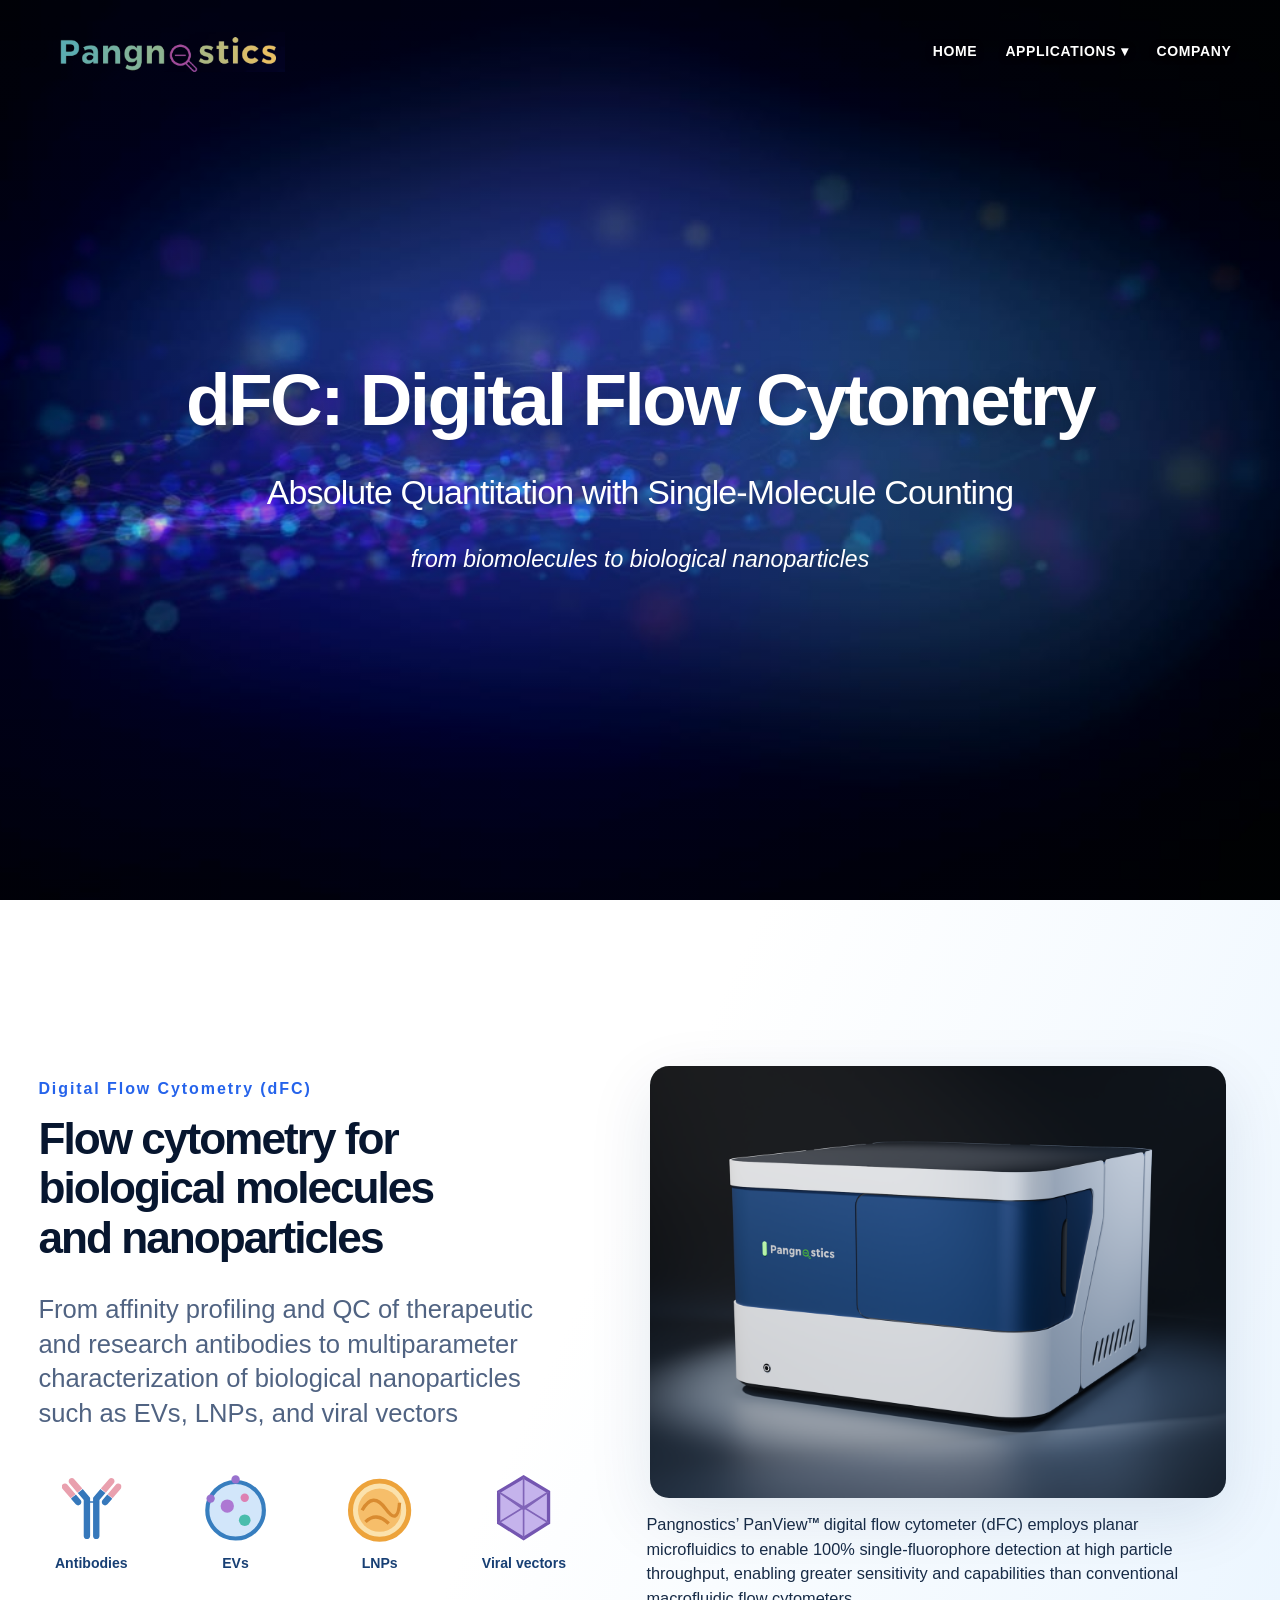
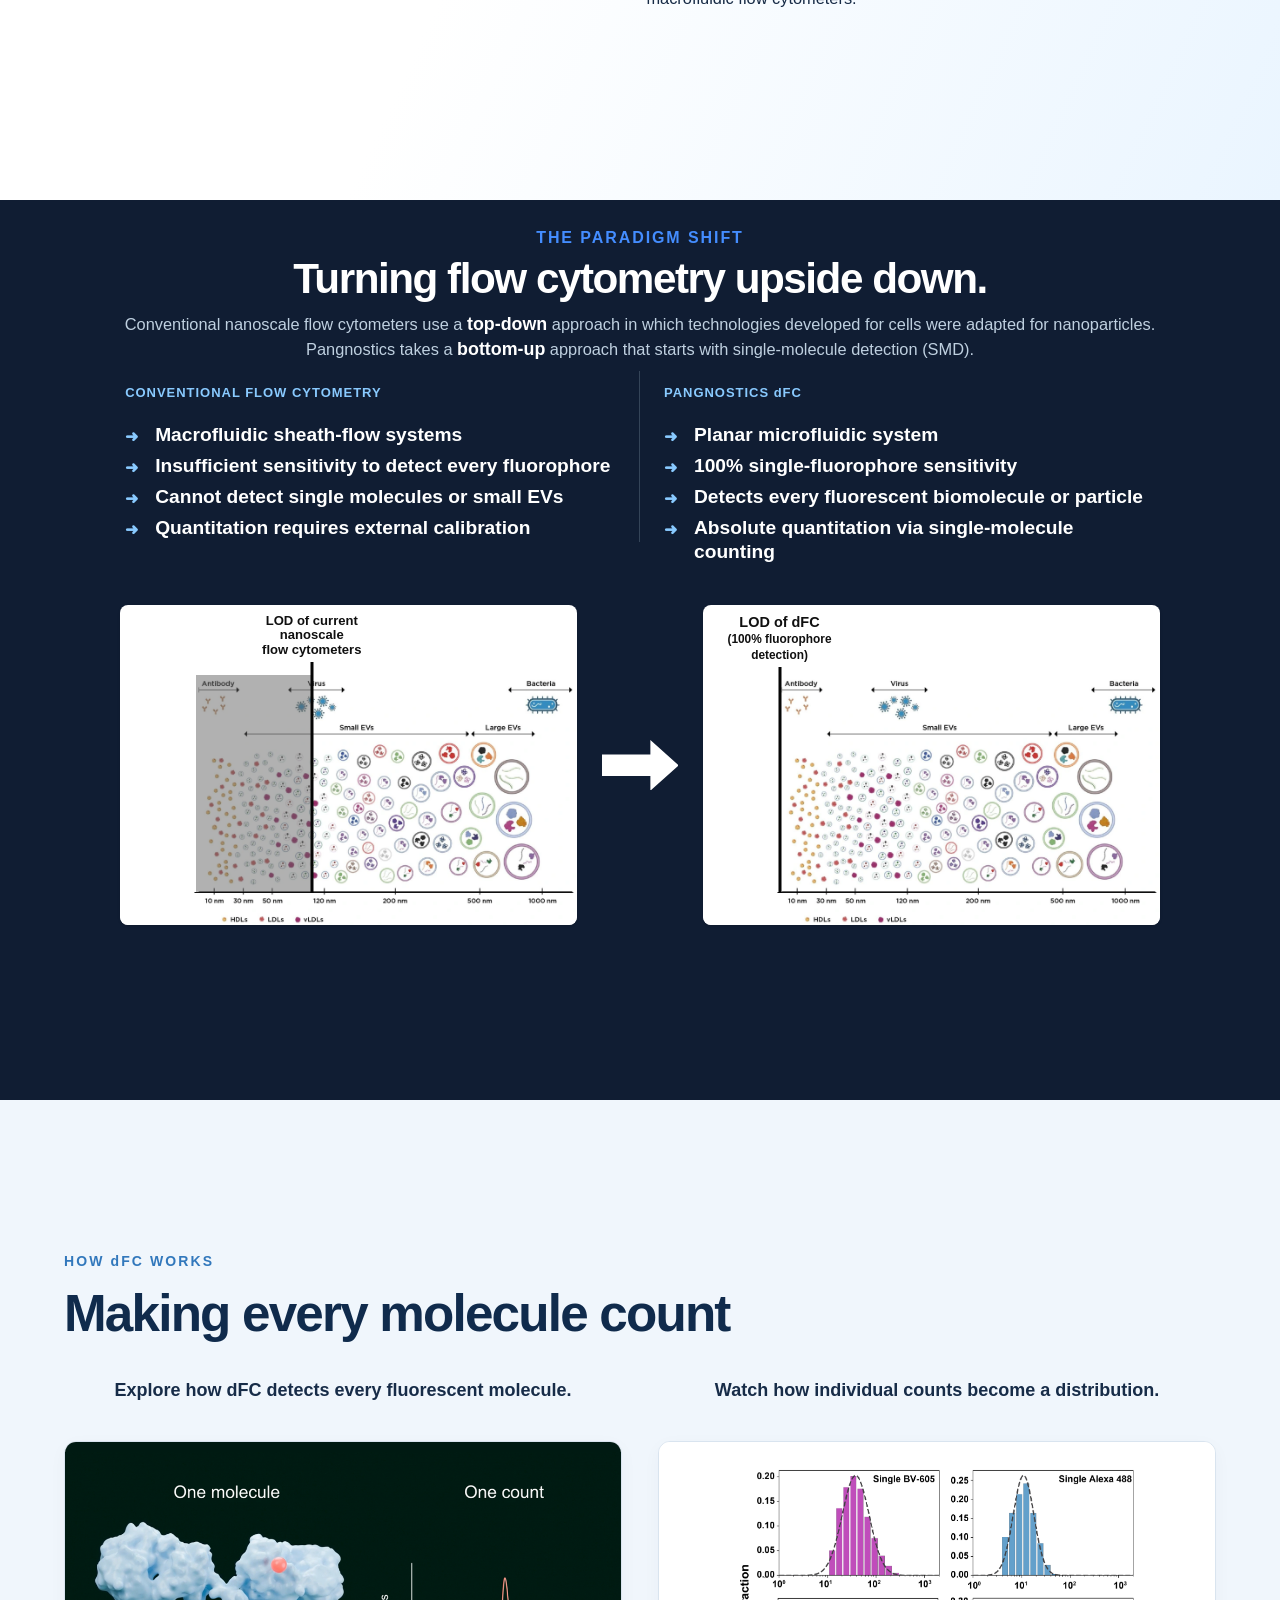
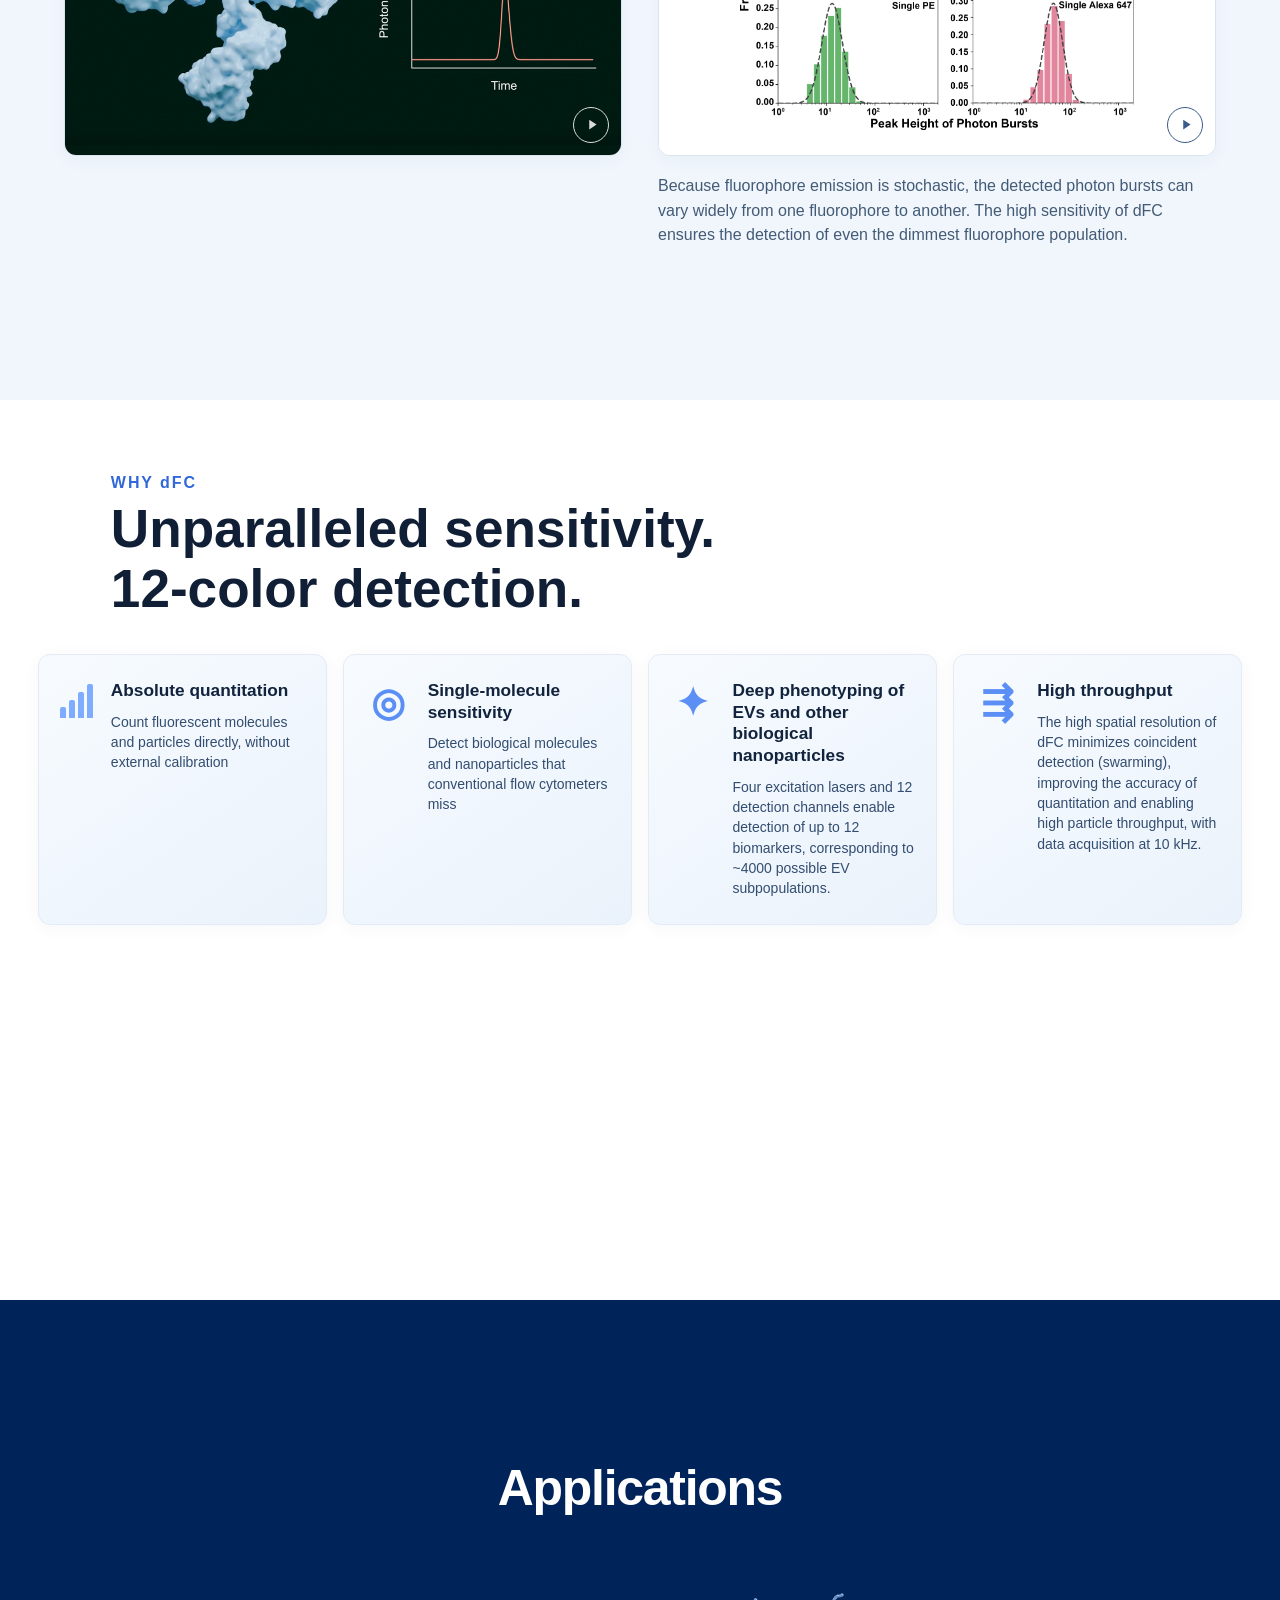
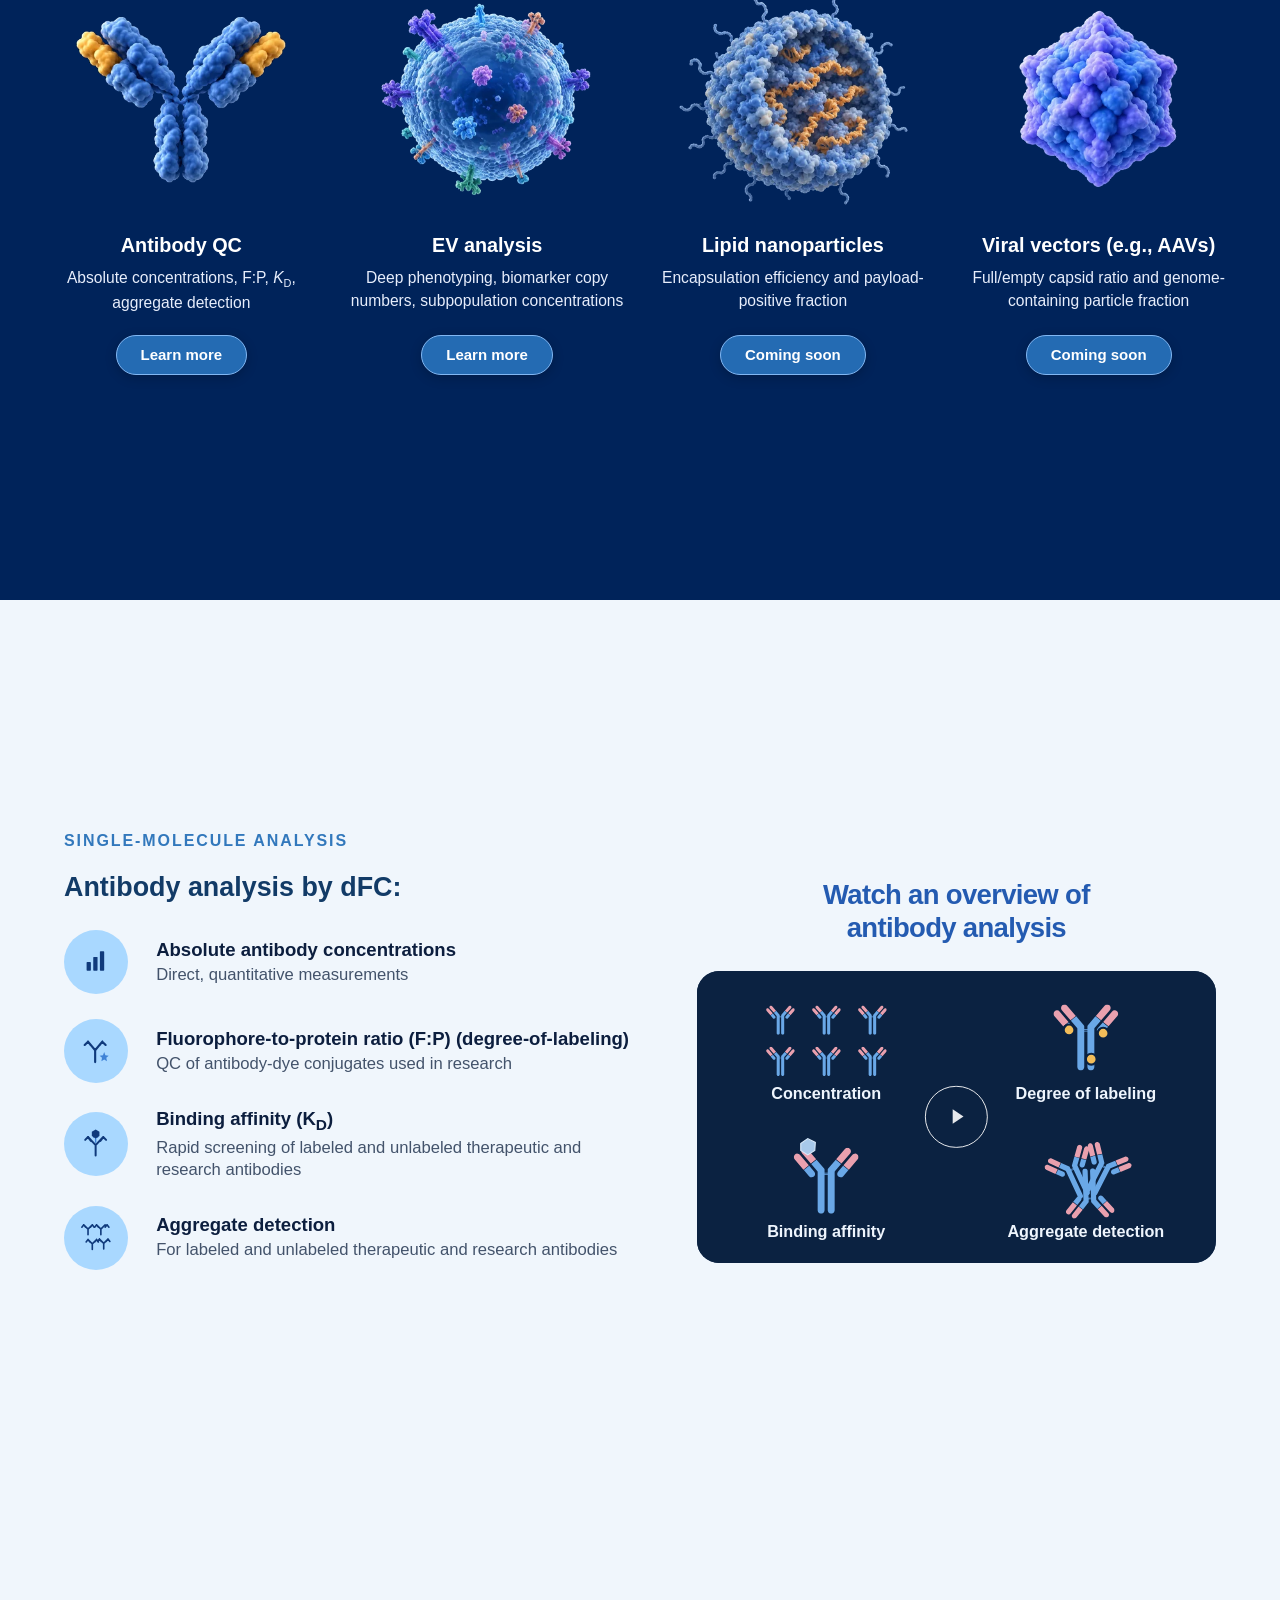
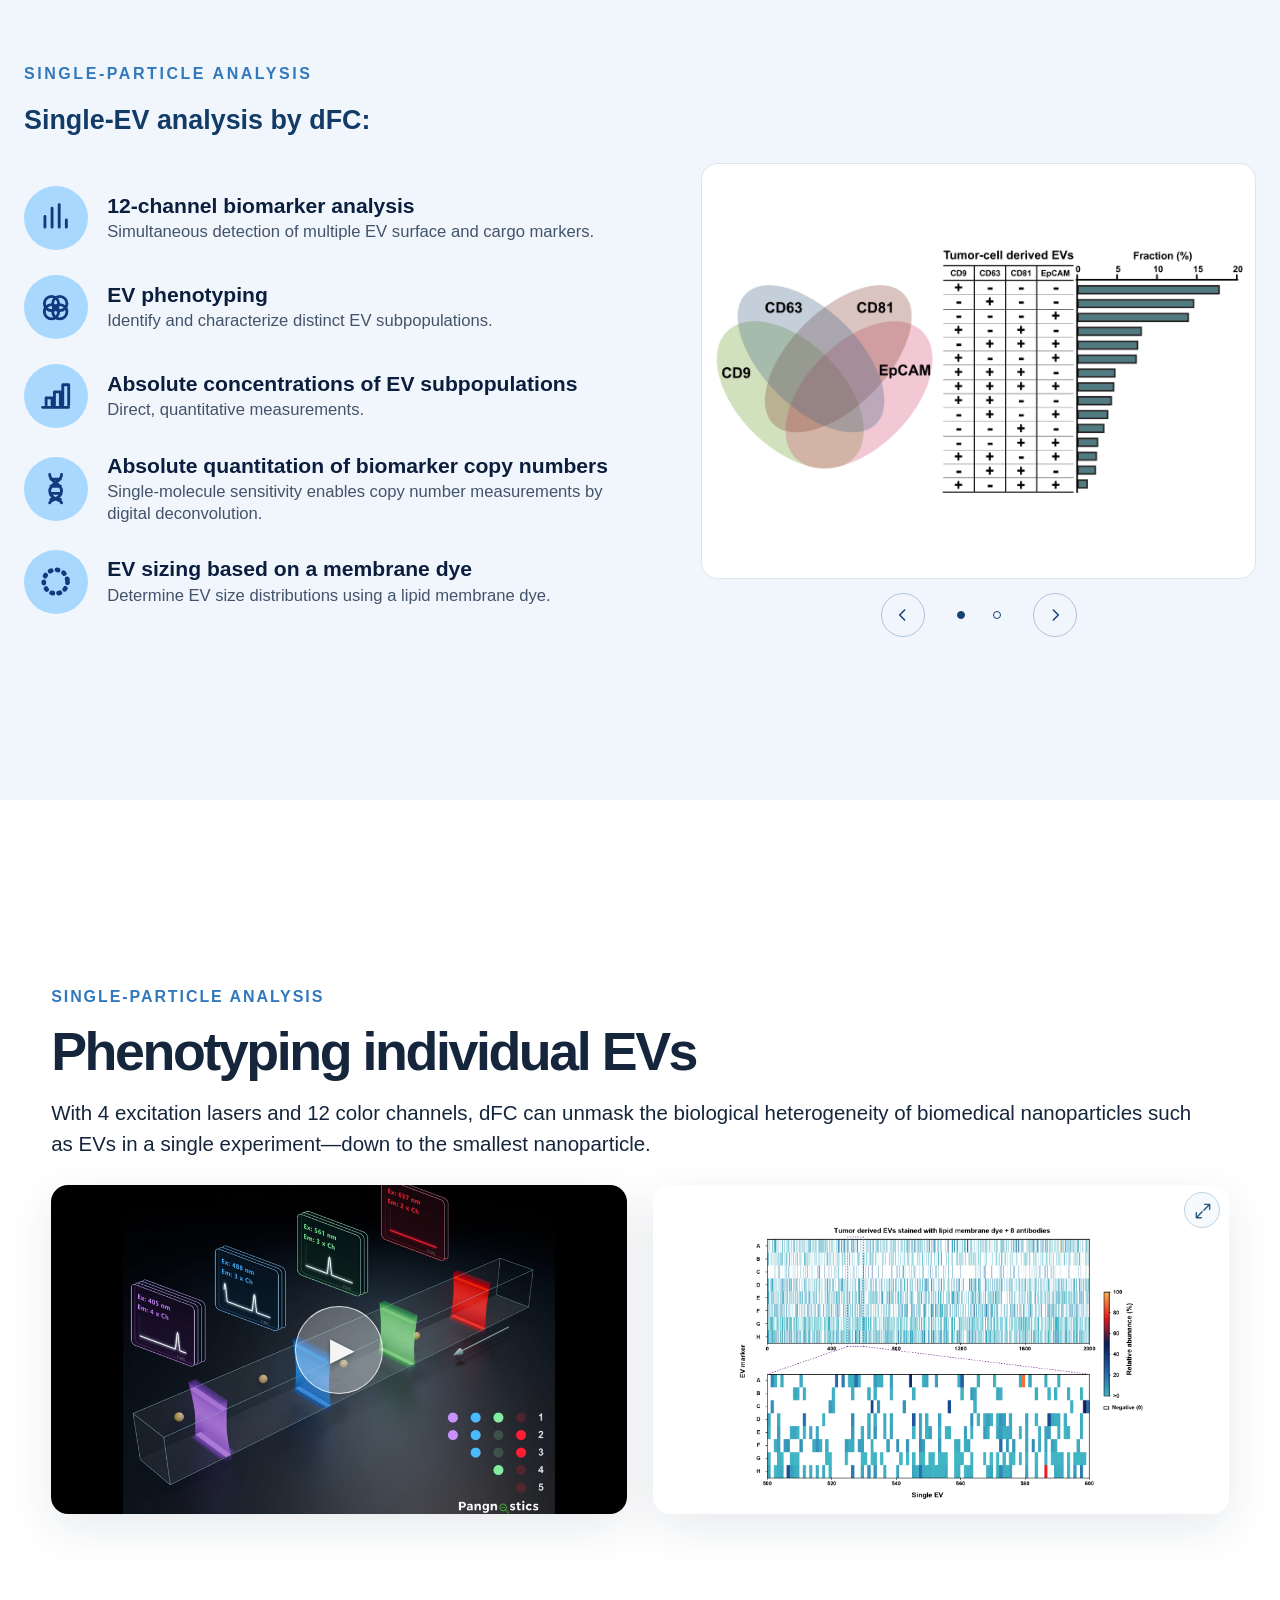
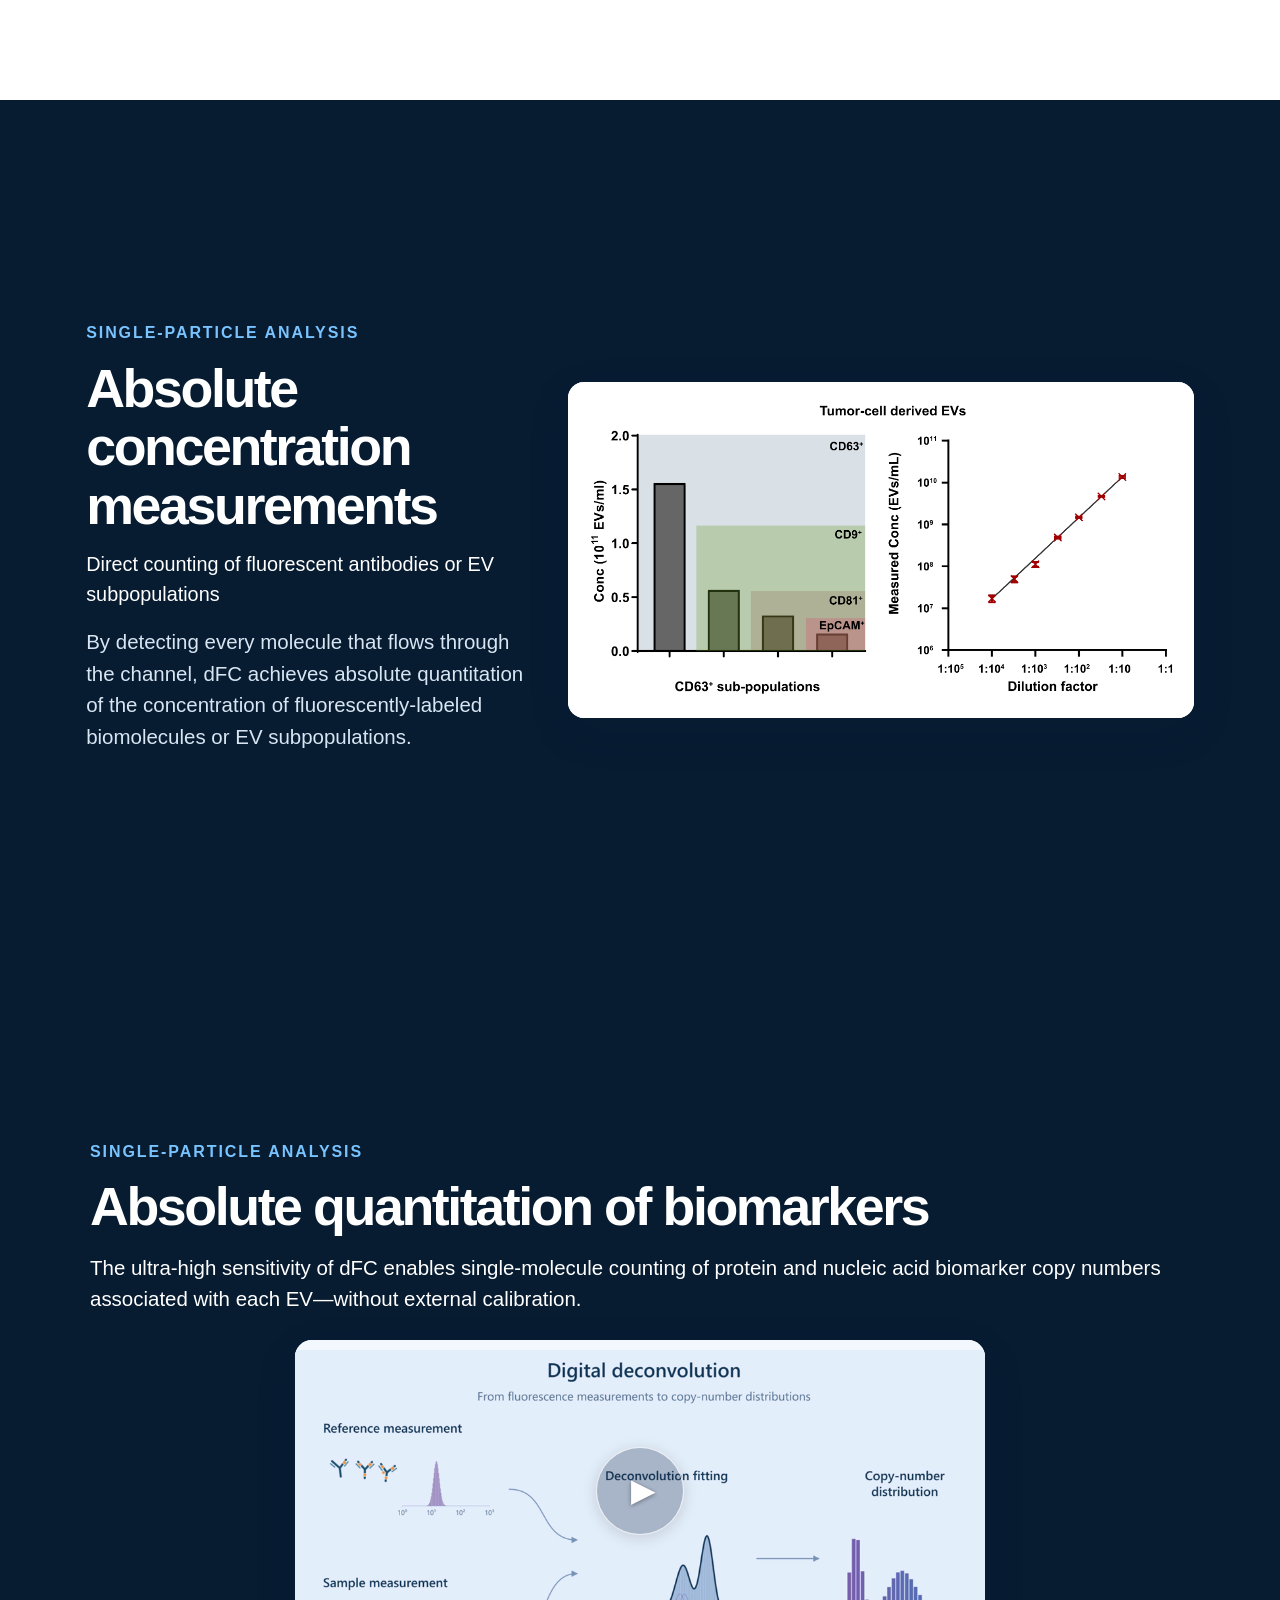
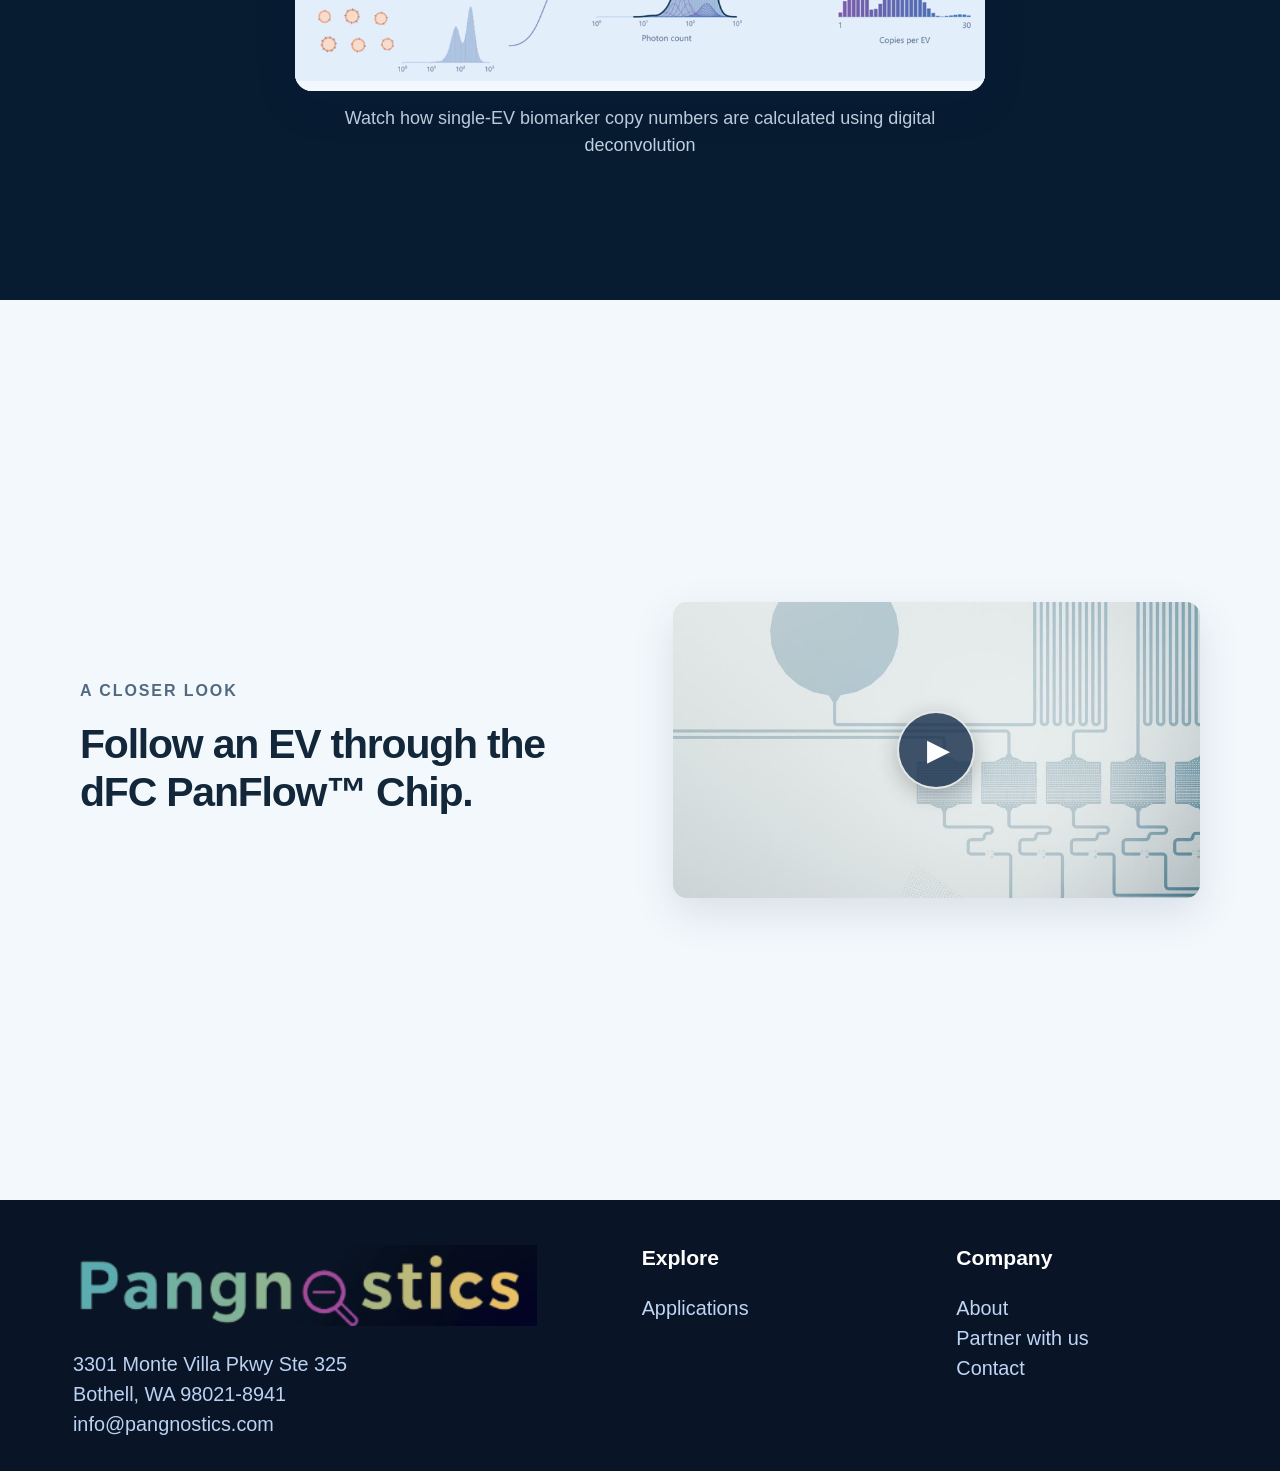
==== index.html @ 98f46ed5 "Initial Pangnostics website" ====
<!doctype html>
<html lang="en">
<head>
<meta charset="utf-8">
<meta name="viewport" content="width=device-width,initial-scale=1">
<title>Pangnostics | Digital Flow Cytometry</title>
<meta content="Pangnostics digital flow cytometry combines single-molecule fluorescence sensitivity with multiparameter analysis and quantitative characterization of extracellular vesicles." name="description"/>
<link rel="stylesheet" href="assets/css/site.css">
<link rel="stylesheet" href="assets/css/package.css">
<link rel="stylesheet" href="assets/css/home-hero.css">
<link rel="stylesheet" href="assets/css/how-dfc.css">
<link rel="stylesheet" href="assets/css/refinements.css">
<link rel="stylesheet" href="assets/css/applications.css">
<link rel="stylesheet" href="assets/css/antibody-preview.css">
<link rel="stylesheet" href="assets/css/ev-gallery.css">
<script src="assets/js/navigation.js" defer></script>
<script src="assets/js/page.js" defer></script>
<script src="assets/js/home-hero.js" defer></script>
<script src="assets/js/videos.js" defer></script>
<script src="assets/js/video-player.js" defer></script>
<script src="assets/js/ev-gallery-images.js" defer></script>
<script src="assets/js/ev-gallery.js" defer></script>
<link rel="stylesheet" href="assets/css/ev-heatmap.css">
<script src="assets/js/ev-heatmap.js" defer></script>
<link rel="stylesheet" href="assets/css/concentration-figure.css">
<link rel="stylesheet" href="assets/css/closer-look.css">
<link rel="stylesheet" href="assets/css/ev-page-consistency.css">
<link rel="stylesheet" href="assets/css/review-fixes.css">
<script src="assets/js/analytics-config.js" defer></script>
<script src="assets/js/analytics.js" defer></script>
</head>
<body data-page-file="index.html">
<a class="skip-link" href="#main-content">Skip to content</a>
<header class="top"><div class="wrap nav"><a aria-label="Pangnostics home" class="brand" aria-current="page" href="index.html"><img alt="Pangnostics" class="brand-logo" src="assets/images/pangnostics-625a7a8a.png"/></a><button aria-label="Toggle navigation" class="menu" id="menu">☰</button><nav class="navlinks" id="navlinks"><a aria-current="page" href="index.html">Home</a><div class="drop"><button class="dropbtn">Applications ▾</button><div class="dropdown"><a href="ev-analysis.html">EV Analysis</a><a href="antibody-analysis.html">Antibody Analysis</a></div></div><a href="company.html">Company</a></nav></div></header>
<main id="main-content" tabindex="-1">
<section class="page active" id="home"><section class="hero home-hero" aria-labelledby="home-hero-title">
  <img class="home-hero-poster" src="assets/images/hero-particles-poster.jpg" alt="" aria-hidden="true" fetchpriority="high">
  <video class="home-hero-video" muted loop playsinline preload="none" poster="assets/images/hero-particles-poster.jpg" data-src="assets/videos/hero-particles.mp4" aria-hidden="true" tabindex="-1" disablepictureinpicture></video>
  <div class="home-hero-shade" aria-hidden="true"></div>
  <div class="home-hero-copy">
    <h1 id="home-hero-title">dFC: Digital Flow Cytometry</h1>
    <p class="home-hero-subtitle">Absolute Quantitation with Single-Molecule Counting</p>
    <p class="home-hero-tagline">from biomolecules to biological nanoparticles</p>
  </div>
</section><section aria-labelledby="dfc-intro-title" class="dfc-intro-section">
<div class="dfc-intro-layout">
<div class="dfc-intro-copy">
<p class="dfc-intro-kicker">Digital Flow Cytometry (dFC)</p>
<h2 id="dfc-intro-title"><span>Flow cytometry for</span><span>biological molecules</span><span>and nanoparticles</span></h2>
<p class="dfc-intro-subtitle">From affinity profiling and QC of therapeutic and research antibodies to multiparameter characterization of biological nanoparticles such as EVs, LNPs, and viral vectors</p><div class="dfc-applications"><div class="dfc-application"><svg viewBox="0 0 100 115" aria-hidden="true"><image href="assets/images/antibody-icon.svg" x="14" y="26" width="72" height="74"/></svg><span>Antibodies</span></div><div class="dfc-application"><svg viewBox="0 0 100 115" aria-hidden="true"><circle cx="50" cy="65" r="34" fill="#d2e6fa" stroke="#377ebf" stroke-width="5"/><circle cx="40" cy="60" r="8" fill="#ad78d3"/><circle cx="61" cy="77" r="7" fill="#49bdac"/><circle cx="61" cy="50" r="5" fill="#dd81b3"/><circle cx="50" cy="28" r="5" fill="#9971ce"/><circle cx="20" cy="51" r="5" fill="#9971ce"/></svg><span>EVs</span></div><div class="dfc-application"><svg viewBox="0 0 100 115" aria-hidden="true"><circle cx="50" cy="65" r="35" fill="#fbe2ad" stroke="#eda33b" stroke-width="6"/><circle cx="50" cy="65" r="26" fill="#f6be6a"/><path d="M29 65q13-23 28-2t17-7M33 79q13-13 28 2" fill="none" stroke="#d98b30" stroke-width="4"/></svg><span>LNPs</span></div><div class="dfc-application"><svg viewBox="0 0 100 115" aria-hidden="true"><path d="M50 25 80 43 80 80 50 99 20 80 20 43Z" fill="#c5b3ec" stroke="#7456b1" stroke-width="4"/><path d="M50 25V99M20 43 80 80M80 43 20 80M20 43 50 64 80 43" fill="none" stroke="#8064b8" stroke-width="2"/></svg><span>Viral vectors</span></div></div>
</div>
<div class="dfc-intro-art"><img alt="Pangnostics PanView digital flow cytometer, shown in a front three-quarter studio rendering." src="assets/images/panview-brighter-render.webp" width="1600" height="1200"/><p class="dfc-intro-description dfc-intro-description-below">Pangnostics’ PanView<sup class="trademark-small">TM</sup> digital flow cytometer (dFC) employs planar microfluidics to enable 100% single-fluorophore detection at high particle throughput, enabling greater sensitivity and capabilities than conventional macrofluidic flow cytometers.</p></div>
</div>
</section><section aria-labelledby="paradigm-heading" class="paradigm-section paradigm-lod-section">
<div class="paradigm-inner">
<p class="paradigm-eyebrow">THE PARADIGM SHIFT</p>
<h2 id="paradigm-heading">Turning flow cytometry upside down.</h2>
<p class="paradigm-lead"><span class="paradigm-sentence">Conventional nanoscale flow cytometers use a <strong class="paradigm-keyterm">top-down</strong> approach in which technologies developed for cells were adapted for nanoparticles.</span><span class="paradigm-sentence">Pangnostics takes a <strong class="paradigm-keyterm">bottom-up</strong> approach that starts with single-molecule detection (SMD).</span></p>
<div class="paradigm-comparison paradigm-comparison-v38">
<div class="paradigm-column">
<p class="paradigm-label">CONVENTIONAL FLOW CYTOMETRY</p>
<ul class="paradigm-feature-list">
<li>Macrofluidic sheath-flow systems</li>
<li>Insufficient sensitivity to detect every fluorophore</li>
<li>Cannot detect single molecules or small EVs</li>
<li>Quantitation requires external calibration</li>
</ul>
</div>
<div class="paradigm-column">
<p class="paradigm-label">PANGNOSTICS dFC</p>
<ul class="paradigm-feature-list">
<li>Planar microfluidic system</li>
<li>100% single-fluorophore sensitivity</li>
<li>Detects every fluorescent biomolecule or particle</li>
<li>Absolute quantitation via single-molecule counting</li>
</ul>
</div>
</div>
<div class="pang-static-lod-comparison" aria-label="Comparison of conventional nanoscale flow cytometry and Pangnostics dFC detection limits"><div class="pang-static-lod-card pang-static-lod-before"><img src="assets/images/scientific-size-spectrum-showing-lod-of-current-nanoscale-flow-cytomet-99c4c288.webp" alt="Scientific size spectrum showing LOD of current nanoscale flow cytometers"><div class="pang-static-lod-mask" aria-hidden="true"></div><div class="pang-static-lod-line" aria-hidden="true"></div><div class="pang-static-lod-label">LOD of current nanoscale<br>flow cytometers</div></div><div class="pang-static-lod-arrow" aria-hidden="true"><svg viewBox="0 0 100 66" xmlns="http://www.w3.org/2000/svg"><path fill="currentColor" d="M0 19 H63 V0 L100 33 L63 66 V47 H0 Z"/></svg></div><div class="pang-static-lod-card pang-static-lod-after"><img src="assets/images/scientific-size-spectrum-showing-lod-of-current-nanoscale-flow-cytomet-99c4c288.webp" alt="Scientific size spectrum showing LOD of dFC (100% fluorophore detection)"><div class="pang-static-lod-mask" aria-hidden="true"></div><div class="pang-static-lod-line" aria-hidden="true"></div><div class="pang-static-lod-label">LOD of dFC<br><span>(100% fluorophore detection)</span></div></div></div>
</div>
</section><section id="how-dfc-works" class="how-dfc-section" aria-labelledby="molecule-title">
  <div class="how-inner">
    <header class="how-header">
      <p class="how-kicker">HOW dFC WORKS</p>
      <h2 id="molecule-title">Making every molecule count</h2>
    </header>
    <div class="how-grid">
      <article class="how-card">
        <h3>Explore how dFC detects every fluorescent molecule.</h3>
        <button class="how-preview" type="button" data-video="dfc-overview" aria-label="Play video: dFC overview">
          <span class="how-poster"><img src="assets/images/one-molecule-one-count-fluorescently-labeled-antibody-and-single-photo-c0a65d8a.png" alt="One molecule, one count: fluorescently labeled antibody and single photon burst" width="1050" height="552" loading="lazy"></span>
          <span class="how-play-symbol" aria-hidden="true"><svg viewBox="0 0 16 16"><path d="M4 2 13 8 4 14Z"/></svg></span>
        </button>
      </article>
      <article class="how-card">
        <h3>Watch how individual counts become a distribution.</h3>
        <button class="how-preview" type="button" data-video="single-molecule-distribution" aria-label="Play video: Single-molecule photon-burst distribution">
          <span class="how-poster"><img src="assets/images/single-dye-photon-burst-distributions.png" alt="Photon-burst distributions for BV-605, Alexa 488, PE and Alexa 647" width="2502" height="1649" loading="lazy"></span>
          <span class="how-play-symbol" aria-hidden="true"><svg viewBox="0 0 16 16"><path d="M4 2 13 8 4 14Z"/></svg></span>
        </button>
        <p class="how-explanation">Because fluorophore emission is stochastic, the detected photon bursts can vary widely from one fluorophore to another. The high sensitivity of dFC ensures the detection of even the dimmest fluorophore population.</p>
      </article>
    </div>
  </div>
</section>
<section aria-labelledby="why-dfc-title" class="why-dfc-section">
<div class="why-dfc-inner">
<p class="why-dfc-eyebrow">WHY dFC</p>
<h2 id="why-dfc-title">Unparalleled sensitivity.<br>12-color detection.</h2>
<div class="why-dfc-cards">
<article class="why-dfc-card"><span aria-hidden="true" class="why-dfc-symbol why-dfc-bars"><i></i><i></i><i></i><i></i></span><div><h3>Absolute quantitation</h3><p>Count fluorescent molecules and particles directly, without external calibration</p></div></article>
<article class="why-dfc-card"><span aria-hidden="true" class="why-dfc-symbol">◎</span><div><h3>Single-molecule sensitivity</h3><p>Detect biological molecules and nanoparticles that conventional flow cytometers miss</p></div></article>
<article class="why-dfc-card"><span aria-hidden="true" class="why-dfc-symbol">✦</span><div><h3>Deep phenotyping of EVs and other biological nanoparticles</h3><p>Four excitation lasers and 12 detection channels enable detection of up to 12 biomarkers, corresponding to ~4000 possible EV subpopulations.</p></div></article>
<article class="why-dfc-card"><span aria-hidden="true" class="why-dfc-symbol">⇶</span><div><h3>High throughput</h3><p>The high spatial resolution of dFC minimizes coincident detection (swarming), improving the accuracy of quantitation and enabling high particle throughput, with data acquisition at 10 kHz.</p></div></article>
</div>
</div>
</section>

<section class="pang-applications-showcase" aria-labelledby="pang-applications-title">
<div class="pang-applications-inner">

<h2 id="pang-applications-title">Applications</h2>
<div class="pang-applications-grid"><article class="pang-applications-card"><div class="pang-applications-image"><img src="assets/images/applications-v5-transparent/antibody-894.webp" srcset="assets/images/applications-v5-transparent/antibody-447.webp 447w, assets/images/applications-v5-transparent/antibody-894.webp 894w" sizes="(max-width: 520px) min(447px, calc(100vw - 48px)), (max-width: 900px) calc((100vw - 2 * clamp(24px, 3vw, 58px) - clamp(16px, 1.55vw, 28px)) / 2), calc((min(1680px, 100vw - 2 * clamp(24px, 3vw, 58px)) - 3 * clamp(16px, 1.55vw, 28px)) / 4)" width="894" height="754" loading="lazy" decoding="async" alt="Conceptual antibody illustration"></div><h3>Antibody QC</h3><p>Absolute concentrations, F:P, <i>K</i><sub>D</sub>, aggregate detection</p><a class="pang-applications-learn" href="antibody-analysis.html">Learn more</a></article><article class="pang-applications-card"><div class="pang-applications-image"><img src="assets/images/applications-v5-transparent/extracellular-vesicle-894.webp" srcset="assets/images/applications-v5-transparent/extracellular-vesicle-447.webp 447w, assets/images/applications-v5-transparent/extracellular-vesicle-894.webp 894w" sizes="(max-width: 520px) min(447px, calc(100vw - 48px)), (max-width: 900px) calc((100vw - 2 * clamp(24px, 3vw, 58px) - clamp(16px, 1.55vw, 28px)) / 2), calc((min(1680px, 100vw - 2 * clamp(24px, 3vw, 58px)) - 3 * clamp(16px, 1.55vw, 28px)) / 4)" width="894" height="754" loading="lazy" decoding="async" alt="Conceptual translucent extracellular vesicle illustration"></div><h3>EV analysis</h3><p>Deep phenotyping, biomarker copy numbers, subpopulation concentrations</p><a class="pang-applications-learn" href="ev-analysis.html">Learn more</a></article><article class="pang-applications-card"><div class="pang-applications-image"><img src="assets/images/applications-v5-transparent/lipid-nanoparticle-894.webp" srcset="assets/images/applications-v5-transparent/lipid-nanoparticle-447.webp 447w, assets/images/applications-v5-transparent/lipid-nanoparticle-894.webp 894w" sizes="(max-width: 520px) min(447px, calc(100vw - 48px)), (max-width: 900px) calc((100vw - 2 * clamp(24px, 3vw, 58px) - clamp(16px, 1.55vw, 28px)) / 2), calc((min(1680px, 100vw - 2 * clamp(24px, 3vw, 58px)) - 3 * clamp(16px, 1.55vw, 28px)) / 4)" width="894" height="754" loading="lazy" decoding="async" alt="Conceptual lipid nanoparticle cutaway illustration"></div><h3>Lipid nanoparticles</h3><p>Encapsulation efficiency and payload-positive fraction</p><span class="pang-applications-learn pang-applications-coming" aria-disabled="true">Coming soon</span></article><article class="pang-applications-card"><div class="pang-applications-image"><img src="assets/images/applications-v5-transparent/viral-vector-894.webp" srcset="assets/images/applications-v5-transparent/viral-vector-447.webp 447w, assets/images/applications-v5-transparent/viral-vector-894.webp 894w" sizes="(max-width: 520px) min(447px, calc(100vw - 48px)), (max-width: 900px) calc((100vw - 2 * clamp(24px, 3vw, 58px) - clamp(16px, 1.55vw, 28px)) / 2), calc((min(1680px, 100vw - 2 * clamp(24px, 3vw, 58px)) - 3 * clamp(16px, 1.55vw, 28px)) / 4)" width="894" height="754" loading="lazy" decoding="async" alt="Conceptual viral vector illustration"></div><h3>Viral vectors (e.g., AAVs)</h3><p>Full/empty capsid ratio and genome-containing particle fraction</p><span class="pang-applications-learn pang-applications-coming" aria-disabled="true">Coming soon</span></article></div>
</div>
</section>
<section class="antibody-qc-section" aria-labelledby="antibody-qc-heading"><div class="antibody-qc-inner"><p class="antibody-qc-kicker">SINGLE-MOLECULE ANALYSIS</p><div class="antibody-qc-grid"><div class="antibody-qc-list"><h2 id="antibody-qc-heading">Antibody analysis by dFC:</h2><div class="antibody-capabilities"><div class="antibody-capability"><div class="antibody-cap-icon" aria-hidden="true"><svg viewBox="0 0 70 70" fill="none" xmlns="http://www.w3.org/2000/svg"><rect x="16" y="36" width="9" height="18" rx="1.5" fill="currentColor"/><rect x="30" y="25" width="9" height="29" rx="1.5" fill="currentColor"/><rect x="44" y="13" width="9" height="41" rx="1.5" fill="currentColor"/></svg></div><div class="antibody-cap-text"><h3>Absolute antibody concentrations</h3><p>Direct, quantitative measurements</p></div></div>
<div class="antibody-capability"><div class="antibody-cap-icon" aria-hidden="true"><svg viewBox="0 0 70 70" fill="none" xmlns="http://www.w3.org/2000/svg"><path d="M34 57V32L19 14M34 32L49 14M19 14l-7 7m7-7 6 8m24-8 7 7m-7-7-6 8" stroke="currentColor" stroke-width="4.5" fill="none" stroke-linecap="round" stroke-linejoin="round"/><path d="m53 36 2.5 6.5 7 1-5 4.5 1.3 7-5.8-3.5-5.9 3.5 1.3-7-5-4.5 7-1z" fill="#3f82d6"/></svg></div><div class="antibody-cap-text"><h3>Fluorophore-to-protein ratio (F:P) (degree-of-labeling)</h3><p>QC of antibody-dye conjugates used in research</p></div></div>
<div class="antibody-capability"><div class="antibody-cap-icon" aria-hidden="true"><svg viewBox="0 0 70 70" fill="none" xmlns="http://www.w3.org/2000/svg"><path d="M35 58V36L19 19M35 36l16-17M19 19l-6 6m6-6 6 8m26-8 6 6m-6-6-6 8" stroke="currentColor" stroke-width="4.2" fill="none" stroke-linecap="round" stroke-linejoin="round"/><path d="M35 31V15m-5 5 5-5 5 5" stroke="#3f82d6" stroke-width="3" fill="none"/><path d="m35 3 8 5v9l-8 5-8-5V8z" fill="currentColor"/></svg></div><div class="antibody-cap-text"><h3>Binding affinity (K<sub>D</sub>)</h3><p>Rapid screening of labeled and unlabeled therapeutic and research antibodies</p></div></div>
<div class="antibody-capability"><div class="antibody-cap-icon" aria-hidden="true"><svg viewBox="0 0 70 70" fill="none" xmlns="http://www.w3.org/2000/svg"><g stroke="currentColor" stroke-width="3.4" stroke-linecap="round" stroke-linejoin="round" fill="none"><path d="M19 29V17L10 8M19 17l9-9M10 8l-4 5m4-5 4 5m14-5 4 5m-4-5-4 5"/><path d="M46 29V17L37 8M46 17l9-9M37 8l-4 5m4-5 4 5m18-5 4 5m-4-5-4 5"/><path d="M28 60V48L19 39M28 48l9-9M19 39l-4 5m4-5 4 5m14-5 4 5m-4-5-4 5"/><path d="M52 59V47l-9-9M52 47l9-9M43 38l-4 5m4-5 4 5m14-5 4 5m-4-5-4 5"/></g></svg></div><div class="antibody-cap-text"><h3>Aggregate detection</h3><p>For labeled and unlabeled therapeutic and research antibodies</p></div></div></div></div><div class="antibody-qc-media"><h2 class="ev-overview-video-heading">Watch an overview of<br>antibody analysis</h2><button class="antibody-video-poster antibody-preview" type="button" data-video="antibody-qc" aria-label="Play video: Antibody analysis overview"><img src="assets/images/antibody-capabilities-thumbnail.svg" alt="Four schematic antibody capabilities: concentration, degree of labeling, binding affinity and aggregate detection" width="960" height="540"><span class="antibody-center-play" aria-hidden="true"><svg viewBox="0 0 16 16"><path d="M4 2 13 8 4 14Z"/></svg></span></button></div></div></div></section>


  <section class="ev-overview-section antibody-video-overview" aria-label="dFC high-plex EV analysis overview">
    <div class="ev-overview-inner">
      <p class="ev-capability-kicker">SINGLE-PARTICLE ANALYSIS</p>
      <div class="ev-overview-layout">
        <div class="ev-overview-capabilities">
          <h3 class="ev-overview-capabilities-title">Single-EV analysis by dFC:</h3>
          <ul>
            <li><span class="ev-cap-icon" aria-hidden="true"><svg viewBox="0 0 28 28" fill="none" stroke="currentColor" stroke-width="2.4" stroke-linejoin="round" stroke-linecap="round"><path d="M5 22V13 M11 22V6 M17 22V3 M23 22V16" /></svg></span><span class="ev-cap-copy"><strong>12-channel biomarker analysis</strong><span>Simultaneous detection of multiple EV surface and cargo markers.</span></span></li>
            <li><span class="ev-cap-icon" aria-hidden="true"><svg viewBox="0 0 28 28" fill="none" stroke="currentColor" stroke-width="2.4" stroke-linejoin="round" stroke-linecap="round"><circle cx="10.5" cy="10.5" r="6"/><circle cx="17.5" cy="10.5" r="6"/><circle cx="10.5" cy="17.5" r="6"/><circle cx="17.5" cy="17.5" r="6"/></svg></span><span class="ev-cap-copy"><strong>EV phenotyping</strong><span>Identify and characterize distinct EV subpopulations.</span></span></li>
            <li><span class="ev-cap-icon" aria-hidden="true"><svg viewBox="0 0 28 28" fill="none" stroke="currentColor" stroke-width="2.4" stroke-linejoin="round" stroke-linecap="round"><path d="M3 23H25 M6 21V15H11V21 M13 21V10H18V21 M20 21V4H25V21"/></svg></span><span class="ev-cap-copy"><strong>Absolute concentrations of EV subpopulations</strong><span>Direct, quantitative measurements.</span></span></li>
            <li><span class="ev-cap-icon" aria-hidden="true"><svg viewBox="0 0 28 28" fill="none" stroke="currentColor" stroke-width="2.4" stroke-linejoin="round" stroke-linecap="round"><path d="M9 2C9 9 19 9 19 16S9 23 9 26 M19 2C19 9 9 9 9 16S19 23 19 26 M10 6H18 M10 12H18 M10 18H18 M10 23H18"/></svg></span><span class="ev-cap-copy"><strong>Absolute quantitation of biomarker copy numbers</strong><span>Single-molecule sensitivity enables copy number measurements by digital deconvolution.</span></span></li>
            <li><span class="ev-cap-icon" aria-hidden="true"><svg viewBox="0 0 28 28" fill="none" stroke="currentColor" stroke-width="2.4" stroke-linejoin="round" stroke-linecap="round"><circle cx="14" cy="14" r="10" stroke-dasharray="1 5" stroke-width="4" stroke-linecap="round"/></svg></span><span class="ev-cap-copy"><strong>EV sizing based on a membrane dye</strong><span>Determine EV size distributions using a lipid membrane dye.</span></span></li>
          </ul>
        </div>
              <div class="ev-overview-media">
  <!-- Manual two-image gallery; only raster exports are served. -->
  <div class="ev-gallery" data-ev-gallery role="region" aria-roledescription="carousel" aria-label="EV analysis images" hidden>
    <div class="ev-gallery-stage"></div>
    <div class="ev-gallery-controls" aria-label="Image controls">
      <button class="ev-gallery-arrow" type="button" data-ev-prev aria-label="Previous image"><svg viewBox="0 0 24 24" aria-hidden="true"><path d="m14 6-6 6 6 6"/></svg></button>
      <div class="ev-gallery-positions" aria-label="Choose image"></div>
      <button class="ev-gallery-arrow" type="button" data-ev-next aria-label="Next image"><svg viewBox="0 0 24 24" aria-hidden="true"><path d="m10 6 6 6-6 6"/></svg></button>
    </div>
    <p class="ev-gallery-status" aria-live="polite" aria-atomic="true"></p>
  </div>
</div>
</div>
</div>
</section>
<section aria-labelledby="ev-section-title" class="molecule-section ev-section">
<div class="molecule-content">
<p class="dfc-intro-kicker">SINGLE-PARTICLE ANALYSIS</p>
<h2 id="ev-section-title">Phenotyping individual EVs</h2>
<p class="molecule-explainer">With 4 excitation lasers and 12 color channels, dFC can unmask the biological heterogeneity of biomedical nanoparticles such as EVs in a single experiment—down to the smallest nanoparticle.</p>
<div class="molecule-visuals">
<figure class="molecule-video-figure"><div class="molecule-visual molecule-video" id="ev-video4-card">
<button aria-label="Play video: Multiparameter EV phenotyping" class="molecule-video-trigger" tabindex="-1" aria-disabled="true" type="button" data-video="ev-phenotyping">
<img alt="Four excitation lasers and multicolor fluorescence detection channels for individual EV analysis" src="assets/images/four-excitation-lasers-and-multicolor-fluorescence-detection-channels-6faaa29b.png"/>
<span aria-hidden="true" class="molecule-play-icon">▶</span><span class="molecule-center-label">EV phenotyping</span>
</button>
<img class="static-video-poster" src="assets/images/four-excitation-lasers-and-multicolor-fluorescence-detection-channels-6faaa29b.png" alt="Video preview"/>
</div></figure>
<figure class="molecule-visual ev-phenotype-figure ev-heatmap-figure">
  <img alt="Eight-marker single-EV heatmap with an expanded view of EVs 500–600" src="assets/images/8-marker-heatmap-2@4x.png" width="2378" height="1610" loading="lazy"/>
  <button class="ev-heatmap-enlarge" type="button" aria-label="Enlarge eight-marker EV heatmap" aria-haspopup="dialog" aria-controls="ev-heatmap-dialog" title="Enlarge heatmap">
    <svg viewBox="0 0 24 24" fill="none" stroke="currentColor" stroke-width="1.7" stroke-linecap="round" stroke-linejoin="round" aria-hidden="true"><path d="M14 4h6v6M20 4l-7 7M10 20H4v-6M4 20l7-7"/></svg>
  </button>
</figure>
</div>
</div>
</section>
<section aria-label="Absolute concentration" class="molecule-section ev-concentration-section">
<div class="molecule-content"><div class="concentration-copy">
<p class="dfc-intro-kicker">SINGLE-PARTICLE ANALYSIS</p>
<h2>Absolute concentration measurements</h2><p class="molecule-explainer concentration-subheading">Direct counting of fluorescent antibodies or EV subpopulations</p>
<p class="molecule-explainer">By detecting every molecule that flows through the channel, dFC achieves absolute quantitation of the concentration of fluorescently-labeled biomolecules or EV subpopulations.</p>
</div><figure class="ev-wide-figure concentration-png-figure"><picture><img alt="Tumor-cell-derived EV subpopulation concentrations and measured EV concentration across dilution factors" src="assets/images/ev-concentration.png" width="2400" height="1287" loading="lazy"/></picture></figure>
</div>
</section>
<section aria-labelledby="deconvolution-title" class="molecule-section ev-deconvolution-section">
<div class="molecule-content">
<p class="dfc-intro-kicker">SINGLE-PARTICLE ANALYSIS</p>
<h2 id="deconvolution-title">Absolute quantitation of biomarkers</h2>
<p class="molecule-explainer">The ultra-high sensitivity of dFC enables single-molecule counting of protein and nucleic acid biomarker copy numbers associated with each EV—without external calibration.</p>
<div class="biomarker-video-grid">

<figure class="biomarker-video-figure">
<div class="molecule-visual molecule-video biomarker-player" id="ev-video5-card">
<button aria-label="Play video 5: Digital deconvolution" class="molecule-video-trigger" tabindex="-1" aria-disabled="true" type="button" data-video="deconvolution">
<img alt="Digital deconvolution: fluorescence measurements, fitting, and biomarker copy-number distributions" src="assets/images/digital-deconvolution-fluorescence-measurements-fitting-and-biomarker-8fc20e93.png"/>
<span aria-hidden="true" class="molecule-play-icon">▶</span>

</button>
<img class="static-video-poster" src="assets/images/digital-deconvolution-fluorescence-measurements-fitting-and-biomarker-8fc20e93.png" alt="Video preview"/>
</div>
<figcaption>Watch how single-EV biomarker copy numbers are calculated using digital deconvolution</figcaption>
</figure>
</div>
</div>
</section>
<div class="section pale closer-look-section"><div class="wrap feature"><div class="feature-copy"><p class="kicker">A CLOSER LOOK</p><h2>Follow an EV through the dFC PanFlow™ Chip.</h2></div><div class="feature-media closer-look-video" id="closer-look-video"><img class="static-video-poster" src="assets/images/video-preview-a5684bd1.jpg" alt="Video preview"/><button type="button" class="closer-look-play" tabindex="-1" aria-disabled="true" aria-label="Play EV journey video" data-video="ev-journey"><span aria-hidden="true">▶</span></button></div></div></div></section>
</main>
<footer class="pang-footer"><div class="pang-footer-grid">
 <div class="pang-footer-identity"><a href="index.html" aria-label="Pangnostics home"><img class="pang-footer-logo" src="assets/images/pangnostics-625a7a8a.png" alt="Pangnostics logo"></a><div class="pang-footer-address"><div>3301 Monte Villa Pkwy Ste 325</div><div>Bothell, WA 98021-8941</div><a class="pang-footer-email" href="mailto:info@pangnostics.com">info@pangnostics.com</a></div></div>
 <div class="pang-footer-links"><h3>Explore</h3><div class="pang-footer-applications"><button type="button" class="pang-footer-app-trigger" aria-haspopup="true" aria-expanded="false">Applications</button><nav class="pang-footer-app-popup" aria-label="Footer applications"><a href="ev-analysis.html">EV Analysis</a><a href="antibody-analysis.html">Antibody Analysis</a></nav></div></div>
 <div class="pang-footer-links"><h3>Company</h3><a href="company.html">About</a><a href="mailto:info@pangnostics.com?subject=Partner%20with%20Pangnostics">Partner with us</a><a href="mailto:info@pangnostics.com">Contact</a></div>
 </div></footer>
<dialog id="ev-heatmap-dialog" class="heatmap-dialog" aria-labelledby="ev-heatmap-dialog-title">
  <div class="heatmap-dialog-bar">
    <p class="heatmap-dialog-title" id="ev-heatmap-dialog-title">Eight-marker EV heatmap</p>
    <div class="heatmap-dialog-tools">
      <button class="heatmap-dialog-zoom" type="button" aria-label="Zoom in on heatmap" title="Zoom in on heatmap" aria-pressed="false"><svg viewBox="0 0 24 24" fill="none" stroke="currentColor" stroke-width="1.7" stroke-linecap="round" aria-hidden="true"><circle cx="10" cy="10" r="6.5"/><path d="m15 15 6 6M7 10h6"/><path class="heatmap-zoom-plus" d="M10 7v6"/></svg></button>
      <button class="heatmap-dialog-close" type="button" aria-label="Close enlarged heatmap" title="Close" autofocus><svg viewBox="0 0 24 24" fill="none" stroke="currentColor" stroke-width="1.7" stroke-linecap="round" aria-hidden="true"><path d="m6 6 12 12M18 6 6 18"/></svg></button>
    </div>
  </div>
  <div class="heatmap-dialog-viewport" tabindex="0" aria-label="Enlarged heatmap; scroll to pan when zoomed">
    <img class="heatmap-dialog-image" src="assets/images/8-marker-heatmap-2@4x.png" alt="Eight-marker single-EV heatmap with an expanded view of EVs 500–600" width="2378" height="1610" loading="lazy"/>
  </div>
</dialog>
</body>
</html>
---- assets/css/site.css ----
/* Source style block 1; original cascade order. */
:root{--navy:#081e35;--navy2:#0e3357;--blue:#096bd8;--cyan:#3cc5eb;--ink:#13273b;--muted:#607386;--pale:#f3f8fc;--line:#dce8f1;--white:#fff}*{box-sizing:border-box}html{scroll-behavior:smooth}body{margin:0;font-family:Inter,Arial,Helvetica,sans-serif;color:var(--ink);line-height:1.55;background:white}button,a{font:inherit}a{text-decoration:none;color:inherit}button{cursor:pointer}.wrap{max-width:1180px;margin:0 auto;padding:0 30px}.top{position:sticky;top:0;z-index:100;background:#fffffff5;backdrop-filter:blur(15px);border-bottom:1px solid #e5edf4}.nav{height:78px;display:flex;align-items:center;justify-content:space-between;gap:20px}.brand{font-size:27px;letter-spacing:-1px;font-weight:850;color:var(--navy);white-space:nowrap}.brand span{color:var(--blue)}.navlinks{display:flex;gap:29px;align-items:center;font-size:14px;font-weight:700}.navlinks>a,.dropbtn{color:#28445d;background:none;border:0;padding:24px 0}.navlinks>a:hover,.dropbtn:hover,.navlinks .active{color:var(--blue)}.drop{position:relative}.dropdown{display:none;position:absolute;top:64px;left:-15px;background:white;min-width:210px;padding:10px;box-shadow:0 15px 40px #102b4930;border:1px solid var(--line);border-radius:10px}.drop:hover .dropdown,.drop:focus-within .dropdown{display:block}.dropdown a{display:block;padding:10px 12px;border-radius:6px}.dropdown a:hover{background:var(--pale);color:var(--blue)}.menu{display:none;background:transparent;border:0;font-size:25px}.page{display:none}.page.active{display:block}.hero{background:linear-gradient(112deg,#fff 0%,#f5faff 54%,#e8f5ff 100%);overflow:hidden}.hero-grid{min-height:650px;display:grid;grid-template-columns:1fr 1fr;gap:48px;align-items:center;padding-top:60px;padding-bottom:75px}.eyebrow{font-size:12px;font-weight:850;letter-spacing:2.3px;text-transform:uppercase;color:var(--blue);margin:0 0 17px}.hero h1{font-size:clamp(44px,5.4vw,70px);line-height:1.05;letter-spacing:-2.9px;margin:0 0 24px;font-weight:850}.hero h1 em{font-style:normal;color:var(--blue)}.lead{font-size:21px;line-height:1.55;color:#38526a;max-width:650px}.support{color:var(--muted);font-size:16px}.actions{display:flex;flex-wrap:wrap;gap:12px;margin-top:30px}.btn{display:inline-block;padding:13px 21px;border:1px solid var(--blue);color:var(--blue);border-radius:8px;font-weight:750;background:white}.btn.primary{background:var(--blue);color:white}.btn:hover{filter:brightness(.93)}.hero-media{position:relative}.hero-media video,.hero-media img{width:100%;display:block;border-radius:16px;box-shadow:0 25px 60px #193e622e;background:var(--navy)}.media-label{position:absolute;bottom:-17px;right:-12px;background:white;box-shadow:0 12px 30px #173a5b23;padding:15px 20px;border-radius:10px;font-weight:800;font-size:13px;color:var(--navy)}.section{padding:88px 0}.section.pale{background:var(--pale)}.section.dark{background:var(--navy);color:white}.center{text-align:center}.section-title{font-size:clamp(32px,3.8vw,48px);letter-spacing:-1.5px;line-height:1.16;margin:0 0 18px}.intro{font-size:18px;color:var(--muted);max-width:800px;margin:0 auto 35px}.dark .intro{color:#b8cbdc}.cards{display:grid;grid-template-columns:repeat(3,1fr);gap:22px;margin-top:36px}.card{background:white;border:1px solid var(--line);border-radius:13px;padding:29px;box-shadow:0 8px 30px #1b4d6e09}.card .num{color:var(--blue);font-size:12px;font-weight:850;letter-spacing:1.5px}.card h3{font-size:21px;line-height:1.3;margin:14px 0 10px}.card p{color:var(--muted);margin:0}.feature{display:grid;grid-template-columns:1fr 1fr;gap:65px;align-items:center;margin:68px 0}.feature.reverse .feature-copy{order:2}.feature.reverse .feature-media{order:1}.feature h2{font-size:clamp(29px,3.2vw,43px);line-height:1.18;letter-spacing:-1.2px;margin:0 0 20px}.feature p{color:#526a80;font-size:17px}.feature-media img,.feature-media video{display:block;width:100%;border-radius:14px;box-shadow:0 15px 42px #1c3b5a20;background:#fff}.feature-media .scientific{padding:18px;border:1px solid var(--line);background:#fff}.video-grid{display:grid;grid-template-columns:1fr 1fr;gap:14px}.video-grid video{width:100%;border-radius:10px;background:#071b31}.vid-caption{font-size:12px;color:var(--muted);margin:10px 0 0}.kicker{font-size:12px;letter-spacing:1.6px;font-weight:850;color:var(--blue);text-transform:uppercase}.subhero{background:linear-gradient(115deg,var(--navy),#164d7c);padding:85px 0;color:white}.subhero h1{font-size:clamp(38px,5vw,62px);line-height:1.1;letter-spacing:-2px;margin:10px 0 16px}.subhero p{max-width:820px;color:#d0e0ef;font-size:20px;margin:0}.statrow{display:grid;grid-template-columns:repeat(3,1fr);gap:20px;margin-top:35px}.stat{border-left:3px solid var(--cyan);padding:5px 0 5px 18px}.stat strong{display:block;font-size:24px}.stat span{font-size:13px;color:#b9d3e5}.application{display:grid;grid-template-columns:1fr 1fr;gap:24px}.appcard{padding:36px;border:1px solid var(--line);border-radius:15px;background:white}.appcard h3{font-size:26px;margin:8px 0 14px}.appcard p{color:var(--muted)}.bullets{padding-left:20px;color:#51687d}.bullets li{margin:9px 0}.banner{background:linear-gradient(110deg,#0d3760,#096bd8);color:white;padding:55px 0}.banner .wrap{display:flex;align-items:center;justify-content:space-between;gap:25px}.banner h2{margin:0;font-size:32px}.banner p{color:#cde3f9}.banner .btn{border-color:white;color:var(--blue)}footer{background:#06172a;color:#b4c8d9;padding:38px 0;font-size:13px}footer .wrap{display:flex;justify-content:space-between;align-items:center;gap:20px}footer a{color:white}.notice{background:#fff8e8;border-left:3px solid #e5ad32;padding:13px 17px;font-size:13px;color:#6a542c;margin-top:20px}.line{height:1px;background:var(--line);margin:55px 0}.small{font-size:13px;color:var(--muted)}@media(max-width:850px){.menu{display:block}.navlinks{display:none;position:absolute;top:77px;left:0;right:0;background:white;flex-direction:column;align-items:stretch;padding:15px 30px;gap:0;box-shadow:0 18px 35px #0002}.navlinks.open{display:flex}.navlinks>a,.dropbtn{padding:12px 0}.dropdown{display:block;position:static;box-shadow:none;border:0;padding:0 0 0 15px}.hero-grid,.feature,.application{grid-template-columns:1fr}.hero-grid{min-height:auto;padding-top:55px}.feature.reverse .feature-copy,.feature.reverse .feature-media{order:initial}.cards,.statrow{grid-template-columns:1fr}.section{padding:65px 0}.banner .wrap,footer .wrap{display:block}.hero h1{letter-spacing:-1.5px}}@media(max-width:480px){.wrap{padding:0 20px}.video-grid{grid-template-columns:1fr}.hero h1{font-size:43px}}

.video-prelude{display:grid;grid-template-columns:105px 1fr;gap:15px;align-items:center;margin:12px 0 12px;padding:13px;border:1px solid #dce8f1;background:#f3f8fc;border-radius:12px}
.video-prelude img{width:105px;aspect-ratio:16/9;object-fit:cover;border-radius:7px}
.video-prelude strong{display:block;color:#081e35;font-size:15px;line-height:1.3}
.video-prelude p{font-size:13px!important;line-height:1.4!important;margin:4px 0 0!important}
.video-index{font-size:10px;color:#096bd8;font-weight:850;letter-spacing:1.3px;display:block;margin-bottom:4px}
.source-fallback{border:1px solid #dce8f1;border-radius:12px;padding:24px;background:#f3f8fc;margin-top:14px}
.source-fallback p{font-size:13px;color:#607386}
@media(max-width:500px){.video-prelude{grid-template-columns:1fr}.video-prelude img{width:100%}}

/* Immersive homepage hero — recording itself includes the original centered headline. */
body:has(#home.active) .top{position:absolute;top:0;left:0;right:0;background:transparent;border:0;backdrop-filter:none;z-index:110}
body:has(#home.active) .top .nav{height:100px;max-width:none;padding:0 clamp(25px,4vw,65px)}
body:has(#home.active) .navlinks>a,body:has(#home.active) .dropbtn{color:white;text-transform:uppercase;letter-spacing:.045em;text-shadow:0 1px 6px #0008}
body:has(#home.active) .navlinks>a:hover,body:has(#home.active) .dropbtn:hover{color:#90dce9}
body:has(#home.active) .menu{color:white}
body:has(#home.active) .brand-logo{width:285px;max-width:35vw}
.immersive-hero{position:relative;background:#030713;width:100%;height:min(46.96vw,760px);min-height:0;overflow:hidden}
.hero-background-video{position:absolute;inset:0;width:100%;height:100%;object-fit:cover;display:block;border:0;border-radius:0;box-shadow:none;pointer-events:none}
/* The captured video includes the old navigation; mask it so the working navigation replaces it. */
.hero-nav-mask{position:absolute;top:0;left:0;right:0;height:103px;background:#01040b;pointer-events:none}
.home-intro-strip{background:#fff;padding:42px 0 47px;border-bottom:1px solid var(--line)}
.home-intro-inner{display:flex;align-items:center;justify-content:space-between;gap:35px}
.home-intro-inner h2{font-size:clamp(25px,3vw,38px);line-height:1.2;margin:0 0 8px;color:var(--navy)}
.home-intro-inner p:not(.eyebrow){margin:0;color:var(--muted);max-width:670px}
.home-intro-inner .actions{flex-shrink:0;margin:0}
@media(max-width:850px){body:has(#home.active) .navlinks{background:#06172a;top:85px}body:has(#home.active) .brand-logo{width:210px;max-width:65vw}.immersive-hero{height:55vw;min-height:0}.hero-nav-mask{height:88px}.home-intro-inner{display:block}.home-intro-inner .actions{margin-top:22px}}
@media(max-width:600px){.immersive-hero{height:65vw;min-height:0}.hero-background-video{object-fit:cover}.hero-nav-mask{height:80px}body:has(#home.active) .top .nav{height:80px}}

/* Revision 6: single immersive animated first screen with overlay navigation. */
body:has(#home.active) .top{position:absolute!important;inset:0 0 auto 0!important;height:104px;background:transparent!important;box-shadow:none!important;border:0!important;z-index:110}
body:has(#home.active) .top .nav{height:104px;max-width:none;padding-inline:clamp(24px,3.8vw,70px)}
body:has(#home.active) .navlinks{gap:clamp(16px,2.2vw,35px)}
body:has(#home.active) .navlinks>a,body:has(#home.active) .dropbtn{color:#fff;font-size:14px;font-weight:750;text-shadow:0 1px 7px #000b}
body:has(#home.active) .navlinks>a:hover,body:has(#home.active) .dropbtn:hover{color:#a6d8ed}
body:has(#home.active) .brand-logo{width:clamp(210px,18.5vw,300px);max-width:42vw}
.immersive-hero{height:100svh!important;min-height:580px!important;max-height:none!important;background:#010510!important;position:relative;isolation:isolate}
.hero-background-video{position:absolute;inset:0;width:100%;height:100%;object-fit:cover!important;object-position:center center;pointer-events:none}
/* Gradual darkening disguises navigation burned into the screen recording. */
.hero-nav-mask{position:absolute;inset:0 0 auto 0;height:190px!important;background:linear-gradient(to bottom,#01030a 0%,#01030a 34%,rgba(1,3,10,.97) 48%,rgba(1,3,10,.68) 72%,rgba(1,3,10,0) 100%);pointer-events:none}
@media(max-width:850px){body:has(#home.active) .top{height:86px}body:has(#home.active) .top .nav{height:86px}body:has(#home.active) .navlinks.open{top:85px;background:#06172a;z-index:150}body:has(#home.active) .brand-logo{width:210px;max-width:60vw}.immersive-hero{height:75svh!important;min-height:450px!important}.hero-nav-mask{height:150px!important}}
@media(max-width:600px){.immersive-hero{height:66svh!important;min-height:350px!important}.hero-nav-mask{height:130px!important}}

.dfc-intro-banner{width:100%;background:#f7fbff;overflow:hidden;line-height:0}
.dfc-intro-banner img{display:block;width:100%;height:auto;max-width:none;border:0;border-radius:0;box-shadow:none}

/* Editable, selectable copy for the homepage technology introduction. */
.dfc-intro-section{background:linear-gradient(115deg,#fff 45%,#eaf5ff 100%);padding:56px clamp(24px,3vw,52px) 60px}
.dfc-intro-layout{max-width:1600px;margin:auto;display:grid;grid-template-columns:minmax(0,1fr) minmax(0,1fr);gap:clamp(30px,4vw,75px);align-items:center}
.dfc-intro-copy{min-width:0}
.dfc-intro-kicker{font-size:clamp(13px,1.3vw,17px);font-weight:850;letter-spacing:.12em;color:#2563eb;margin:0 0 22px}
.dfc-intro-copy h2{font-size:clamp(38px,4.2vw,70px);font-weight:850;line-height:1.08;letter-spacing:-.045em;color:#07162f;margin:0 0 30px}
.dfc-intro-subtitle{font-size:clamp(20px,2vw,32px);line-height:1.35;color:#506382;margin:0 0 26px}
.dfc-intro-description{font-size:clamp(15px,1.3vw,20px);line-height:1.62;color:#586985;margin:0;max-width:720px}
.dfc-intro-art{min-width:0}.dfc-intro-art img{display:block;width:100%;height:auto;border-radius:19px;box-shadow:0 20px 65px #0a33631b}
@media(max-width:850px){.dfc-intro-layout{grid-template-columns:1fr}.dfc-intro-section{padding:44px 24px}.dfc-intro-copy h2{font-size:clamp(35px,7vw,56px)}.dfc-intro-art{max-width:740px}}

/* Revision 11: softly glowing elliptical blue field reaches the top of the hero,
   while the original recording's navigation remains obscured. */
.hero-nav-mask{
 height:225px!important;
 background:
   radial-gradient(ellipse 53% 165% at 52% 102%,rgba(37,87,194,.82) 0%,rgba(27,66,150,.63) 37%,rgba(9,27,78,.28) 69%,rgba(0,0,0,0) 95%),
   linear-gradient(to bottom,#01030a 0%,rgba(1,3,10,.99) 29%,rgba(1,3,10,.87) 51%,rgba(1,3,10,.46) 77%,rgba(1,3,10,0) 100%)!important;
}
.immersive-hero::after{
 content:"";position:absolute;inset:0;pointer-events:none;
 background:radial-gradient(ellipse 62% 57% at 52% 30%,rgba(38,92,205,.22) 0%,rgba(18,56,142,.12) 46%,transparent 82%);
 mix-blend-mode:screen;
}
.dfc-intro-description-second{margin-top:1.45em!important;}
@media(max-width:850px){.hero-nav-mask{height:180px!important}}
@media(max-width:600px){.hero-nav-mask{height:145px!important}}

/* Revision 12: full-area smooth blend; no hard horizontal mask edge. */
.hero-nav-mask{inset:0!important;height:100%!important;background:
 radial-gradient(ellipse 66% 75% at 51% 26%,rgba(47,92,191,.37) 0%,rgba(32,65,155,.20) 49%,transparent 88%),
 linear-gradient(to bottom,#01030b 0%,rgba(1,3,11,.97) 8%,rgba(1,3,11,.75) 18%,rgba(1,3,11,.18) 34%,transparent 52%)!important;}
.immersive-hero::after{background:radial-gradient(ellipse 70% 80% at 52% 22%,rgba(34,83,185,.23),transparent 80%)!important;}
.molecule-section{min-height:100vh;padding:clamp(55px,7vw,110px) clamp(24px,4vw,70px);background:linear-gradient(155deg,#fff 40%,#f0f7ff 100%);display:flex;align-items:center}
.molecule-content{width:100%;max-width:1460px;margin:0 auto}
.molecule-content h2{font-size:clamp(38px,4.2vw,70px);line-height:1.09;letter-spacing:-.045em;font-weight:850;color:#07162f;max-width:1050px;margin:0 0 22px}
.molecule-explainer{font-size:clamp(18px,1.6vw,24px);line-height:1.55;color:#273d5c;max-width:1150px;margin:0 0 42px}
.molecule-visuals{display:grid;grid-template-columns:1fr 1fr;gap:26px;align-items:stretch}
.molecule-visual{position:relative;min-width:0;overflow:hidden;border-radius:17px;box-shadow:0 14px 45px #10284a19;background:#fff;margin:0;aspect-ratio:1.75}
.molecule-visual img{width:100%;height:100%;object-fit:contain;display:block}
.molecule-video-trigger{position:absolute;inset:0;width:100%;height:100%;padding:0;border:0;background:#001f1c;cursor:pointer;display:block;overflow:hidden}
.molecule-video-trigger img{object-fit:cover}
.molecule-play-icon{position:absolute;top:50%;left:50%;transform:translate(-50%,-50%);display:grid;place-items:center;width:88px;height:88px;border-radius:50%;background:#ffffffec;color:#1264ae;font-size:32px;padding-left:6px;box-shadow:0 4px 22px #0008;transition:transform .2s}
.molecule-video-trigger:hover .molecule-play-icon{transform:translate(-50%,-50%) scale(1.12)}
.molecule-play-caption{position:absolute;bottom:18px;left:18px;padding:9px 17px;border-radius:40px;background:#062442df;color:#fff;font-size:16px;font-weight:700}
.molecule-video video{width:100%;height:100%;object-fit:contain;display:none;background:#001b18}
.molecule-video.playing .molecule-video-trigger{display:none}
.molecule-video.playing video{display:block}
@media(max-width:780px){.molecule-visuals{grid-template-columns:1fr}.molecule-section{min-height:0}.molecule-visual{aspect-ratio:1.6}}

/* Revision 13: keep the original recorded title crisp instead of washing it out. */
.hero-nav-mask{inset:0!important;height:100%!important;background:linear-gradient(to bottom,rgba(0,0,0,.88) 0%,rgba(0,0,0,.78) 10%,rgba(0,0,0,.22) 17%,transparent 25%)!important;}
.immersive-hero::after{display:none!important}
.hero-background-video{filter:contrast(1.09) brightness(1.06)!important;transform:scale(.975);transform-origin:center center}
/* Larger video, smaller adjacent figure with a true caption. */
.molecule-visuals{grid-template-columns:minmax(0,1.2fr) minmax(0,1fr);align-items:start}
.molecule-chart{margin:0;min-width:0;display:flex;flex-direction:column;gap:12px}
.molecule-chart-image{width:100%;aspect-ratio:1.75;overflow:hidden;background:#fff;border-radius:17px;box-shadow:0 14px 45px #10284a19}
.molecule-chart-image img{width:100%;height:100%;object-fit:contain;display:block}
.molecule-chart figcaption{font-size:14px;line-height:1.45;color:#52657d;text-align:center}
@media(max-width:780px){.molecule-visuals{grid-template-columns:1fr}}

/* Revision 14: cover baked-in navigation in screen recording with a smooth
   full-width dark-to-transparent veil, rather than a hard-edged rectangle. */
.hero-nav-mask{position:absolute!important;inset:0!important;height:100%!important;pointer-events:none!important;z-index:1!important;background:linear-gradient(to bottom, #01030b 0%, #01030b 9%, rgba(1,3,11,.98) 13%, rgba(1,3,11,.85) 17%, rgba(1,3,11,.48) 22%, rgba(1,3,11,.10) 29%, transparent 36%)!important;}
.immersive-hero::after{display:none!important;}
/* Reduce the embedded hero lettering without changing its aspect ratio. */
.hero-background-video{transform:scale(.87)!important;transform-origin:center center!important;filter:contrast(1.10) brightness(1.06)!important;}
.immersive-hero{background:#01030b!important;}
/* Pull the two visuals upward after moving explanatory copy to the caption. */
.molecule-content h2{margin-bottom:26px!important;}
.molecule-chart figcaption{font-size:clamp(14px,1.15vw,17px)!important;line-height:1.55!important;color:#43536d!important;text-align:left!important;}

/* Revision 15: equal-size video thumbnails, consistent presentation. */
.molecule-visuals{grid-template-columns:minmax(0,1fr) minmax(0,1fr)!important;align-items:start}
.molecule-chart-image{aspect-ratio:1.75;width:100%;box-shadow:0 14px 45px #10284a19}
.molecule-chart-image.molecule-video{overflow:hidden}
.molecule-chart-image .molecule-video-trigger img{object-fit:contain;background:#fff}
.molecule-chart-image .molecule-play-icon{width:72px;height:72px;font-size:27px;background:#f8fcffed}
.ev-section{background:linear-gradient(155deg,#f4f9ff 0%,#fff 72%)}
.ev-phenotype-figure img{object-fit:contain;background:white}
@media(max-width:780px){.molecule-visuals{grid-template-columns:1fr!important}}

/* Revision 16: full-screen scientific sections, matching the prior typography. */
.ev-concentration-section{background:linear-gradient(150deg,#fff 35%,#f2f8ff 100%)}
.ev-deconvolution-section{background:linear-gradient(145deg,#f4f9ff 0%,#fff 75%)}
.ev-wide-figure{margin:12px auto 0;max-width:1200px;width:100%;border-radius:16px;overflow:hidden;background:#fff;box-shadow:0 14px 45px #10284a19}
.ev-wide-figure img{width:100%;height:auto;display:block}
.ev-deconvolution-player{position:relative;width:100%;max-width:1260px;margin:0 auto;aspect-ratio:2.06;background:#e6f0fc;border-radius:17px;overflow:hidden;box-shadow:0 14px 45px #10284a19}
.ev-deconvolution-player .molecule-video-trigger img{object-fit:contain;background:#e6f0fc}
.ev-deconvolution-player video{width:100%;height:100%;object-fit:contain;background:#071626}
@media(max-width:780px){.ev-deconvolution-player{aspect-ratio:1.75}}

/* Revision 17: tighter scientific sections and more compact scientific figures. */
.dfc-intro-description sup.trademark-small{font-size:.49em;line-height:0;vertical-align:super;position:relative;top:-.03em;font-weight:600;letter-spacing:0}
.molecule-section{min-height:0!important;padding:clamp(34px,4vw,62px) clamp(24px,4vw,70px)!important;align-items:flex-start!important}
.molecule-content h2{margin-bottom:16px!important}
.molecule-explainer{margin-bottom:25px!important}
.dfc-intro-kicker{margin-bottom:14px!important}
.molecule-video-figure{margin:0;min-width:0;display:flex;flex-direction:column;gap:12px}
.molecule-video-figure figcaption{font-size:14px;line-height:1.45;color:#52657d;text-align:center}
.ev-wide-figure{width:50%!important;max-width:600px!important;margin:12px auto 0!important}
.ev-deconvolution-player{width:50%!important;max-width:630px!important;margin:0 auto!important}
@media(max-width:780px){.ev-wide-figure,.ev-deconvolution-player{width:85%!important}}

/* Revision 18: reveal entire deconvolution diagram at its native aspect ratio. */
.ev-deconvolution-player{aspect-ratio:1050 / 504!important;height:auto!important;overflow:hidden!important}
.ev-deconvolution-player .molecule-video-trigger{inset:0!important}
.ev-deconvolution-player .molecule-video-trigger img{width:100%!important;height:100%!important;object-fit:contain!important;object-position:center center!important}
.ev-deconvolution-player.playing video{width:100%!important;height:100%!important;object-fit:contain!important}
@media(max-width:780px){.ev-deconvolution-player{aspect-ratio:1050 / 504!important}}
.caption-blank-line{display:block;height:1.45em}

/* Revision 20: uniform, centered captions beneath all scientific video images. */
.molecule-video-figure figcaption, .molecule-chart figcaption {
 font-family:inherit!important; font-size:clamp(14px,1.15vw,17px)!important;
 font-weight:400!important; line-height:1.55!important; color:#43536d!important;
 text-align:center!important; margin:0!important; padding:0 8px!important;
 width:100%; box-sizing:border-box;
}
.caption-blank-line{display:block;height:1.55em}

/* Revision 21: slightly more prominent illustration, without changing text sizes. */
@media(min-width:851px){.dfc-intro-layout{grid-template-columns:minmax(0,.94fr) minmax(0,1.06fr)!important;gap:clamp(22px,3vw,55px)!important}}
.deconvolution-caption{font-family:inherit!important;font-size:clamp(14px,1.15vw,17px)!important;font-weight:400!important;line-height:1.55!important;color:#43536d!important;text-align:center!important;margin:13px auto 0!important;padding:0 8px!important;width:50%;max-width:630px;box-sizing:border-box}
@media(max-width:780px){.deconvolution-caption{width:85%}}

/* Revision 23: independently editable, sharp hero typography over the existing animation. */
.immersive-hero .hero-title-cover{position:absolute;z-index:2;left:3%;width:94%;top:37%;height:43%;background:radial-gradient(ellipse at center,rgba(12,36,111,.94) 0%,rgba(12,37,110,.87) 38%,rgba(12,34,100,.48) 67%,transparent 100%);backdrop-filter:blur(25px);-webkit-backdrop-filter:blur(25px);mask-image:radial-gradient(ellipse at center,#000 37%,transparent 78%);-webkit-mask-image:radial-gradient(ellipse at center,#000 37%,transparent 78%);pointer-events:none}
.immersive-hero .hero-live-title{position:absolute;z-index:3;top:54%;left:2%;width:96%;transform:translateY(-50%);text-align:center;color:white;pointer-events:none;text-shadow:0 2px 10px #0004}
.hero-live-title h1{font-family:Arial,Helvetica,sans-serif;font-weight:800;letter-spacing:-.025em;font-size:clamp(28px,4.2vw,66px);line-height:1.12;margin:0 0 15px;color:#fff}
.hero-live-title p{font-family:Arial,Helvetica,sans-serif;font-size:clamp(15px,2.05vw,32px);line-height:1.3;font-weight:400;margin:0;color:#fff}
@media(max-width:650px){.immersive-hero .hero-title-cover{top:36%;height:46%}.hero-live-title h1{margin-bottom:8px}}

/* Revision 24 — matches DPlexBio's The Paradigm Shift palette. */
.molecule-section:not(.ev-section){background:#071b31!important;color:#fff!important}
.molecule-section:not(.ev-section) .molecule-content h2{color:#fff!important}
.molecule-section:not(.ev-section) .dfc-intro-kicker{color:#79c4ff!important}
/* The short descriptions beneath each video use the DPlexBio supporting-text style. */
.molecule-section:not(.ev-section) .molecule-video-figure figcaption,
.molecule-section:not(.ev-section) .molecule-chart figcaption{
  color:#bfd0e0!important;text-align:center!important;font-family:Inter,Arial,Helvetica,sans-serif!important;
  font-size:18px!important;font-weight:400!important;line-height:1.5!important;
}
/* Keep the longer stochastic-emission explanation at its prior 14px size. */
.molecule-section:not(.ev-section) .molecule-chart figcaption .stochastic-explanation{
  display:block;font-size:14px!important;line-height:1.5!important;color:#bfd0e0!important;
}

/* Revision 25: left headline, right dFC overview video. */
.single-fluorophore-section .single-fluorophore-layout{display:grid;grid-template-columns:minmax(0,.95fr) minmax(0,1.05fr);gap:clamp(24px,4vw,72px);align-items:center;margin-top:28px}
.single-fluorophore-section .single-fluorophore-copy h2{max-width:650px;margin:0;font-size:clamp(42px,4.8vw,78px);line-height:1.09}
.single-fluorophore-section .molecule-video-figure{width:100%;margin:0;min-width:0}
.single-fluorophore-section .molecule-video-figure figcaption{margin-top:15px}
.single-fluorophore-section .molecule-video-trigger .molecule-play-icon{top:43%;width:105px;height:105px;border:1.5px solid #d9e5f1;background:#102f4ccc;color:white;font-size:38px}
.single-fluorophore-section .molecule-center-label{position:absolute;left:0;right:0;top:61%;text-align:center;color:#fff;font-weight:750;font-size:clamp(20px,2.2vw,30px);text-shadow:0 2px 8px #000a;pointer-events:none}
@media(max-width:850px){.single-fluorophore-section .single-fluorophore-layout{grid-template-columns:1fr}.single-fluorophore-section .single-fluorophore-copy h2{font-size:clamp(36px,6vw,58px)}}

/* Revision 26: application list at the same 18px size as the short video captions. */
.dfc-applications{margin-top:1.45em;font-family:Inter,Arial,Helvetica,sans-serif;font-size:18px;line-height:1.5;font-weight:400;color:#586985;}
.dfc-applications p{margin:0 0 8px;}
.dfc-applications ul{margin:0;padding-left:1.45em;list-style:disc;}
.dfc-applications li{margin:4px 0;}

/* Revision 28: concentration section and paired biomarker videos */
.ev-concentration-section{background:#071b31!important;color:#fff!important}
.ev-concentration-section .molecule-content h2{color:#fff!important}
.ev-concentration-section .molecule-explainer{color:#fff!important;font-size:clamp(18px,1.6vw,24px)!important;line-height:1.55!important}
.ev-concentration-section .ev-wide-figure{width:55%!important;max-width:660px!important}
.biomarker-video-grid{display:grid;grid-template-columns:minmax(0,1fr) minmax(0,1fr);gap:28px;align-items:start}
.biomarker-video-figure{margin:0;min-width:0}
.biomarker-player{width:100%;aspect-ratio:1.85;margin:0}
.biomarker-player .molecule-video-trigger img{object-fit:contain;background:#f3f8ff}
.biomarker-player .molecule-center-label{position:absolute;top:66%;left:0;right:0;text-align:center;color:#fff;font-size:clamp(16px,1.8vw,24px);font-weight:750;text-shadow:0 2px 9px #000;pointer-events:none}
.biomarker-player .molecule-play-icon{top:43%;background:#092c51df;color:white;border:1px solid #dce9fa}
.biomarker-video-figure figcaption{text-align:center;font-family:Inter,Arial,sans-serif;font-size:18px;line-height:1.5;color:#bfd0e0;margin-top:14px}
.biomarker-video-figure .stochastic-explanation{display:block;font-size:14px;line-height:1.5;margin-top:1.5em;color:#bfd0e0}
@media(max-width:780px){.biomarker-video-grid{grid-template-columns:1fr}.ev-concentration-section .ev-wide-figure{width:90%!important}}

/* Revision 29: align the instrument graphic to the top of its introductory text. */
.dfc-intro-layout{align-items:start!important}
.dfc-intro-art{align-self:start!important;margin-top:0!important}
/* DPlexBio-inspired dark paradigm-shift section. */
.paradigm-section{background:#0d1b30;color:#fff;min-height:100vh;display:flex;align-items:center;padding:clamp(60px,8vh,110px) clamp(24px,5vw,90px);box-sizing:border-box}
.paradigm-inner{width:100%;max-width:1240px;margin:0 auto;text-align:center}
.paradigm-eyebrow{color:#448dff;font-weight:800;font-size:13px;letter-spacing:.15em;margin:0 0 15px}
.paradigm-section h2{font-size:clamp(30px,3.3vw,51px);letter-spacing:-.035em;line-height:1.17;margin:0 auto 22px;color:#fff;font-weight:800}
.paradigm-lead{color:#bfd0e0;font-size:clamp(16px,1.3vw,19px);line-height:1.58;max-width:1120px;margin:0 auto clamp(48px,6vh,80px)}
.paradigm-comparison{display:grid;grid-template-columns:1fr 1fr;gap:0;text-align:left;max-width:1060px;margin:auto}
.paradigm-column{padding:0 clamp(24px,3vw,55px)}
.paradigm-column:first-child{border-right:1px solid #344458;padding-left:0}
.paradigm-column:last-child{padding-right:0}
.paradigm-label{color:#89caff;font-size:13px;font-weight:800;letter-spacing:.075em;margin:0 0 16px}
.paradigm-column h3{color:white;font-size:clamp(20px,1.7vw,26px);line-height:1.3;font-weight:750;margin:0 0 40px}
.paradigm-bottom{color:white;font-size:clamp(17px,1.5vw,22px);line-height:1.45;margin:0}
@media(max-width:700px){.paradigm-section{min-height:0}.paradigm-comparison{grid-template-columns:1fr;gap:35px}.paradigm-column,.paradigm-column:first-child,.paradigm-column:last-child{padding:0;border:0}.paradigm-column:first-child{padding-bottom:30px;border-bottom:1px solid #344458}.paradigm-column h3{margin-bottom:22px}}

/* Revision 30: alternating section palette and paradigm sentence layout */
.paradigm-lead{max-width:none!important;width:100%;font-size:clamp(12px,1.05vw,17px)!important}
.paradigm-sentence{display:block;white-space:nowrap}
@media(max-width:1250px){.paradigm-sentence{white-space:normal}}
.single-fluorophore-section{background:#fff!important;color:#101c2d!important}
.single-fluorophore-section .molecule-content h2{color:#fff!important}
.ev-section{background:#0d1b30!important;color:#fff!important}
.ev-section .molecule-content h2,.ev-section .molecule-explainer{color:#fff!important}
.ev-concentration-section{background:#fff!important;color:#101c2d!important}
.ev-concentration-section .molecule-content h2{color:#101c2d!important}
.ev-concentration-section .molecule-explainer{color:#101c2d!important}

/* Revision 31: requested headline hierarchy and aligned comparison copy. */
.dfc-intro-copy #dfc-intro-title span{display:block;white-space:nowrap}
@media(max-width:850px){.dfc-intro-copy #dfc-intro-title{font-size:clamp(27px,5vw,52px)}}
@media(max-width:430px){.dfc-intro-copy #dfc-intro-title{font-size:clamp(24px,6.2vw,30px)}}
.paradigm-subhead{color:#fff;font-size:clamp(20px,1.7vw,26px);line-height:1.35;font-weight:500;margin:0 auto 22px}
.paradigm-lead{font-size:clamp(16px,1.28vw,19px)!important;line-height:1.55}
.paradigm-bottom{font-size:clamp(20px,1.7vw,26px)!important;letter-spacing:-.025em;white-space:nowrap}
.paradigm-comparison{max-width:1200px}
.paradigm-column{padding-left:clamp(16px,2vw,32px);padding-right:clamp(16px,2vw,32px)}
@media(max-width:1100px){.paradigm-bottom{font-size:clamp(15px,1.65vw,21px)!important}}
@media(max-width:700px){.paradigm-bottom{white-space:normal}}
.single-fluorophore-section .dfc-intro-kicker{font-size:clamp(30px,3.3vw,51px);font-weight:800;letter-spacing:-.035em;line-height:1.17;color:#111e31;text-transform:none;margin:0 0 28px}
.single-fluorophore-section .single-fluorophore-copy h2{font-size:clamp(18px,1.6vw,24px)!important;line-height:1.55!important;font-weight:400!important;letter-spacing:normal!important;color:#263c5a!important}

/* Revision 32: responsive side-by-side comparison with aligned bottom rows. */
.paradigm-keyterm{font-size:1.09em;font-weight:800;color:#fff}
.dfc-intro-art img{width:95%!important;max-width:95%;margin:0 auto}
.paradigm-comparison{display:grid;grid-template-columns:minmax(0,1fr) minmax(0,1fr);align-items:stretch}
.paradigm-column{display:grid;grid-template-rows:auto 1fr auto;min-width:0;align-content:stretch}
.paradigm-feature-group{display:flex;flex-direction:column;gap:12px;padding-bottom:32px}
.paradigm-feature-group h3{font-size:clamp(17px,1.65vw,23px);line-height:1.28;font-weight:750;margin:0!important}
.paradigm-column .paradigm-bottom{align-self:end;font-size:clamp(15px,1.5vw,21px)!important;line-height:1.35;letter-spacing:-.02em;white-space:nowrap}
@media(max-width:1050px){.paradigm-column .paradigm-bottom{font-size:clamp(12px,1.32vw,17px)!important}}
@media(max-width:700px){.paradigm-comparison{grid-template-columns:1fr}.paradigm-column .paradigm-bottom{white-space:normal;font-size:17px!important}.paradigm-feature-group{padding-bottom:20px}}

/* Revision 33 — consistent comparison-list rows, sizes, and spacing. */
.paradigm-comparison{display:grid!important;grid-template-columns:repeat(2,minmax(0,1fr))!important;column-gap:0;align-items:stretch}
.paradigm-comparison .paradigm-column{display:grid!important;grid-template-rows:subgrid!important;grid-row:span 4;row-gap:18px;align-content:start;min-width:0}
.paradigm-comparison .paradigm-label{margin:0!important;align-self:start}
.paradigm-comparison .paradigm-feature-group{display:contents!important}
.paradigm-comparison .paradigm-feature-group h3,.paradigm-comparison .paradigm-bottom{font-size:clamp(17px,1.65vw,23px)!important;line-height:1.32!important;letter-spacing:normal!important;font-weight:750!important;margin:0!important;padding:0!important;white-space:normal!important;align-self:start}
/* Slightly more room between the introductory copy and the illustration. */
.dfc-intro-layout{column-gap:clamp(36px,4.5vw,85px)!important}
.dfc-intro-art img{width:95%!important;max-width:95%!important;margin-left:5%!important;margin-right:0!important}
@media(max-width:850px){.dfc-intro-layout{column-gap:24px!important}.dfc-intro-art img{margin-left:auto!important;margin-right:auto!important}}
@media(max-width:700px){.paradigm-comparison{grid-template-columns:1fr!important;row-gap:35px}.paradigm-comparison .paradigm-column{grid-template-rows:auto auto auto auto!important;grid-row:auto;gap:14px}.paradigm-comparison .paradigm-column:first-child{border-right:0;border-bottom:1px solid #344458;padding-bottom:30px}.paradigm-comparison .paradigm-column:last-child{padding-left:0}}

/* Revision 34: arrow-bulleted comparison and fluidics illustration */
.paradigm-section{padding-top:clamp(30px,4vh,48px)!important;padding-bottom:clamp(50px,7vh,90px)!important;align-items:flex-start!important}
.paradigm-comparison .paradigm-feature-group h3,.paradigm-comparison .paradigm-bottom{position:relative;padding-left:25px!important}
.paradigm-comparison .paradigm-feature-group h3::before,.paradigm-comparison .paradigm-bottom::before{content:"➜";position:absolute;left:0;top:0;color:#89caff;font-size:.85em;line-height:1.55;font-weight:700}
.paradigm-diagram{width:min(100%,740px);margin:clamp(38px,5vw,70px) auto 0;padding:0;text-align:center}
.paradigm-diagram img{display:block;width:100%;height:auto;object-fit:contain;border-radius:5px}

/* Revision 35: clean hero title, secondary tagline, and introductory illustration layout. */

.hero-live-title .hero-tagline{font-family:Arial,Helvetica,sans-serif;font-size:clamp(14px,1.7vw,26px)!important;font-style:italic;font-weight:400;line-height:1.3;margin-top:9px;color:#fff}
.dfc-intro-art img{width:95%!important;margin:0 auto!important}
.dfc-intro-art{transform:translateY(-12px)}
.dfc-intro-description-below{max-width:1250px!important;margin:24px auto 0!important;text-align:left}
.paradigm-diagram{width:min(100%,629px)!important}
@media(max-width:850px){.dfc-intro-art{transform:translateY(-5px)}.dfc-intro-description-below{margin-top:20px!important}}

/* Revision 36: reference-inspired white action section with text left and video right. */
.single-fluorophore-section{background:#fff!important;color:#162b46!important;padding:clamp(66px,8vw,115px) clamp(24px,5vw,85px)!important;min-height:0!important}
.single-fluorophore-section .molecule-content{max-width:1320px;margin:0 auto;width:100%}
.single-fluorophore-section .single-fluorophore-layout{display:grid!important;grid-template-columns:minmax(0,.82fr) minmax(0,1.18fr)!important;gap:clamp(36px,5vw,90px)!important;align-items:center!important;margin-top:0!important}
.single-fluorophore-section .single-fluorophore-copy{min-width:0}
.single-fluorophore-section .single-fluorophore-copy .dfc-intro-kicker{color:#3278bc!important;font-size:clamp(12px,1vw,15px)!important;font-weight:800!important;letter-spacing:.17em!important;text-transform:none!important;line-height:1.4!important;margin:0 0 18px!important}
.single-fluorophore-section .single-fluorophore-copy h2{color:#172c48!important;font-size:clamp(37px,3.7vw,58px)!important;line-height:1.11!important;font-weight:800!important;letter-spacing:-.035em!important;margin:0 0 23px!important;max-width:550px!important}
.single-fluorophore-section .single-fluorophore-description{color:#304967!important;font-size:clamp(17px,1.35vw,20px)!important;line-height:1.65!important;margin:0;max-width:500px}
.single-fluorophore-section .molecule-video-figure{margin:0!important;width:100%!important;min-width:0}
.single-fluorophore-section .molecule-video-figure .molecule-visual{width:100%}
@media(max-width:800px){.single-fluorophore-section .single-fluorophore-layout{grid-template-columns:1fr!important;gap:30px!important}.single-fluorophore-section .single-fluorophore-copy h2{font-size:clamp(34px,7vw,50px)!important}}

/* Revision 38: reliable four-row comparison; hero cover restored to revision 34. */
.dfc-intro-copy #dfc-intro-title{font-size:clamp(29px,3.45vw,51px)!important;line-height:1.12!important}
@media(max-width:850px){.dfc-intro-copy #dfc-intro-title{font-size:clamp(26px,4.3vw,43px)!important}}
@media(max-width:430px){.dfc-intro-copy #dfc-intro-title{font-size:clamp(21px,5.5vw,29px)!important}}
.paradigm-comparison-v38{display:grid!important;grid-template-columns:minmax(0,1fr) minmax(0,1fr)!important;max-width:1320px!important;gap:0!important;align-items:start!important}
.paradigm-comparison-v38 .paradigm-column{min-width:0!important;box-sizing:border-box!important;padding:0 24px!important}
.paradigm-comparison-v38 .paradigm-column:first-child{padding-left:0!important}
.paradigm-comparison-v38 .paradigm-column:last-child{padding-right:0!important}
.paradigm-comparison-v38 .paradigm-feature-list{list-style:none!important;display:grid!important;grid-template-rows:repeat(4,minmax(76px,auto))!important;gap:0!important;padding:0!important;margin:0!important}
.paradigm-comparison-v38 .paradigm-feature-list li{display:flex!important;align-items:flex-start!important;gap:12px!important;position:static!important;padding:9px 0!important;margin:0!important;min-height:0!important;font-size:clamp(16px,1.5vw,22px)!important;line-height:1.38!important;font-weight:700!important;color:#fff!important;letter-spacing:normal!important;white-space:normal!important;overflow-wrap:normal!important}
.paradigm-comparison-v38 .paradigm-feature-list li::before{content:'➜'!important;display:inline-block!important;position:static!important;flex:0 0 18px!important;color:#89caff!important;font-size:.85em!important;line-height:1.6!important}
@media(max-width:800px){.paradigm-comparison-v38{grid-template-columns:1fr!important;gap:36px!important}.paradigm-comparison-v38 .paradigm-column{padding:0!important;border:0!important}.paradigm-comparison-v38 .paradigm-column:first-child{border-bottom:1px solid #344458!important;padding-bottom:25px!important}.paradigm-comparison-v38 .paradigm-feature-list{grid-template-rows:none!important;gap:13px!important}.paradigm-comparison-v38 .paradigm-feature-list li{padding:0!important}}
/* Requested white action panel with white headline and body text. */
section.single-fluorophore-section{background:#fff!important;background-color:#fff!important}
section.single-fluorophore-section .single-fluorophore-copy h2,section.single-fluorophore-section .single-fluorophore-copy .single-fluorophore-description{color:#fff!important;-webkit-text-fill-color:#fff!important}

 /* Revision 40 — proximal snapping across actual homepage sections. */
 html{scroll-snap-type:y proximity;scroll-padding-top:0;scroll-behavior:smooth}
 #home>.hero,#home>.dfc-intro-section,#home>.paradigm-section,
 #home>.molecule-section,#home>.section{scroll-snap-align:start;scroll-snap-stop:normal}
 @media(prefers-reduced-motion:reduce){html{scroll-behavior:auto}}
 /* Remove recorded title area altogether: video asset now contains only the animated,
    text-free portion of the original source footage. */
 .immersive-hero .hero-title-cover{display:none!important}
 .immersive-hero .hero-background-video{transform:none!important;filter:none!important;object-fit:cover!important}
 .immersive-hero .hero-live-title{top:52%!important}
 /* Tighter comparison label-to-list gap, while preserving independent grid rows. */
 .paradigm-comparison-v38 .paradigm-label{margin-bottom:7px!important}
 /* Less whitespace above/below the white action panel. */
 section.molecule-section.single-fluorophore-section{
   background:#fff!important;background-color:#fff!important;
   min-height:0!important;padding:clamp(36px,5vh,65px) clamp(24px,5vw,85px)!important;
 }
 section.molecule-section.single-fluorophore-section .molecule-content{padding:0!important}
 
 /* Revision 41: user-supplied original animation with its original title intact.
    Only cover the old recording's header, replacing it with functional HTML nav. */
 .immersive-hero .hero-background-video{
   width:100%!important;height:100%!important;object-fit:cover!important;
   object-position:center center!important;transform:none!important;filter:none!important;
 }
 .immersive-hero .hero-nav-mask{
   position:absolute!important;top:0!important;left:0!important;right:0!important;
   height:clamp(82px,11vh,115px)!important;
   background:linear-gradient(to bottom,#03050c 0%,#03050c 58%,rgba(3,5,12,.97) 78%,transparent 100%)!important;
   z-index:1!important;
 }
 .immersive-hero .hero-title-cover{display:none!important}
 .immersive-hero .hero-live-title.hero-tagline-only{
   position:absolute!important;top:66%!important;left:0!important;width:100%!important;
   transform:none!important;text-align:center!important;z-index:3!important;
   pointer-events:none!important;
 }
 .immersive-hero .hero-tagline-only .hero-tagline{
   color:#fff!important;font-family:Arial,Helvetica,sans-serif!important;
   font-size:clamp(16px,1.7vw,27px)!important;font-style:italic!important;
   font-weight:400!important;line-height:1.25!important;
   text-shadow:0 2px 8px rgba(0,0,0,.45)!important;
 }
 /* Keep action section white and compact, especially above the text/video row. */
 #home>.single-fluorophore-section{
   background:#fff!important;min-height:0!important;
   padding-top:clamp(16px,2.3vh,30px)!important;
   padding-bottom:clamp(30px,4vh,50px)!important;
   align-items:flex-start!important;
 }
 #home>.single-fluorophore-section .molecule-content{margin-top:0!important;padding-top:0!important}
 #home>.single-fluorophore-section .single-fluorophore-layout{align-items:center!important}
 @media(max-width:700px){
  .immersive-hero .hero-live-title.hero-tagline-only{top:68%!important}
  .immersive-hero .hero-tagline-only .hero-tagline{font-size:clamp(13px,3vw,18px)!important}
 }
 
/* Revision 42: make the entire introductory panel one viewport tall while
   retaining its existing two-column layout, typography, image and caption. */
#home > .dfc-intro-section {
  min-height:100vh!important; min-height:100svh!important;
  box-sizing:border-box!important;
  display:flex!important; flex-direction:column!important; justify-content:center!important;
  padding-top:clamp(60px,8vh,120px)!important;
  padding-bottom:clamp(60px,8vh,120px)!important;
}
#home > .dfc-intro-section > .dfc-intro-layout {width:100%!important;}
@media(max-width:850px){
  #home > .dfc-intro-section {min-height:100svh!important; padding-top:48px!important; padding-bottom:48px!important;}
}

/* Revision 43 — compact the complete Paradigm Shift panel to one desktop viewport. */
#home > .paradigm-section{
  min-height:100vh!important;height:100vh!important;
  padding:clamp(16px,2.3vh,28px) clamp(24px,5vw,90px)!important;
  display:flex!important;align-items:center!important;box-sizing:border-box!important;
}
#home > .paradigm-section .paradigm-inner{max-width:1240px!important}
#home > .paradigm-section .paradigm-eyebrow{margin-bottom:7px!important}
#home > .paradigm-section h2{margin-bottom:10px!important}
#home > .paradigm-section .paradigm-lead{
  margin:0 auto clamp(10px,1.8vh,19px)!important;line-height:1.42!important;
}
#home > .paradigm-section .paradigm-comparison-v38 .paradigm-label{
  margin:0 0 7px!important;
}
#home > .paradigm-section .paradigm-comparison-v38 .paradigm-feature-list{
  grid-template-rows:repeat(4,minmax(0,auto))!important;row-gap:6px!important;
}
#home > .paradigm-section .paradigm-comparison-v38 .paradigm-feature-list li{
  line-height:1.24!important;padding:0!important;margin:0!important;
}
#home > .paradigm-section .paradigm-diagram{
  width:min(100%,315px)!important;margin:clamp(8px,1.4vh,14px) auto 0!important;
}
/* Avoid clipping on short windows or mobile, where the content must remain readable. */
@media(max-height:700px) and (min-width:701px){
 #home > .paradigm-section{height:auto!important;min-height:100vh!important}
 #home > .paradigm-section .paradigm-comparison-v38 .paradigm-feature-list li{font-size:clamp(14px,1.2vw,18px)!important}
 #home > .paradigm-section .paradigm-diagram{width:min(100%,270px)!important}
}
@media(max-width:700px){
 #home > .paradigm-section{height:auto!important;min-height:100vh!important;padding-top:30px!important;padding-bottom:30px!important}
 #home > .paradigm-section .paradigm-diagram{width:min(100%,315px)!important}
}

/* Revision 44: larger PanView caption; tighter top of single-screen paradigm section. */
#home .dfc-intro-description-below{font-size:clamp(16px,1.28vw,19px)!important;line-height:1.5!important}
#home > .paradigm-section{padding-top:clamp(8px,1.1vh,14px)!important;padding-bottom:clamp(14px,2vh,24px)!important;align-items:flex-start!important}
#home > .paradigm-section .paradigm-inner{margin:0 auto!important}
#home > .paradigm-section .paradigm-diagram{width:min(100%,362px)!important;margin:clamp(19px,3vh,30px) auto 0!important}
@media(max-width:700px){#home > .paradigm-section{height:auto!important;min-height:100vh!important;padding-top:20px!important}#home > .paradigm-section .paradigm-diagram{width:min(100%,362px)!important}}

/* Revision 45 — four-column dFC capabilities, based on the original reference layout. */
#home > .why-dfc-section{box-sizing:border-box;background:#0d1b30;color:#fff;min-height:100vh;display:flex;align-items:center;scroll-snap-align:start;padding:clamp(56px,8vh,110px) clamp(20px,3vw,55px)}
.why-dfc-inner{width:100%;max-width:1420px;margin:0 auto;text-align:center}
.why-dfc-eyebrow{color:#78b6ff;font-size:15px;font-weight:800;letter-spacing:.1em;margin:0 0 12px}
.why-dfc-inner h2{color:#fff;font-size:clamp(27px,2.35vw,39px);line-height:1.25;letter-spacing:-.035em;font-weight:800;margin:0 auto clamp(36px,6vh,68px);max-width:1350px}
.why-dfc-cards{display:grid;grid-template-columns:repeat(4,minmax(0,1fr));gap:16px;text-align:left}
.why-dfc-card{min-height:188px;box-sizing:border-box;border:1px solid #3a506e;border-radius:12px;background:linear-gradient(140deg,#1b304c,#14243b);padding:clamp(18px,2vw,28px) clamp(14px,1.6vw,23px);display:flex;gap:17px;align-items:center}
.why-dfc-symbol{color:#7facff;font-size:39px;line-height:1;flex:0 0 46px;text-align:center;font-weight:800}
.why-dfc-card h3{font-size:clamp(17px,1.35vw,21px);line-height:1.25;font-weight:750;color:#fff;margin:0 0 10px}
.why-dfc-card p{font-size:clamp(14px,1vw,16px);line-height:1.45;color:#cfdef0;margin:0}
@media(max-width:1050px){.why-dfc-cards{grid-template-columns:repeat(2,minmax(0,1fr))}}
@media(max-width:600px){#home > .why-dfc-section{min-height:0;padding:65px 22px}.why-dfc-cards{grid-template-columns:1fr}.why-dfc-card{min-height:135px}}

/* Revision 47: white, single-viewport Multiplex Analysis panel; preserve all inner objects. */
#home > section.molecule-section.ev-section{
 background:#fff!important;background-image:none!important;color:#14253c!important;
 min-height:100vh!important;box-sizing:border-box!important;
 display:flex!important;align-items:center!important;
 padding-top:clamp(65px,8vh,110px)!important;
 padding-bottom:clamp(65px,8vh,110px)!important;
}
#home > section.molecule-section.ev-section .molecule-content h2,
#home > section.molecule-section.ev-section .molecule-explainer{
 color:#14253c!important;-webkit-text-fill-color:#14253c!important;
}
#home > section.molecule-section.ev-section .dfc-intro-kicker{
 color:#3278bc!important;-webkit-text-fill-color:#3278bc!important;
}
@media(max-width:780px){#home > section.molecule-section.ev-section{min-height:100vh!important;padding-top:55px!important;padding-bottom:55px!important}}

/* Revision 48: Paradigm illustration optical balance. */
#home > .paradigm-section .paradigm-diagram{
  margin-top:clamp(17px,2.5vh,27px)!important;
  margin-bottom:clamp(22px,3.5vh,38px)!important;
}
/* Full-viewport pale-blue 'See dFC in action' panel, keeping the two-column composition. */
#home > section.molecule-section.single-fluorophore-section{
  background:#f0f6fc!important;
  background-color:#f0f6fc!important;
  min-height:100vh!important;
  height:auto!important;
  box-sizing:border-box!important;
  padding-top:clamp(55px,9vh,115px)!important;
  padding-bottom:clamp(55px,9vh,115px)!important;
  display:flex!important;
  align-items:center!important;
}
#home > section.molecule-section.single-fluorophore-section .molecule-content{
  margin:auto!important;
}
/* Why dFC: white canvas and light-blue cards, modeled on the supplied reference. */
#home > .why-dfc-section{
  background:#fff!important;
  background-color:#fff!important;
  min-height:100vh!important;
}
#home > .why-dfc-section .why-dfc-inner h2{color:#101f36!important}
#home > .why-dfc-section .why-dfc-eyebrow{color:#3168d9!important}
#home > .why-dfc-section .why-dfc-card{
  background:linear-gradient(145deg,#f7fbff 0%,#eaf2fb 100%)!important;
  border:1px solid #e4ebf5!important;
  box-shadow:0 3px 18px rgba(30,60,110,.04)!important;
}
#home > .why-dfc-section .why-dfc-card h3{color:#11233d!important}
#home > .why-dfc-section .why-dfc-card p{color:#334d70!important}
#home > .why-dfc-section .why-dfc-symbol{color:#5b8ff5!important}
@media(max-width:800px){
 #home > section.molecule-section.single-fluorophore-section{min-height:100vh!important;padding-top:50px!important;padding-bottom:50px!important}
}

/* Revision 49: unified section eyebrow styling; dFC retains its lowercase d. */
#home .dfc-intro-kicker,#home .paradigm-eyebrow,#home .why-dfc-eyebrow{
  font-family:Arial,Helvetica,sans-serif!important;font-size:14px!important;
  font-weight:800!important;letter-spacing:.12em!important;line-height:1.4!important;
  text-transform:none!important;
}
#home .dfc-intro-section .dfc-intro-kicker{text-transform:none!important}
/* Paradigm: lower the two comparison labels without compressing bullet rows. */
#home .paradigm-comparison-v38 .paradigm-label{padding-top:12px!important}
/* Concentration: matching the multiplex section's supporting-copy size. */
#home .ev-concentration-section .concentration-subheading{
  font-size:clamp(17px,1.3vw,20px)!important;line-height:1.55!important;
  color:#101c2d!important;margin:12px 0 16px!important;
}
/* Biomarker copy numbers: white explanatory copy on the navy background. */
#home .ev-deconvolution-section .molecule-explainer{color:#fff!important}
#home .ev-deconvolution-section .stochastic-explanation{font-size:16px!important;line-height:1.5!important}

/* Revision 50: shift paradigm schematic upward while preserving its size. */
#home > .paradigm-section .paradigm-diagram{
 margin-top:clamp(8px,1.2vh,15px)!important;
 margin-bottom:clamp(25px,3.6vh,40px)!important;
}
/* Absolute quantitation: supporting statement in white, matching Multiplex Analysis type scale. */
#home .ev-concentration-section .concentration-subheading{
 color:#fff!important;
 font-size:clamp(17px,1.3vw,20px)!important;
 line-height:1.55!important;
}
/* Reference-inspired full-height company section. */
#home > .pang-company-section{
 min-height:100vh;box-sizing:border-box;display:flex;align-items:center;
 scroll-snap-align:start;background:#f3f8fe;color:#14243c;
 padding:clamp(60px,9vh,110px) clamp(24px,5vw,85px);
}
.pang-company-inner{max-width:1350px;width:100%;margin:auto;display:grid;grid-template-columns:1.15fr .85fr;gap:clamp(45px,6vw,105px);align-items:center}
.pang-company-eyebrow{color:#3168d9;font:800 14px/1.4 Arial,Helvetica,sans-serif;letter-spacing:.12em;margin:0 0 16px}
.pang-company-main :is(h1,h2){font-size:clamp(32px,3.25vw,51px);letter-spacing:-.035em;line-height:1.14;margin:0 0 23px;color:#15253d}
.pang-company-main > p:not(.pang-company-eyebrow){font-size:clamp(17px,1.3vw,20px);line-height:1.52;color:#536783;margin:0 0 28px}
.pang-company-contact{display:inline-flex;padding:13px 19px;border:1px solid #729cff;border-radius:7px;color:#2561d8;text-decoration:none;font-size:15px;font-weight:700}
.pang-company-contact:hover{background:#e6f0ff}
.pang-company-facts{border-left:2px solid #a9caff;padding-left:clamp(24px,3vw,46px);display:flex;flex-direction:column;gap:26px}
.pang-company-facts :is(h2,h3){color:#2463db;font-size:17px;font-weight:800;margin:0 0 5px}
.pang-company-facts p{font-size:16px;line-height:1.45;color:#15253d;margin:0}
@media(max-width:800px){.pang-company-inner{grid-template-columns:1fr;gap:45px}.pang-company-facts{margin-left:0}}

/* Revision 51: paradigm illustration slightly higher. */
#home > .paradigm-section .paradigm-diagram{
 margin-top:clamp(3px,.5vh,8px)!important;
}
/* Full-screen company panel with comfortable left inset. */
#home > .pang-company-section{
 min-height:100vh!important;
 padding-left:clamp(40px,7vw,115px)!important;
 padding-right:clamp(35px,6vw,100px)!important;
 box-sizing:border-box!important;
}
/* Prominent footer contact action replaces old wordmark and descriptor. */
footer{padding:45px clamp(28px,4vw,70px)!important}
footer .footer-contact-wrap{padding:8px 0}
footer .footer-contact-button{
 display:inline-flex;align-items:center;justify-content:center;
 padding:15px 26px;min-height:26px;border-radius:8px;
 background:#4f8bfa;color:#fff;font-size:17px;font-weight:800;
 text-decoration:none;box-shadow:0 5px 18px rgba(0,0,0,.15);
}
footer .footer-contact-button:hover{background:#3674e4;color:#fff}

/* Revision 52: full-screen Company and larger See dFC video. */
#home > .pang-company-section{
 min-height:100vh!important;height:auto!important;box-sizing:border-box!important;
 display:flex!important;align-items:center!important;
 padding-top:clamp(90px,13vh,160px)!important;
 padding-bottom:clamp(90px,13vh,160px)!important;
 background:#fff!important;
}
#home > .single-fluorophore-section .single-fluorophore-layout{
 grid-template-columns:minmax(0,.76fr) minmax(0,1.24fr)!important;
 gap:clamp(22px,3vw,55px)!important;
}
#home > .single-fluorophore-section .molecule-content{max-width:1450px!important}
#home > .single-fluorophore-section .molecule-video-figure{width:110%!important;max-width:none!important;justify-self:start!important}
/* Match Absolute Quantitation supporting sentence to the Multiplex description. */
#home > .ev-concentration-section .concentration-subheading{
 font-size:clamp(18px,1.55vw,23px)!important;line-height:1.5!important;color:#fff!important;
}
@media(max-width:850px){
 #home > .single-fluorophore-section .single-fluorophore-layout{grid-template-columns:1fr!important}
 #home > .single-fluorophore-section .molecule-video-figure{width:100%!important}
 #home > .pang-company-section{padding-top:75px!important;padding-bottom:75px!important}
}
/* Empty secondary pages, while retaining navigation destinations. */
.page:not(#home){min-height:100vh;box-sizing:border-box}

/* Revision 53: size and positioning adjustments without changing other content. */
#home > .single-fluorophore-section .molecule-video-figure{width:99%!important;max-width:none!important;justify-self:start!important;transform:translateX(-3%)!important}
#home > .ev-concentration-section .ev-wide-figure{transform:translateY(-17px)!important}
/* Visible centered play button for the A Closer Look video. */
#home .closer-look-video{position:relative}
#home .closer-look-video .closer-look-play{position:absolute;left:50%;top:50%;transform:translate(-50%,-50%);width:78px;height:78px;border-radius:50%;border:2px solid rgba(255,255,255,.85);background:rgba(15,39,68,.78);color:#fff;display:flex;align-items:center;justify-content:center;cursor:pointer;z-index:2;box-shadow:0 6px 22px rgba(0,0,0,.24)}
#home .closer-look-video .closer-look-play span{font-size:30px;margin-left:5px}
#home .closer-look-video.playing .closer-look-play{display:none}
#home .closer-look-video .closer-look-play:hover{background:rgba(39,93,151,.9)}
@media(max-width:850px){#home > .single-fluorophore-section .molecule-video-figure{width:100%!important;transform:none!important}}

/* Revision 54: bring both comparison lists and the illustration closer to their labels. */
#home > .paradigm-section .paradigm-comparison-v38 .paradigm-label{
  margin-bottom:2px!important;
}
#home > .paradigm-section .paradigm-comparison-v38 .paradigm-feature-list{
  row-gap:5px!important;
}
#home > .paradigm-section .paradigm-diagram{
  margin-top:clamp(5px,.8vh,10px)!important;
}
/* Shift the absolute-quantitation figure upward without resizing it. */
#home > .ev-concentration-section .ev-wide-figure{
  transform:translateY(-29px)!important;
}

/* Revision 145: consistent blue section-eyebrow typography, matching COMPANY. */
#home :is(.paradigm-eyebrow,.dfc-intro-kicker,.why-dfc-eyebrow,.molecule-kicker,.antibody-qc-kicker,.ev-capability-kicker,.pang-company-eyebrow,.pang-applications-eyebrow,.kicker),
#ev-analysis :is(.paradigm-eyebrow,.dfc-intro-kicker,.why-dfc-eyebrow,.molecule-kicker,.antibody-qc-kicker,.ev-capability-kicker,.pang-company-eyebrow,.pang-applications-eyebrow,.kicker),
#antibody-analysis :is(.paradigm-eyebrow,.dfc-intro-kicker,.why-dfc-eyebrow,.molecule-kicker,.antibody-qc-kicker,.ev-capability-kicker,.pang-company-eyebrow,.pang-applications-eyebrow,.kicker){font-size:clamp(15px,1.25vw,19px)!important;}
/* Explicit equal-size application card headings, including the LNP card. */
#home .pang-applications-grid .pang-applications-card > h3{font-size:clamp(18px,1.55vw,27px)!important;line-height:1.25!important;font-weight:800!important;}
@media(max-width:767px){#home .pang-applications-grid .pang-applications-card > h3{font-size:16px!important;}}
/* Fix overlay geometry: 96 CSS pixels of margin on every side, preserving 1050:702 ratio. */
#home .paradigm-lod-section .lod-image-wrap.lod-expanded{position:fixed!important;inset:0!important;z-index:99999!important;width:100vw!important;height:100dvh!important;padding:96px!important;display:flex!important;align-items:center!important;justify-content:center!important;box-sizing:border-box!important;}
#home .paradigm-lod-section .lod-image-wrap.lod-expanded .lod-card-frame{width:min(calc(100vw - 192px),calc((100dvh - 192px)*1050/702))!important;max-width:calc(100vw - 192px)!important;max-height:calc(100dvh - 192px)!important;aspect-ratio:1050/702!important;height:auto!important;flex:none!important;}
#home .paradigm-lod-section .lod-image-wrap.lod-expanded .paradigm-lod-animation{width:100%!important;height:auto!important;aspect-ratio:1050/702!important;}
#home .paradigm-lod-section .lod-card-frame .lod-external-enlarge,#home .paradigm-lod-section .lod-card-frame .lod-enlarge-button{color:#000!important;}
#home .paradigm-lod-section .lod-label{font-size:clamp(8px,1.05vw,14px)!important;}
#home .paradigm-lod-section .lod-image-wrap.lod-expanded .lod-label{font-size:clamp(10px,1.25vw,17px)!important;}

/* Source style block 2; original cascade order. */
.brand-logo{width:232px;max-width:35vw;height:auto;display:block;object-fit:contain}
.hero-media video{aspect-ratio:1878/882;object-fit:cover}
.hero-media{min-width:0}
.video-prelude{background:#f2f8fd;border:1px solid #dce8f1;border-radius:12px;padding:10px;margin:0 0 12px}
.video-prelude img{object-fit:cover}
.scientific{object-fit:contain}
@media(max-width:850px){.brand-logo{width:185px;max-width:55vw}}

/* Source style block 3; original cascade order. */
.brand-logo{width:232px;max-width:35vw;height:auto;display:block;object-fit:contain}
.hero-media video{aspect-ratio:1878/882;object-fit:cover}
.hero-media{min-width:0}
.video-prelude{background:#f2f8fd;border:1px solid #dce8f1;border-radius:12px;padding:10px;margin:0 0 12px}
.video-prelude img{object-fit:cover}
.scientific{object-fit:contain}
@media(max-width:850px){.brand-logo{width:185px;max-width:55vw}}

/* Revision 37: align PanView description directly below its image. */
.dfc-intro-section .dfc-intro-layout{align-items:start!important}
.dfc-intro-section .dfc-intro-art{display:flex;flex-direction:column;align-items:stretch}
.dfc-intro-section .dfc-intro-art .dfc-intro-description-below{display:block!important;position:static!important;width:100%!important;max-width:none!important;margin:14px 0 0!important;padding:0 12px!important;box-sizing:border-box!important;color:#172b46!important;font-size:clamp(14px,1.1vw,17px)!important;line-height:1.5!important;text-align:left!important}
/* Explicitly requested white background and white copy in the dFC action section. */
.single-fluorophore-section{background:#fff!important}
.single-fluorophore-section .single-fluorophore-copy h2,.single-fluorophore-section .single-fluorophore-description{color:#fff!important}

/* Source style block 4; original cascade order. */
/* Revision 39: compact four-row paradigm comparison and balanced illustration spacing. */
.paradigm-comparison-v38 .paradigm-feature-list{grid-template-rows:repeat(4,minmax(0,auto))!important;row-gap:12px!important}
.paradigm-comparison-v38 .paradigm-feature-list li{padding:0!important;margin:0!important;min-height:0!important;line-height:1.3!important}
.paradigm-comparison-v38 .paradigm-column{display:flex!important;flex-direction:column!important}
.paradigm-comparison-v38 .paradigm-label{margin-bottom:16px!important}
.paradigm-diagram{margin-top:clamp(19px,2.5vw,35px)!important}
/* New full-screen, white dFC action panel. Strong specificity overrides earlier legacy navy/white text declarations. */
section.molecule-section.single-fluorophore-section{background:#fff!important;background-color:#fff!important;color:#172c48!important;min-height:100vh!important;display:flex!important;align-items:center!important;box-sizing:border-box!important;padding:clamp(65px,7vw,110px) clamp(24px,5vw,85px)!important}
section.molecule-section.single-fluorophore-section .molecule-content{width:100%!important;max-width:1320px!important;margin:auto!important}
section.molecule-section.single-fluorophore-section .single-fluorophore-layout{display:grid!important;grid-template-columns:minmax(0,.82fr) minmax(0,1.18fr)!important;gap:clamp(36px,5vw,90px)!important;align-items:center!important;margin:0!important}
section.molecule-section.single-fluorophore-section .dfc-intro-kicker{color:#3278bc!important;-webkit-text-fill-color:#3278bc!important;font-size:clamp(12px,1vw,15px)!important;font-weight:800!important;letter-spacing:.16em!important;margin:0 0 18px!important}
section.molecule-section.single-fluorophore-section .single-fluorophore-copy h2{color:#14253c!important;-webkit-text-fill-color:#14253c!important;font-size:clamp(30px,3.3vw,51px)!important;font-weight:800!important;line-height:1.17!important;letter-spacing:-.035em!important;margin:0 0 22px!important}
section.molecule-section.single-fluorophore-section .single-fluorophore-description{color:#172c48!important;-webkit-text-fill-color:#172c48!important;font-size:clamp(17px,1.35vw,20px)!important;line-height:1.55!important}
section.molecule-section.single-fluorophore-section .molecule-video-figure{width:100%!important;margin:0!important}
@media(max-width:800px){section.molecule-section.single-fluorophore-section{min-height:0!important}section.molecule-section.single-fluorophore-section .single-fluorophore-layout{grid-template-columns:1fr!important;gap:30px!important}}
/* In-video lettering has been removed from the media, so no title-area blur or opaque cover is needed. */
.immersive-hero .hero-title-cover{display:none!important}

/* Revision 46: paragraph spacing, larger centered diagram, aligned feature card headings. */
#home > .paradigm-section{padding-top:clamp(28px,4vh,46px)!important;padding-bottom:clamp(22px,3vh,34px)!important;min-height:100vh!important;height:auto!important}
#home > .paradigm-section .paradigm-diagram{width:min(100%,398px)!important;margin:clamp(28px,4.3vh,46px) auto clamp(20px,3vh,32px)!important;display:block!important}
#home > .why-dfc-section .why-dfc-card{align-items:flex-start!important}
#home > .why-dfc-section .why-dfc-card > div{min-width:0}
#home > .why-dfc-section .why-dfc-card h3{margin-top:0!important}
#home > .why-dfc-section .why-dfc-symbol{margin-top:3px}
#home > .why-dfc-section .why-dfc-bars{display:flex;align-items:flex-end;justify-content:center;gap:3px;width:34px;flex:0 0 34px;height:35px}
#home > .why-dfc-section .why-dfc-bars i{display:block;width:6px;border-radius:2px 2px 0 0;background:#7facff}
#home > .why-dfc-section .why-dfc-bars i:nth-child(1){height:11px}
#home > .why-dfc-section .why-dfc-bars i:nth-child(2){height:18px}
#home > .why-dfc-section .why-dfc-bars i:nth-child(3){height:26px}
#home > .why-dfc-section .why-dfc-bars i:nth-child(4){height:34px}
@media(max-width:700px){#home > .paradigm-section{padding-top:30px!important}#home > .paradigm-section .paradigm-diagram{width:min(100%,398px)!important}}

/* Revision 55: DPlexBio-inspired three-column homepage footer. */
.pang-footer{background:#091526!important;color:#c0d5f5!important;padding:clamp(56px,7vh,90px) clamp(38px,5vw,95px) clamp(52px,7vh,88px)!important;box-sizing:border-box}
.pang-footer-grid{max-width:1650px;margin:0 auto;display:grid;grid-template-columns:1.65fr .8fr .8fr;gap:clamp(35px,5vw,110px);align-items:start}
.pang-footer-logo{display:block;width:min(100%,480px);max-height:110px;object-fit:contain;object-position:left center;margin:0 0 24px}
.pang-footer-address,.pang-footer-address a{color:#bcd2f3!important;font-size:clamp(16px,1.55vw,26px);line-height:1.5;text-decoration:none}
.pang-footer-links{display:flex;flex-direction:column;align-items:flex-start;gap:7px}
.pang-footer-links h3{font-size:clamp(19px,1.65vw,29px);line-height:1.25;margin:0 0 31px;color:white!important;font-weight:750}
.pang-footer-links>a{color:#c0d5f5!important;text-decoration:none;font-size:clamp(16px,1.55vw,26px);line-height:1.25}
.pang-footer-links>a:hover,.pang-footer-address a:hover{color:#fff!important;text-decoration:underline}
.pang-footer-links .pang-footer-contact{display:inline-flex;margin-top:26px;background:#316cdd;color:#fff!important;border-radius:7px;padding:12px 19px;font-size:clamp(15px,1.1vw,18px);font-weight:700;text-decoration:none!important}
.pang-footer-links .pang-footer-contact:hover{background:#4a82ef}
body:has(.page.active:not(#home)) .pang-footer{display:none!important}
@media(max-width:740px){.pang-footer-grid{grid-template-columns:1fr 1fr;gap:38px 26px}.pang-footer-identity{grid-column:1/-1}.pang-footer-logo{width:min(100%,340px)}.pang-footer-links h3{margin-bottom:14px}.pang-footer-links>a{font-size:17px}}

/* Revision 56 — DPlexBio-reference footer proportions and contact block. */
.pang-footer{padding:clamp(38px,5vh,64px) clamp(40px,5.7vw,108px) clamp(28px,3.5vh,48px)!important}
.pang-footer-grid{grid-template-columns:1.55fr .77fr .77fr;gap:clamp(36px,5vw,100px)}
.pang-footer-logo{width:min(100%,480px);margin-bottom:24px}
.pang-footer-address{line-height:1.5}
.pang-footer-email{display:block;margin-left:0}
.pang-footer-links h3{margin-bottom:20px}
.pang-footer-links{gap:5px}
@media(max-width:740px){.pang-footer{padding:36px 28px 32px!important}.pang-footer-grid{grid-template-columns:1fr 1fr;gap:28px 20px}.pang-footer-identity{grid-column:1/-1}.pang-footer-logo{width:min(100%,340px)}.pang-footer-address,.pang-footer-address a{font-size:17px}.pang-footer-links h3{margin-bottom:12px}}

/* Revision 58: EV Analysis full-viewport animated narrative */
#ev-analysis{background:#08172b;color:#f4f9ff}
#ev-analysis .ev-story{min-height:calc(100svh - 70px);box-sizing:border-box;background:radial-gradient(ellipse at 82% 20%,#163a61 0%,#0b203a 42%,#08172b 85%);display:flex;align-items:center;padding:clamp(30px,4vh,52px) clamp(24px,5vw,84px)}
#ev-analysis .ev-story-inner{width:100%;max-width:1450px;margin:0 auto}
#ev-analysis .ev-story-heading{text-align:center;margin-bottom:clamp(20px,3.5vh,40px)}
#ev-analysis .ev-story-eyebrow{color:#68b9ff;font-weight:800;font-size:13px;letter-spacing:.17em;margin-bottom:12px}
#ev-analysis .ev-story-heading h1{font-size:clamp(32px,3.35vw,57px);line-height:1.1;color:#fff;letter-spacing:-.035em;margin:0 0 12px}
#ev-analysis .ev-story-heading>p{font-size:clamp(15px,1.2vw,19px);color:#c1d7ec;margin:0}
#ev-analysis .ev-story-grid{display:grid;grid-template-columns:repeat(3,minmax(0,1fr));gap:clamp(12px,1.5vw,24px)}
#ev-analysis .ev-stage{background:linear-gradient(160deg,rgba(33,70,106,.7),rgba(13,36,64,.8));border:1px solid rgba(143,191,236,.24);border-radius:18px;padding:clamp(16px,1.6vw,26px);min-width:0;opacity:0;transform:translateY(22px);animation:evStageIn .85s cubic-bezier(.2,.75,.2,1) forwards}
#ev-analysis .ev-stage-one{animation-delay:.25s}
#ev-analysis .ev-stage-two{animation-delay:2.2s}
#ev-analysis .ev-stage-three{animation-delay:4.2s;border-color:rgba(85,194,255,.55);box-shadow:0 0 28px rgba(42,139,229,.12)}
#ev-analysis .ev-stage-label{color:#8fcbff;font-size:12px;letter-spacing:.11em;font-weight:800;display:flex;align-items:center;gap:10px;white-space:nowrap}
#ev-analysis .ev-stage-number{display:inline-flex;align-items:center;justify-content:center;width:30px;height:30px;border-radius:50%;background:#23558a;color:#e5f5ff;letter-spacing:0}
#ev-analysis .ev-stage-visual{height:clamp(175px,23vh,260px);display:flex;align-items:center;justify-content:center;margin:12px 0 15px;overflow:hidden}
#ev-analysis .ev-stage-visual svg{width:100%;height:100%;max-width:350px}
#ev-analysis .ev-cell{transform-origin:172px 125px;animation:evCellFloat 4.5s ease-in-out infinite}
#ev-analysis .ev-stage h2{color:#fff;font-size:clamp(19px,1.55vw,26px);line-height:1.17;margin:0 0 12px;letter-spacing:-.02em}
#ev-analysis .ev-stage p{color:#c3d8ec;font-size:clamp(14px,1.04vw,17px);line-height:1.5;margin:0}
#ev-analysis .ev-stage p strong{color:#91e5ff}
#ev-analysis .ev-plot-visual{position:relative;border-radius:10px;background:#fff;padding:8px;box-sizing:border-box}
#ev-analysis .ev-plot-reveal{width:100%;height:100%;clip-path:inset(0 100% 0 0);animation:evPlotReveal 2.4s ease-out 5s forwards}
#ev-analysis .ev-plot-reveal img{display:block;width:100%;height:100%;object-fit:contain}
#ev-analysis .ev-scan-line{position:absolute;top:6px;bottom:6px;width:3px;left:0;background:#3dbcf7;box-shadow:0 0 15px 4px rgba(45,180,245,.65);opacity:0;animation:evScan 2.4s ease-out 5s forwards}
#ev-analysis .ev-story-footer{margin-top:clamp(20px,3vh,35px);display:flex;justify-content:center;align-items:center;gap:12px;color:#a9c9e8;font-size:clamp(13px,1vw,17px);letter-spacing:.02em}
#ev-analysis .ev-story-pulse{width:10px;height:10px;background:#55d7ef;border-radius:50%;box-shadow:0 0 0 6px rgba(85,215,239,.1);animation:evPulse 2.5s infinite}
@keyframes evStageIn{to{opacity:1;transform:translateY(0)}}
@keyframes evCellFloat{50%{transform:translateY(-7px)}}
@keyframes evPlotReveal{to{clip-path:inset(0 0 0 0)}}
@keyframes evScan{10%{opacity:1}95%{opacity:1}100%{left:100%;opacity:0}}
@keyframes evPulse{50%{box-shadow:0 0 0 12px rgba(85,215,239,0)}}
@media(max-width:850px){#ev-analysis .ev-story{padding:35px 18px}#ev-analysis .ev-story-grid{grid-template-columns:1fr}#ev-analysis .ev-stage-visual{height:195px}#ev-analysis .ev-stage{padding:18px}#ev-analysis .ev-story-heading{text-align:left}#ev-analysis .ev-story-footer{text-align:center}}
@media(prefers-reduced-motion:reduce){#ev-analysis .ev-stage{opacity:1;transform:none;animation:none}#ev-analysis .ev-plot-reveal{clip-path:none;animation:none}#ev-analysis .ev-scan-line{display:none}#ev-analysis .ev-cell,#ev-analysis .ev-story-pulse{animation:none}}

/* Revision 59 — shared footer across all pages, align visible logo with address */
body:has(.page.active:not(#home)) .pang-footer{display:block!important}
.pang-footer-identity > a{display:block}
.pang-footer-identity .pang-footer-logo{position:relative;left:-16px}
@media(max-width:740px){.pang-footer-identity .pang-footer-logo{left:-12px}}

/* Revision 60 — fix hover gap and ensure submenu links receive pointer events */
.top .navlinks .drop{position:relative;z-index:1000}
.top .navlinks .dropdown{
 top:100%!important;
 left:-15px;
 z-index:1001!important;
 pointer-events:auto!important;
}
.top .navlinks .dropdown::before{
 content:"";position:absolute;left:0;right:0;top:-12px;height:12px;
}
.top .navlinks .drop:hover .dropdown,
.top .navlinks .drop:focus-within .dropdown{display:block!important}
.top .navlinks .dropdown a{position:relative;z-index:2;cursor:pointer;pointer-events:auto}

/* Revision 61: reliable dropdown is rendered outside header stacking contexts */
.top .navlinks .drop .dropdown{display:none!important}
#applications-flyout{position:fixed;z-index:2147483000;background:#fff;border:1px solid #dce8f3;
 border-radius:10px;box-shadow:0 15px 40px #0003;min-width:215px;padding:8px;
 display:none;box-sizing:border-box}
#applications-flyout.open{display:block}
#applications-flyout a{display:block;padding:12px 15px;color:#28445d!important;font:700 15px Arial,sans-serif;
 text-decoration:none;border-radius:6px;cursor:pointer}
#applications-flyout a:hover,#applications-flyout a:focus{background:#e9f4ff;color:#125eb0!important}
@media(max-width:850px){#applications-flyout{min-width:210px}}

/* Revision 63: compact static scientific illustration and source credit */
#ev-analysis .ev-stage-label{gap:0}
#ev-analysis .ev-opportunity-visual{height:clamp(170px,21vh,238px);margin-bottom:0}
#ev-analysis .ev-opportunity-image{width:100%;height:100%;object-fit:contain;background:#fff;border-radius:8px}
#ev-analysis .ev-opportunity-caption{text-align:center;color:#a9c7e9;font-size:13px;margin-top:4px}
#ev-analysis .ev-opportunity-citation{text-align:center;color:#9cb6d0;font-size:11px;line-height:1.3;margin:4px 0 12px}
#ev-analysis .ev-story-heading{margin-bottom:clamp(16px,3vh,30px)}
#ev-analysis .ev-stage-one h2{margin-top:0}
@media(max-width:850px){#ev-analysis .ev-opportunity-visual{height:195px}}

/* Revision 64 — uniform card title baseline and figure alignment */
#ev-analysis .ev-story-heading>p{font-size:clamp(17px,1.42vw,22px)!important;color:#fff!important}
#ev-analysis .ev-stage{display:grid;grid-template-rows:30px clamp(185px,24vh,265px) 30px auto 1fr;align-content:start}
#ev-analysis .ev-stage-visual{height:100%!important;min-height:0;margin:0!important;box-sizing:border-box}
#ev-analysis .ev-stage h2{margin:0 0 12px!important;align-self:start}
#ev-analysis .ev-stage-caption-spacer{height:30px}
#ev-analysis .ev-opportunity-visual{position:relative;background:#fff;border-radius:8px;overflow:hidden}
#ev-analysis .ev-opportunity-image{display:block;width:100%;height:100%;object-fit:contain;background:#fff}
#ev-analysis .ev-opportunity-citation{position:absolute;right:6px;bottom:3px;z-index:2;color:#000!important;font-size:10px!important;text-align:right;background:rgba(255,255,255,.9);padding:2px 3px;margin:0!important;line-height:1.2}
#ev-analysis .ev-opportunity-caption{height:30px;display:flex;align-items:center;justify-content:center;font-size:13px;margin:0}
#ev-analysis .ev-limits-visual svg{display:block;width:100%;height:100%;max-width:none;max-height:none}
#ev-analysis .ev-plot-visual{height:100%}
@media(max-width:850px){#ev-analysis .ev-stage{grid-template-rows:30px 205px 30px auto 1fr}}

/* Revision 65: matching illustration sizes, larger threshold labels, hide embedded image caption */
#ev-analysis .ev-opportunity-visual::after{
 content:"";position:absolute;left:0;right:0;bottom:0;height:11%;
 background:#fff;z-index:1;pointer-events:none;
}
#ev-analysis .ev-opportunity-citation{z-index:3!important}
#ev-analysis .ev-limits-visual{width:100%;height:100%}
#ev-analysis .ev-limits-visual svg{width:100%!important;height:100%!important;max-width:none!important;display:block}

/* Revision 66: homepage-style header on EV Analysis */
body:has(#ev-analysis.active) .top{
 position:relative!important;inset:auto!important;height:86px!important;
 background:#020712!important;border:0!important;box-shadow:none!important;
 backdrop-filter:none!important;z-index:110!important;
}
body:has(#ev-analysis.active) .top .nav{
 height:86px!important;max-width:none!important;
 padding-inline:clamp(24px,3.8vw,70px)!important;
}
body:has(#ev-analysis.active) .brand-logo{
 width:clamp(210px,18.5vw,300px)!important;max-width:42vw!important;
}
body:has(#ev-analysis.active) .navlinks{gap:clamp(16px,2.2vw,35px)!important}
body:has(#ev-analysis.active) .navlinks>a,
body:has(#ev-analysis.active) .dropbtn{
 color:#fff!important;text-transform:uppercase!important;letter-spacing:.055em!important;
 font-size:14px!important;font-weight:750!important;text-shadow:none!important;
}
body:has(#ev-analysis.active) .navlinks>a:hover,
body:has(#ev-analysis.active) .dropbtn:hover{color:#a6d8ed!important}
@media(max-width:850px){
 body:has(#ev-analysis.active) .top .nav{height:86px!important}
 body:has(#ev-analysis.active) .brand-logo{width:210px!important;max-width:60vw!important}
 body:has(#ev-analysis.active) .navlinks.open{top:85px;background:#06172a;z-index:150}
}
/* All text in dFC claim shares the same typographic treatment */
#ev-analysis .ev-stage-three p strong{color:#91e5ff!important;font-weight:700!important}
/* Volcano plot appears immediately; no left-to-right wipe or scanning beam */
#ev-analysis .ev-plot-reveal{clip-path:none!important;animation:none!important}
#ev-analysis .ev-scan-line{display:none!important}
/* Three sequential, center-stage card presentations */
#ev-analysis .ev-stage{
 opacity:0;transform:none;
 animation:evCenterToPosition 2.9s cubic-bezier(.22,.78,.18,1) both!important;
 transform-origin:center center;position:relative;
 will-change:transform,opacity;
}
#ev-analysis .ev-stage-one{animation-delay:.35s!important;z-index:23}
#ev-analysis .ev-stage-two{animation-delay:3.65s!important;z-index:22}
#ev-analysis .ev-stage-three{animation-delay:6.95s!important;z-index:21}
@keyframes evCenterToPosition{
 0%{opacity:0;transform:translate(var(--ev-shift-x,0px),var(--ev-shift-y,0px)) scale(1.32)}
 12%{opacity:1;transform:translate(var(--ev-shift-x,0px),var(--ev-shift-y,0px)) scale(1.32)}
 62%{opacity:1;transform:translate(var(--ev-shift-x,0px),var(--ev-shift-y,0px)) scale(1.32)}
 100%{opacity:1;transform:translate(0,0) scale(1)}
}
#ev-analysis:not(.ev-animation-ready) .ev-stage{animation:none!important;opacity:1!important}
@media(max-width:850px){
 #ev-analysis .ev-stage{animation:none!important;opacity:1!important;transform:none!important}
}
@media(prefers-reduced-motion:reduce){
 #ev-analysis .ev-stage{animation:none!important;opacity:1!important;transform:none!important}
}

/* Revision 67: opaque, frontmost, longer-held spotlight card sequence */
#ev-analysis .ev-stage{
 background:#183552!important;
 opacity:0;
 animation-name:evCenterSpotlight!important;
 animation-duration:7.1s!important;
 animation-timing-function:cubic-bezier(.24,.8,.2,1)!important;
 animation-fill-mode:both!important;
 transform-origin:center center!important;
 isolation:isolate;
}
#ev-analysis .ev-stage-one{animation-delay:.25s!important}
#ev-analysis .ev-stage-two{animation-delay:7.55s!important}
#ev-analysis .ev-stage-three{animation-delay:14.85s!important}
@keyframes evCenterSpotlight{
 0%{opacity:1;transform:translate(var(--ev-shift-x,0px),var(--ev-shift-y,0px)) scale(1.58);z-index:100}
 76%{opacity:1;transform:translate(var(--ev-shift-x,0px),var(--ev-shift-y,0px)) scale(1.58);z-index:100}
 99%{opacity:1;transform:translate(0,0) scale(1);z-index:100}
 100%{opacity:1;transform:translate(0,0) scale(1);z-index:1}
}
#ev-analysis .ev-stage-one{box-shadow:0 18px 50px rgba(0,0,0,.38)}
#ev-analysis .ev-stage-two{box-shadow:0 18px 50px rgba(0,0,0,.38)}
#ev-analysis .ev-stage-three{box-shadow:0 18px 50px rgba(0,0,0,.38)}
/* Second full-screen panel: homepage light blue */
#ev-analysis .ev-overview-section{
 min-height:calc(100svh - 86px);box-sizing:border-box;
 background:#f0f6fc;color:#0b2847;
 display:flex;align-items:center;
 padding:clamp(38px,6vh,75px) clamp(25px,5vw,85px);
}
#ev-analysis .ev-overview-inner{width:100%;max-width:1400px;margin:auto}
#ev-analysis .ev-overview-inner>h2{
 color:#245bb1;font:800 clamp(26px,2.6vw,43px)/1.18 Arial,Helvetica,sans-serif;
 text-align:center;letter-spacing:-.025em;margin:0 0 clamp(32px,5vh,60px);
}
#ev-analysis .ev-overview-layout{display:grid;grid-template-columns:1.13fr 1fr;gap:clamp(32px,4.4vw,80px);align-items:center}
#ev-analysis .ev-overview-poster{position:relative;aspect-ratio:571/290;border-radius:16px;overflow:hidden;
 box-shadow:0 14px 36px rgba(13,43,76,.16);background:#061629}
#ev-analysis .ev-overview-poster img{display:block;width:100%;height:100%;object-fit:cover}
#ev-analysis .ev-overview-video-note{color:#607c98;text-align:center;font-size:14px;margin:13px 0 0}
#ev-analysis .ev-overview-capabilities h3{font:800 clamp(20px,1.6vw,26px)/1.25 Arial,sans-serif;color:#123b67;margin:0 0 23px}
#ev-analysis .ev-overview-capabilities ul{padding:0;margin:0;list-style:none;display:grid;gap:clamp(16px,2.1vh,27px)}
#ev-analysis .ev-overview-capabilities li{display:flex;align-items:center;gap:17px;font:700 clamp(16px,1.3vw,21px)/1.35 Arial,sans-serif;color:#13385e}
#ev-analysis .ev-cap-icon{flex:none;width:46px;height:46px;display:flex;align-items:center;justify-content:center;
 background:#d0e8fb;color:#1e5a9d;border-radius:50%;font-size:18px;font-weight:800}
@media(max-width:850px){
 #ev-analysis .ev-stage{animation:none!important;opacity:1!important;transform:none!important}
 #ev-analysis .ev-overview-layout{grid-template-columns:1fr}
 #ev-analysis .ev-overview-section{padding:55px 24px}
 #ev-analysis .ev-overview-inner>h2{text-align:left}
}
@media(prefers-reduced-motion:reduce){
 #ev-analysis .ev-stage{animation:none!important;opacity:1!important;transform:none!important}
}

/* Revision 68: click-to-enlarge EV cards after their introductory sequence */
#ev-analysis .ev-story-grid .ev-stage{cursor:zoom-in}
#ev-analysis .ev-stage .ev-enlarge-button{
 position:absolute;right:14px;top:12px;z-index:3;
 display:flex;align-items:center;gap:7px;
 border:1px solid rgba(163,214,255,.6);border-radius:7px;
 background:#d9eeff;color:#123b68;
 padding:8px 11px;font:700 12px Arial,Helvetica,sans-serif;
 cursor:zoom-in;opacity:0;pointer-events:none;
 transition:background .2s ease,opacity .2s ease;
}
#ev-analysis.ev-sequence-complete .ev-stage .ev-enlarge-button{
 opacity:1;pointer-events:auto;
}
#ev-analysis .ev-stage .ev-enlarge-button:hover{background:#fff}
#ev-analysis .ev-stage .ev-enlarge-button span{font-size:18px;line-height:.7}
#ev-analysis .ev-stage .ev-stage-label{padding-right:100px}
#ev-enlarge-backdrop{
 position:fixed;inset:0;z-index:2147483100;
 background:rgba(2,9,21,.84);
 display:flex;align-items:center;justify-content:center;
 padding:25px;box-sizing:border-box;
}
#ev-enlarge-backdrop[hidden]{display:none!important}
#ev-enlarge-backdrop .ev-expanded-holder{
 position:relative;display:flex;align-items:center;justify-content:center;
 max-width:100%;max-height:100%;
}
#ev-enlarge-backdrop .ev-expanded-card{
 flex:none;position:relative;box-sizing:border-box;
 opacity:1!important;animation:none!important;
 z-index:1!important;background:#183552!important;
 border:1px solid rgba(143,191,236,.45);
 border-radius:18px;box-shadow:0 28px 80px #0009;
 padding:clamp(16px,1.6vw,26px);
 display:grid;grid-template-rows:30px clamp(185px,24vh,265px) 30px auto 1fr;
 align-content:start;
}
#ev-enlarge-backdrop .ev-expanded-card .ev-enlarge-button{display:none!important}
#ev-enlarge-backdrop .ev-expanded-card .ev-stage-visual{height:100%!important;min-height:0;margin:0!important}
#ev-enlarge-backdrop .ev-expanded-card h2{margin:0 0 12px!important;color:white}
#ev-enlarge-backdrop .ev-expanded-card p{color:#c3d8ec}
#ev-enlarge-backdrop .ev-expanded-card .ev-plot-reveal{clip-path:none!important;animation:none!important}
#ev-enlarge-backdrop .ev-expanded-card .ev-opportunity-citation{color:#000!important}
#ev-enlarge-backdrop .ev-expanded-close{
 position:absolute;right:-18px;top:-18px;z-index:5;
 width:42px;height:42px;border:2px solid #d8edff;
 border-radius:50%;background:#fff;color:#123b68;
 font-size:28px;line-height:1;cursor:pointer;
 box-shadow:0 5px 15px #0005;
}
@media(max-width:850px){
 #ev-analysis .ev-stage .ev-enlarge-button{opacity:1;pointer-events:auto}
}
@media(prefers-reduced-motion:reduce){
 #ev-analysis .ev-stage .ev-enlarge-button{opacity:1;pointer-events:auto}
}

/* Revision 69: future cards remain hidden; active card is fully visible below nav */
#ev-analysis.ev-animation-ready .ev-stage{
 animation-name:evSequentialSpotlight!important;
 animation-fill-mode:both!important;
 opacity:0;
}
@keyframes evSequentialSpotlight{
 0%{opacity:0;transform:translate(var(--ev-shift-x,0px),var(--ev-shift-y,0px)) scale(var(--ev-safe-scale,1.3));z-index:1}
 1%{opacity:1;transform:translate(var(--ev-shift-x,0px),var(--ev-shift-y,0px)) scale(var(--ev-safe-scale,1.3));z-index:100}
 76%{opacity:1;transform:translate(var(--ev-shift-x,0px),var(--ev-shift-y,0px)) scale(var(--ev-safe-scale,1.3));z-index:100}
 99%{opacity:1;transform:translate(0,0) scale(1);z-index:100}
 100%{opacity:1;transform:translate(0,0) scale(1);z-index:1}
}

/* Revision 70: illustrated two-line capability list matching supplied reference */
#ev-analysis .ev-overview-capabilities h3{display:none}
#ev-analysis .ev-overview-capabilities ul{
 display:grid;gap:clamp(16px,2.8vh,30px)!important;
 list-style:none;margin:0;padding:0;
}
#ev-analysis .ev-overview-capabilities li{
 display:flex;align-items:center;gap:clamp(14px,1.5vw,23px);
 color:#0c1e3e;font-family:Arial,Helvetica,sans-serif;
}
#ev-analysis .ev-cap-icon{
 width:clamp(57px,5vw,82px)!important;height:clamp(57px,5vw,82px)!important;
 flex:0 0 clamp(57px,5vw,82px)!important;
 background:#a9d8ff!important;border-radius:50%;
 color:#103a7c!important;
 display:flex;align-items:center;justify-content:center;
}
#ev-analysis .ev-cap-icon svg{display:block;width:52%;height:52%}
#ev-analysis .ev-cap-copy{display:flex;flex-direction:column;gap:3px;min-width:0}
#ev-analysis .ev-cap-copy strong{
 display:block;font-weight:800;color:#0c1e3e;
 font-size:clamp(17px,1.5vw,24px);line-height:1.16;
}
#ev-analysis .ev-cap-copy>span{
 display:block;color:#43536b;font-weight:400;
 font-size:clamp(14px,1.15vw,18px);line-height:1.3;
}

/* Revision 71: half-length centered hold; preserve travel time and sequence */
#ev-analysis .ev-stage{animation-duration:4.4s!important}
#ev-analysis .ev-stage-one{animation-delay:.25s!important}
#ev-analysis .ev-stage-two{animation-delay:4.85s!important}
#ev-analysis .ev-stage-three{animation-delay:9.45s!important}
@keyframes evSequentialSpotlight{
 0%{opacity:0;transform:translate(var(--ev-shift-x,0px),var(--ev-shift-y,0px)) scale(var(--ev-safe-scale,1.3));z-index:1}
 1%{opacity:1;transform:translate(var(--ev-shift-x,0px),var(--ev-shift-y,0px)) scale(var(--ev-safe-scale,1.3));z-index:100}
 61%{opacity:1;transform:translate(var(--ev-shift-x,0px),var(--ev-shift-y,0px)) scale(var(--ev-safe-scale,1.3));z-index:100}
 99%{opacity:1;transform:translate(0,0) scale(1);z-index:100}
 100%{opacity:1;transform:translate(0,0) scale(1);z-index:1}
}

/* Revision 72: uniform aspect ratio for circular EV markers in all card sizes */
#ev-analysis .ev-limits-visual svg{object-fit:contain!important}

/* Revision 73: self-contained, viewport-fit enlarged cards, no scaled overflow */
#ev-enlarge-backdrop{
 padding:clamp(16px,3vh,36px)!important;
 overflow:auto!important;
 align-items:center!important;justify-content:center!important;
}
#ev-enlarge-backdrop .ev-expanded-holder{
 width:min(760px,calc(100vw - 58px))!important;
 max-width:calc(100vw - 58px)!important;
 max-height:calc(100dvh - 55px)!important;
 display:flex!important;align-items:center!important;justify-content:center!important;
}
#ev-enlarge-backdrop .ev-expanded-card{
 position:relative!important;
 width:100%!important;height:auto!important;
 max-width:100%!important;
 max-height:calc(100dvh - 55px)!important;
 min-height:0!important;
 margin:0!important;transform:none!important;
 display:flex!important;flex-direction:column!important;
 align-items:stretch!important;justify-content:flex-start!important;
 gap:clamp(7px,1.3vh,14px)!important;
 padding:clamp(17px,2.5vh,27px)!important;
 overflow:hidden!important;
 background:#203a59!important;color:#fff!important;
 border-radius:20px!important;
 opacity:1!important;animation:none!important;
}
#ev-enlarge-backdrop .ev-expanded-card .ev-stage-label{
 color:#9bceff!important;flex:none!important;
 font-size:clamp(14px,2.1vh,19px)!important;
 line-height:1.2!important;padding-right:0!important;
}
#ev-enlarge-backdrop .ev-expanded-card .ev-stage-visual{
 flex:0 1 auto!important;
 width:100%!important;
 height:clamp(160px,43dvh,400px)!important;
 max-height:43dvh!important;
 min-height:0!important;
 margin:0!important;
 overflow:hidden!important;
 border-radius:12px!important;
 box-sizing:border-box!important;
}
#ev-enlarge-backdrop .ev-expanded-card .ev-stage-visual img,
#ev-enlarge-backdrop .ev-expanded-card .ev-plot-reveal img{
 width:100%!important;height:100%!important;
 max-width:100%!important;max-height:100%!important;
 object-fit:contain!important;
}
#ev-enlarge-backdrop .ev-expanded-card .ev-plot-reveal{
 height:100%!important;width:100%!important;
 clip-path:none!important;animation:none!important;
}
#ev-enlarge-backdrop .ev-expanded-card .ev-limits-visual svg{
 height:100%!important;width:100%!important;
 max-height:100%!important;max-width:100%!important;
 preserve-aspect-ratio:xMidYMid meet;
}
#ev-enlarge-backdrop .ev-expanded-card .ev-stage-caption-spacer{display:none!important}
#ev-enlarge-backdrop .ev-expanded-card h2{
 color:#fff!important;position:static!important;
 font-size:clamp(20px,3.5vh,34px)!important;
 line-height:1.17!important;margin:2px 0 0!important;
 flex:none!important;
}
#ev-enlarge-backdrop .ev-expanded-card p{
 color:#d4e6fa!important;
 font-size:clamp(14px,2.25vh,20px)!important;
 line-height:1.4!important;margin:0!important;
 flex:none!important;
}
#ev-enlarge-backdrop .ev-expanded-card p strong{color:#a6e8ff!important}
#ev-enlarge-backdrop .ev-expanded-card .ev-opportunity-visual{background:white!important}
#ev-enlarge-backdrop .ev-expanded-card .ev-opportunity-citation{
 color:#000!important;background:#fff!important;
}
#ev-enlarge-backdrop .ev-expanded-close{right:-12px!important;top:-12px!important}
@media(max-height:650px){
 #ev-enlarge-backdrop .ev-expanded-card .ev-stage-visual{height:34dvh!important;max-height:34dvh!important}
 #ev-enlarge-backdrop .ev-expanded-card{gap:6px!important;padding:13px!important}
}

/* Revision 74: align video heading over video; enlarge capability typography */
#ev-analysis .ev-overview-video-heading{
  color:#245bb1;
  font:800 clamp(23px,2.15vw,36px)/1.2 Arial,Helvetica,sans-serif;
  text-align:center;
  letter-spacing:-.025em;
  margin:0 0 clamp(22px,3vh,38px);
}
#ev-analysis .ev-overview-capabilities h3.ev-overview-capabilities-title{
  display:block!important;
  font:800 clamp(23px,2.1vw,34px)/1.2 Arial,Helvetica,sans-serif;
  color:#123b67;
  margin:0 0 clamp(22px,3vh,38px);
}
#ev-analysis .ev-cap-copy strong{
  font-size:clamp(19px,1.65vw,27px)!important;
}
#ev-analysis .ev-cap-copy>span{
  font-size:clamp(16px,1.3vw,20px)!important;
}
#ev-analysis .ev-overview-layout{align-items:center}
@media(max-width:850px){
  #ev-analysis .ev-overview-video-heading{text-align:center}
}

/* Revision 75: 15% wider enlarged cards, fit entire figures and text within viewport */
#ev-enlarge-backdrop .ev-expanded-holder{
 width:min(874px,calc(100vw - 42px))!important;
 max-width:calc(100vw - 42px)!important;
 max-height:calc(100dvh - 38px)!important;
}
#ev-enlarge-backdrop .ev-expanded-card{
 max-height:calc(100dvh - 38px)!important;
 padding:clamp(13px,2vh,24px)!important;
 gap:clamp(5px,1vh,11px)!important;
}
#ev-enlarge-backdrop .ev-expanded-card .ev-stage-visual{
 height:clamp(135px,47dvh,470px)!important;
 max-height:47dvh!important;
 flex-shrink:1!important;
}
#ev-enlarge-backdrop .ev-expanded-card .ev-stage-visual img{
 object-fit:contain!important;
}
#ev-enlarge-backdrop .ev-expanded-card .ev-opportunity-visual,
#ev-enlarge-backdrop .ev-expanded-card .ev-plot-visual{background:#fff!important}
#ev-enlarge-backdrop .ev-expanded-card .ev-stage-label,
#ev-enlarge-backdrop .ev-expanded-card h2{color:#fff!important}
#ev-enlarge-backdrop .ev-expanded-card p{color:#cfe4f7!important}
#ev-enlarge-backdrop .ev-expanded-card .ev-opportunity-citation{color:#000!important}
@media(max-height:650px){
 #ev-enlarge-backdrop .ev-expanded-card .ev-stage-visual{height:38dvh!important;max-height:38dvh!important}
}

/* Revision 76: capabilities left, video right */
#ev-analysis .ev-overview-layout{grid-template-columns:1.12fr 1fr!important}

/* Revision 77: compact card controls and crisp scientific plot rendering */
#ev-analysis .ev-stage .ev-enlarge-button{
 padding:5px 8px!important;
 font-size:11px!important;
 gap:5px!important;
 border-radius:6px!important;
}
#ev-analysis .ev-stage .ev-enlarge-button span{font-size:15px!important}
#ev-analysis .ev-stage .ev-stage-label{padding-right:78px!important}
#ev-analysis .ev-plot-visual img,
#ev-enlarge-backdrop .ev-plot-visual img{
 image-rendering:auto;
 object-fit:contain!important;
}

/* Revision 78: introductory EV heading appears only after the three-card sequence */
#ev-analysis .ev-story-heading{
 opacity:0;visibility:hidden;transition:none!important;
}
#ev-analysis.ev-sequence-complete .ev-story-heading{
 visibility:visible;
 animation:evIntroHeadingFade 3s ease-in-out forwards!important;
}
@keyframes evIntroHeadingFade{
 from{opacity:0}to{opacity:1}
}
@media(prefers-reduced-motion:reduce){
 #ev-analysis.ev-sequence-complete .ev-story-heading{animation:none!important;opacity:1!important}
}

/* Revision 80: enlarged cards 15% wider; preserve viewport-fit behavior */
#ev-enlarge-backdrop .ev-expanded-holder{
 width:min(1005px,calc(100vw - 42px))!important;
}
#ev-enlarge-backdrop .ev-expanded-card .ev-stage-visual{
 height:clamp(135px,54dvh,540px)!important;
 max-height:54dvh!important;
}
@media(max-height:650px){
 #ev-enlarge-backdrop .ev-expanded-card .ev-stage-visual{
 height:38dvh!important;max-height:38dvh!important;
 }
}

/* Source style block 5; original cascade order. */
/* Single-file edition: video previews are intentionally non-interactive. */
.molecule-video-trigger,.closer-look-play{cursor:default!important;}
.molecule-video-trigger:hover,.closer-look-play:hover{filter:none!important;}
.molecule-video .static-video-poster{display:none!important;}
.closer-look-video .static-video-poster{display:block!important;width:100%;height:100%;object-fit:cover;}
/* Revision 87: restore the compact Paradigm Shift presentation from Revision 84. */

/* Revision 86: duplicate EV overview panel on homepage */
#home .ev-overview-section{
 min-height:calc(100svh - 86px);box-sizing:border-box;
 background:#f0f6fc;color:#0b2847;
 display:flex;align-items:center;
 padding:clamp(38px,6vh,75px) clamp(25px,5vw,85px);
}
#home .ev-overview-inner{width:100%;max-width:1400px;margin:auto}
#home .ev-overview-inner>h2{
 color:#245bb1;font:800 clamp(26px,2.6vw,43px)/1.18 Arial,Helvetica,sans-serif;
 text-align:center;letter-spacing:-.025em;margin:0 0 clamp(32px,5vh,60px);
}
#home .ev-overview-layout{display:grid;grid-template-columns:1.13fr 1fr;gap:clamp(32px,4.4vw,80px);align-items:center}
#home .ev-overview-poster{position:relative;aspect-ratio:571/290;border-radius:16px;overflow:hidden;
 box-shadow:0 14px 36px rgba(13,43,76,.16);background:#061629}
#home .ev-overview-poster img{display:block;width:100%;height:100%;object-fit:cover}
#home .ev-overview-video-note{color:#607c98;text-align:center;font-size:14px;margin:13px 0 0}
#home .ev-overview-capabilities h3{font:800 clamp(20px,1.6vw,26px)/1.25 Arial,sans-serif;color:#123b67;margin:0 0 23px}
#home .ev-overview-capabilities ul{padding:0;margin:0;list-style:none;display:grid;gap:clamp(16px,2.1vh,27px)}
#home .ev-overview-capabilities li{display:flex;align-items:center;gap:17px;font:700 clamp(16px,1.3vw,21px)/1.35 Arial,sans-serif;color:#13385e}
#home .ev-cap-icon{flex:none;width:46px;height:46px;display:flex;align-items:center;justify-content:center;
 background:#d0e8fb;color:#1e5a9d;border-radius:50%;font-size:18px;font-weight:800}
#home .ev-overview-layout{grid-template-columns:1fr}
#home .ev-overview-section{padding:55px 24px}
#home .ev-overview-inner>h2{text-align:left}
#home .ev-overview-capabilities h3{display:none}
#home .ev-overview-capabilities ul{
 display:grid;gap:clamp(16px,2.8vh,30px)!important;
 list-style:none;margin:0;padding:0;
}
#home .ev-overview-capabilities li{
 display:flex;align-items:center;gap:clamp(14px,1.5vw,23px);
 color:#0c1e3e;font-family:Arial,Helvetica,sans-serif;
}
#home .ev-cap-icon{
 width:clamp(57px,5vw,82px)!important;height:clamp(57px,5vw,82px)!important;
 flex:0 0 clamp(57px,5vw,82px)!important;
 background:#a9d8ff!important;border-radius:50%;
 color:#103a7c!important;
 display:flex;align-items:center;justify-content:center;
}
#home .ev-cap-icon svg{display:block;width:52%;height:52%}
#home .ev-cap-copy{display:flex;flex-direction:column;gap:3px;min-width:0}
#home .ev-cap-copy strong{
 display:block;font-weight:800;color:#0c1e3e;
 font-size:clamp(17px,1.5vw,24px);line-height:1.16;
}
#home .ev-cap-copy>span{
 display:block;color:#43536b;font-weight:400;
 font-size:clamp(14px,1.15vw,18px);line-height:1.3;
}
#home .ev-overview-video-heading{
  color:#245bb1;
  font:800 clamp(23px,2.15vw,36px)/1.2 Arial,Helvetica,sans-serif;
  text-align:center;
  letter-spacing:-.025em;
  margin:0 0 clamp(22px,3vh,38px);
}
#home .ev-overview-capabilities h3.ev-overview-capabilities-title{
  display:block!important;
  font:800 clamp(23px,2.1vw,34px)/1.2 Arial,Helvetica,sans-serif;
  color:#123b67;
  margin:0 0 clamp(22px,3vh,38px);
}
#home .ev-cap-copy strong{
  font-size:clamp(19px,1.65vw,27px)!important;
}
#home .ev-cap-copy>span{
  font-size:clamp(16px,1.3vw,20px)!important;
}
#home .ev-overview-layout{align-items:center}
#home .ev-overview-video-heading{text-align:center}
#home .ev-overview-layout{grid-template-columns:1.12fr 1fr!important}

#home > .ev-overview-section{min-height:calc(100svh - 86px);scroll-snap-align:start}

/* Revision 88: fill the complete viewport with the pale blue A CLOSER LOOK background. */
#home .closer-look-section{
  min-height:100vh;
  min-height:100svh;
  box-sizing:border-box;
  display:flex;
  align-items:center;
  background:var(--pale);
}
#home .closer-look-section > .wrap.feature{
  width:100%;
}
@media(max-width:850px){
  #home .closer-look-section{min-height:100svh;}
}

/* Revision 89: EV overview pale-blue background fills the full screen on both pages. */
#home > .ev-overview-section,
#ev-analysis .ev-overview-section{
  min-height:100vh!important;
  min-height:100svh!important;
  box-sizing:border-box!important;
  background:#f0f6fc!important;
}

/* Revision 91: two equal columns in HOW dFC WORKS */
#home .single-fluorophore-section .single-fluorophore-layout{
 display:grid!important;grid-template-columns:minmax(0,1fr) minmax(0,1fr)!important;
 gap:clamp(18px,3vw,46px)!important;align-items:center!important;
 margin:0!important;width:100%!important;
}
#home .single-fluorophore-section .dfc-workflow-left{
 display:flex;flex-direction:column;gap:clamp(10px,1.5vh,20px);min-width:0;
}
#home .single-fluorophore-section .single-fluorophore-copy h2{
 font-size:clamp(31px,3.25vw,52px)!important;line-height:1.08!important;
}
#home .single-fluorophore-section .single-fluorophore-copy p{margin-bottom:7px!important}
#home .single-fluorophore-section .molecule-video-figure{width:100%!important;max-width:100%!important}
#home .single-fluorophore-section .dfc-workflow-right{min-width:0;width:100%;display:flex;align-items:center}
#home .single-fluorophore-section .dfc-workflow-right img{
 width:100%;height:auto;max-height:calc(100svh - 165px);
 object-fit:contain;display:block;border-radius:15px;
}
@media(max-width:850px){
 #home .single-fluorophore-section .single-fluorophore-layout{grid-template-columns:1fr!important}
 #home .single-fluorophore-section .dfc-workflow-right img{max-height:none}
}

/* Revision 92 — one-line title, matched top-aligned placeholders and captions */
#home .single-fluorophore-section .molecule-content{width:min(1420px,calc(100% - 56px))!important;max-width:1420px!important;margin:auto!important}
#home .single-fluorophore-section .dfc-how-header{width:100%;margin-bottom:clamp(22px,3.8vh,44px)}
#home .single-fluorophore-section .dfc-how-header h2{
 font-size:clamp(36px,4.15vw,64px)!important;line-height:1.13!important;
 white-space:nowrap!important;max-width:none!important;margin:5px 0 0!important;
 color:#102b4c!important;
}
#home .single-fluorophore-section .single-fluorophore-layout{
 display:grid!important;grid-template-columns:repeat(2,minmax(0,1fr))!important;
 gap:clamp(20px,3vw,46px)!important;align-items:start!important;margin:0!important;
}
#home .single-fluorophore-section .dfc-workflow-left,
#home .single-fluorophore-section .dfc-workflow-right{
 display:flex!important;flex-direction:column!important;gap:0!important;
 min-width:0!important;width:100%!important;align-self:start!important;
}
#home .single-fluorophore-section .molecule-video-figure{
 width:100%!important;max-width:100%!important;margin:0!important;
}
#home .single-fluorophore-section .molecule-video-figure .molecule-visual,
#home .single-fluorophore-section .dfc-workflow-poster{
 width:100%!important;aspect-ratio:16/9!important;height:auto!important;
 overflow:hidden!important;border-radius:16px!important;
 box-sizing:border-box!important;background:#f0f6fc!important;
}
#home .single-fluorophore-section .dfc-workflow-poster img{
 width:100%!important;height:100%!important;display:block!important;
 object-fit:contain!important;border-radius:0!important;max-height:none!important;
}
#home .single-fluorophore-section .dfc-how-caption{
 color:#172c48!important;-webkit-text-fill-color:#172c48!important;
 font-size:clamp(17px,1.35vw,20px)!important;line-height:1.55!important;
 font-weight:400!important;margin:20px 0 0!important;
 max-width:none!important;text-align:left!important;
}
@media(max-width:850px){
 #home .single-fluorophore-section .single-fluorophore-layout{grid-template-columns:1fr!important}
 #home .single-fluorophore-section .dfc-how-header h2{font-size:clamp(25px,6vw,42px)!important;white-space:normal!important}
}

/* Revision 93: single-screen antibody QC section immediately after HOW dFC WORKS */
:is(#home,#antibody-analysis) .antibody-qc-section{min-height:100vh;min-height:100svh;box-sizing:border-box;background:#f0f6fc;color:#0b2448;display:flex;align-items:center;padding:clamp(45px,7vh,82px) clamp(24px,6vw,100px)}
#home .antibody-qc-inner{width:100%;max-width:1320px;margin:auto}
#home .antibody-qc-kicker{color:#2057a2;font-size:clamp(18px,2.2vw,31px);font-weight:800;line-height:1.2;letter-spacing:.012em;margin:0 0 clamp(8px,1.3vh,17px)}
:is(#home,#antibody-analysis) .antibody-qc-section :is(h1,h2){color:#111!important;font-size:clamp(33px,3.9vw,56px)!important;line-height:1.12!important;font-weight:800!important;margin:0 0 clamp(16px,3vh,34px)!important}
:is(#home,#antibody-analysis) .antibody-qc-section h3{color:#194a8d!important;font-size:clamp(27px,3.2vw,45px)!important;line-height:1.12!important;font-weight:800!important;margin:0 0 clamp(16px,2.7vh,29px)!important}
#home .antibody-capabilities{display:grid;grid-template-columns:1fr;gap:clamp(12px,2vh,24px)}
#home .antibody-capability{display:grid;grid-template-columns:clamp(74px,7.5vw,108px) minmax(0,1fr);gap:clamp(18px,2.3vw,30px);align-items:center;min-width:0}
#home .antibody-cap-icon{width:clamp(74px,7.5vw,108px);aspect-ratio:1;border-radius:50%;background:#b2d9ff;display:flex;align-items:center;justify-content:center;color:#244c92}
#home .antibody-cap-icon svg{width:62%;height:62%;display:block}
#home .antibody-cap-text :is(h2,h3,h4){font-size:clamp(19px,2vw,28px)!important;line-height:1.17!important;color:#0a2047!important;font-weight:800!important;margin:0 0 5px!important}
#home .antibody-cap-text p{font-size:clamp(16px,1.55vw,22px)!important;line-height:1.32!important;color:#465c7b!important;margin:0!important;font-weight:400!important}
@media(max-width:720px){:is(#home,#antibody-analysis) .antibody-qc-section{padding:40px 22px}#home .antibody-capability{grid-template-columns:64px 1fr;gap:14px}#home .antibody-cap-icon{width:64px}#home .antibody-qc-kicker{font-size:18px}}

/* Revision 94: matching centered captions above aligned posters */
#home .single-fluorophore-section .dfc-how-caption{
 text-align:center!important;margin:0 0 16px!important;
 width:100%!important;min-height:2.9em;
 display:flex!important;align-items:end!important;justify-content:center!important;
}
#home .single-fluorophore-section .dfc-workflow-poster{
 background:#f0f6fc!important;border:none!important;
}
#home .single-fluorophore-section .dfc-how-explanation{
 color:#172c48!important;font-size:14px!important;line-height:1.5!important;
 font-weight:400!important;text-align:center!important;
 margin:17px auto 0!important;max-width:640px!important;
}

/* Revision 95: align Antibody QC typography, icons and spacing with EV capabilities */
:is(#home,#antibody-analysis) .antibody-qc-section{padding:clamp(38px,6vh,75px) clamp(25px,5vw,85px)!important;min-height:100svh!important}
#home .antibody-qc-inner{max-width:1400px!important}
#home .antibody-qc-kicker,
#home .ev-overview-section .ev-capability-kicker,
#ev-analysis .ev-overview-section .ev-capability-kicker{
 color:#245bb1!important;font:800 clamp(20px,2.15vw,36px)/1.2 Arial,Helvetica,sans-serif!important;
 letter-spacing:-.025em!important;margin:0 0 clamp(24px,3.5vh,40px)!important;
}
:is(#home,#antibody-analysis) .antibody-qc-section :is(h1,h2){
 color:#123b67!important;font:800 clamp(23px,2.1vw,34px)/1.2 Arial,Helvetica,sans-serif!important;
 margin:0 0 clamp(22px,3vh,38px)!important;
}
#home .antibody-capabilities{gap:clamp(16px,2.8vh,30px)!important}
#home .antibody-capability{grid-template-columns:clamp(57px,5vw,82px) minmax(0,1fr)!important;gap:clamp(14px,1.5vw,23px)!important}
#home .antibody-cap-icon{width:clamp(57px,5vw,82px)!important;height:clamp(57px,5vw,82px)!important;background:#a9d8ff!important;color:#103a7c!important}
#home .antibody-cap-icon svg{width:52%!important;height:52%!important}
#home .antibody-cap-text :is(h2,h3,h4){font:800 clamp(19px,1.65vw,27px)/1.16 Arial,Helvetica,sans-serif!important;color:#0c1e3e!important;margin:0 0 3px!important}
#home .antibody-cap-text p{font:400 clamp(16px,1.3vw,20px)/1.3 Arial,Helvetica,sans-serif!important;color:#43536b!important;margin:0!important}
@media(max-width:720px){#home .antibody-qc-kicker,#home .ev-overview-section .ev-capability-kicker,#ev-analysis .ev-overview-section .ev-capability-kicker{font-size:20px!important}}

/* Revision 96: larger stochastic-emission text; matching responsive right play icon */
#home .single-fluorophore-section .dfc-how-explanation{font-size:16px!important;}
#home .single-fluorophore-section .dfc-workflow-poster{position:relative!important;}
#home .single-fluorophore-section .dfc-right-play{
 position:absolute;left:50%;top:43%;transform:translate(-50%,-50%);
 display:grid;place-items:center;width:105px;height:105px;
 border-radius:50%;border:1.5px solid #d9e5f1;
 background:#102f4ccc;color:#fff;font-size:38px;padding-left:6px;
 box-sizing:border-box;box-shadow:0 4px 22px #0008;
 pointer-events:none;transition:transform .2s ease;
}
#home .single-fluorophore-section .dfc-workflow-poster:hover .dfc-right-play{
 transform:translate(-50%,-50%) scale(1.12);
}

/* Revision 97: shared blue section-kicker styling with HOW dFC WORKS */
#home .antibody-qc-kicker,
#home .ev-overview-section .ev-capability-kicker,
#ev-analysis .ev-overview-section .ev-capability-kicker{
 font-family:Arial,Helvetica,sans-serif!important;
 font-size:clamp(12px,1vw,15px)!important;
 font-weight:800!important;
 line-height:1.4!important;
 letter-spacing:.16em!important;
 color:#3278bc!important;
 -webkit-text-fill-color:#3278bc!important;
 text-transform:none!important;
 margin:0 0 18px!important;
}
/* Homepage single-particle analysis: antibody preview left, EV capabilities right */
#home .antibody-video-overview .ev-overview-media{order:0!important;min-width:0!important}
#home .antibody-video-overview .ev-overview-capabilities{order:1!important;min-width:0!important}
#home .antibody-video-overview .ev-overview-layout{
 grid-template-columns:minmax(0,1fr) minmax(0,1.12fr)!important;
}
@media(max-width:850px){
 #home .antibody-video-overview .ev-overview-layout{grid-template-columns:1fr!important}
}

/* Revision 99: four application mini-illustrations */
#home .dfc-applications{display:flex;justify-content:center;align-items:flex-start;gap:clamp(20px,3vw,56px);margin:18px auto 8px;max-width:760px}
#home .dfc-application{display:flex;flex-direction:column;align-items:center;gap:2px;min-width:0;flex:1;color:#173f74;font:700 clamp(13px,1.1vw,17px)/1.3 Arial,sans-serif}
#home .dfc-application svg{width:clamp(68px,6.5vw,106px);height:clamp(76px,7.5vw,120px);max-width:100%}
#home .single-fluorophore-section .dfc-how-caption{font-weight:800!important;text-align:center!important;justify-content:center!important;align-items:center!important}
/* Single-molecule analysis — left capabilities, right illustrated placeholder */
:is(#home,#antibody-analysis) .antibody-qc-section .antibody-qc-grid{display:grid!important;grid-template-columns:minmax(0,1.12fr) minmax(0,1fr)!important;gap:clamp(25px,4vw,70px);align-items:center;width:100%}
:is(#home,#antibody-analysis) .antibody-qc-section .antibody-qc-list{min-width:0}
:is(#home,#antibody-analysis) .antibody-qc-section .antibody-qc-media{min-width:0;display:flex;flex-direction:column;align-items:center}
:is(#home,#antibody-analysis) .antibody-qc-section .antibody-qc-media .ev-overview-video-heading{
 color:#245bb1!important;font:800 clamp(23px,2.15vw,36px)/1.2 Arial,Helvetica,sans-serif!important;
 text-align:center!important;letter-spacing:-.025em!important;margin:0 0 clamp(22px,3vh,38px)!important;
}
:is(#home,#antibody-analysis) .antibody-video-poster{position:relative;width:100%;aspect-ratio:16/9;border-radius:22px;overflow:hidden;background:#0a2447}
:is(#home,#antibody-analysis) .antibody-video-poster img{display:block;width:100%;height:100%;object-fit:cover}
:is(#home,#antibody-analysis) .antibody-play{position:absolute;top:50%;left:50%;transform:translate(-50%,-50%);width:90px;height:90px;border-radius:50%;border:3px solid white;background:#0a2347bc;color:white;display:flex;align-items:center;justify-content:center;font-size:39px;box-shadow:0 8px 26px #0005;pointer-events:none}
:is(#home,#antibody-analysis) .antibody-qc-section .antibody-capability{grid-template-columns:clamp(62px,5.7vw,88px) minmax(0,1fr)!important}
:is(#home,#antibody-analysis) .antibody-qc-section .antibody-cap-text :is(h2,h3,h4){font-size:clamp(17px,1.45vw,24px)!important}
/* Single-particle analysis — EV capabilities on left, original EV poster on right */
#home .antibody-video-overview .ev-overview-layout{display:grid!important;grid-template-columns:minmax(0,1.12fr) minmax(0,1fr)!important;align-items:center!important}
#home .antibody-video-overview .ev-overview-capabilities{order:0!important}
#home .antibody-video-overview .ev-overview-media{order:1!important}
@media(max-width:850px){
 :is(#home,#antibody-analysis) .antibody-qc-section .antibody-qc-grid,
 #home .antibody-video-overview .ev-overview-layout{grid-template-columns:1fr!important}
 #home .dfc-applications{gap:10px}
 :is(#home,#antibody-analysis) .antibody-play{width:68px;height:68px;font-size:28px}
}

/* Revision 100: blue homepage section headings one step larger */
#home .dfc-intro-kicker,
#home .kicker,
#home .antibody-qc-kicker,
#home .ev-capability-kicker{
 font-size:clamp(15px,1.25vw,19px)!important;
}
/* Blue headings above the EV and antibody media */
#home .ev-overview-video-heading,
:is(#home,#antibody-analysis) .antibody-qc-media .ev-overview-video-heading{
 font-size:clamp(26px,2.4vw,40px)!important;
}
/* Concentration: copy at left, isolated EV subpopulation plot enlarged at right */
#home .ev-concentration-section .molecule-content{
 display:grid!important;grid-template-columns:minmax(0,.83fr) minmax(0,1.17fr)!important;
 align-items:center!important;gap:clamp(20px,3vw,56px)!important;
 width:min(1450px,calc(100% - 70px))!important;max-width:1450px!important;
}
#home .ev-concentration-section .concentration-copy{min-width:0}
#home .ev-concentration-section .ev-wide-figure{
 width:100%!important;max-width:none!important;min-width:0!important;
 margin:0!important;align-self:end!important;justify-self:end!important;
}
#home .ev-concentration-section .ev-wide-figure img{
 width:100%!important;height:auto!important;max-width:none!important;
 object-fit:contain!important;display:block!important;
}
/* Single EV biomarker quantitation: one centered poster */
#home .ev-deconvolution-section .biomarker-video-grid{
 display:flex!important;justify-content:center!important;align-items:center!important;
 grid-template-columns:1fr!important;max-width:950px!important;
 margin-left:auto!important;margin-right:auto!important;
}
#home .ev-deconvolution-section .biomarker-video-figure{
 width:100%!important;max-width:950px!important;margin:0 auto!important;
}
#home .ev-deconvolution-section .biomarker-video-figure figcaption{text-align:center!important}
@media(max-width:850px){
 #home .ev-concentration-section .molecule-content{
 grid-template-columns:1fr!important;width:calc(100% - 36px)!important;
 }
}

/* Revision 101 — EV publication link, included when the card is cloned into enlarged view */
#ev-analysis .ev-stage-three .ev-publication-link,
#ev-enlarge-backdrop .ev-expanded-card .ev-publication-link{
 display:inline-block!important;align-self:start!important;justify-self:start!important;
 color:#8fceff!important;-webkit-text-fill-color:#8fceff!important;
 font:700 clamp(12px,.98vw,15px)/1.3 Arial,Helvetica,sans-serif!important;
 text-decoration:underline!important;text-underline-offset:3px!important;
 margin-top:5px!important;position:relative!important;z-index:5!important;
}
#ev-analysis .ev-stage-three .ev-publication-link:hover,
#ev-enlarge-backdrop .ev-expanded-card .ev-publication-link:hover{color:#fff!important}
#ev-enlarge-backdrop .ev-expanded-card .ev-publication-link{font-size:16px!important}

/* Revision 102: EV Analysis cloned homepage sections, with full-screen backgrounds. */
#ev-analysis > .molecule-section,
#ev-analysis > .closer-look-section{
  min-height:100svh;box-sizing:border-box;
}
#ev-analysis > .ev-section,
#ev-analysis > .ev-concentration-section,
#ev-analysis > .ev-deconvolution-section{
  display:flex;align-items:center;
  padding:clamp(55px,9vh,115px) clamp(20px,4vw,70px);
}
#ev-analysis > .molecule-section > .molecule-content{width:100%;max-width:1400px;margin:auto}
#ev-analysis > .ev-concentration-section .molecule-content{
  display:grid;grid-template-columns:minmax(0,.83fr) minmax(0,1.17fr);
  align-items:center;gap:clamp(20px,3vw,56px);
}
#ev-analysis > .ev-concentration-section .ev-wide-figure{
  width:100%;max-width:none;min-width:0;margin:0;justify-self:end;
}
#ev-analysis > .ev-concentration-section .ev-wide-figure img{display:block;width:100%;height:auto;object-fit:contain}
#ev-analysis > .ev-deconvolution-section .biomarker-video-grid{
  display:flex;justify-content:center;align-items:center;max-width:950px;margin-left:auto;margin-right:auto;
}
#ev-analysis > .ev-deconvolution-section .biomarker-video-figure{width:100%;max-width:950px;margin:0 auto}
#ev-analysis > .ev-deconvolution-section .biomarker-video-figure figcaption{text-align:center}
#ev-analysis > .closer-look-section{display:flex;align-items:center;background:#f0f6fc}
#ev-analysis > .closer-look-section .wrap{width:100%}
/* Reduce the EV concentration figure to 75% of its Revision 101 display width. */
#home .ev-concentration-section .ev-wide-figure,
#ev-analysis .ev-concentration-section .ev-wide-figure{
  width:75%!important;max-width:75%!important;
  justify-self:end!important;margin:0!important;
}
#home .ev-concentration-section .ev-wide-figure img,
#ev-analysis .ev-concentration-section .ev-wide-figure img{
  width:100%!important;height:auto!important;
}
@media(max-width:850px){
 #ev-analysis > .ev-concentration-section .molecule-content{grid-template-columns:1fr}
 #home .ev-concentration-section .ev-wide-figure,
 #ev-analysis .ev-concentration-section .ev-wide-figure{justify-self:center!important}
}

/* Revision 103: full-screen applications showcase immediately before Company */
#home .pang-applications-showcase{
  box-sizing:border-box;min-height:100svh;width:100%;background:linear-gradient(125deg,#061832,#0b2a56 55%,#071d3e);
  color:#fff;display:flex;align-items:center;justify-content:center;
  padding:clamp(50px,7vh,90px) clamp(24px,3vw,58px);
}
#home .pang-applications-inner{width:100%;max-width:1680px;margin:0 auto;text-align:center}
#home .pang-applications-eyebrow{
  color:#66a6ff;font-family:Arial,Helvetica,sans-serif;font-weight:800;
  font-size:clamp(19px,1.6vw,26px);margin:0 0 12px;
}
#home .pang-applications-inner>h2{
  color:#fff;font-family:Arial,Helvetica,sans-serif;font-weight:800;
  font-size:clamp(30px,3.25vw,57px);line-height:1.16;letter-spacing:-.025em;
  margin:0 auto clamp(30px,5vh,65px);
}
#home .pang-applications-grid{display:grid;grid-template-columns:repeat(4,minmax(0,1fr));gap:clamp(16px,1.55vw,28px);align-items:start}
#home .pang-applications-card{min-width:0;color:#fff;text-align:center}
#home .pang-applications-image{aspect-ratio:447/377;border-radius:22px;overflow:hidden;border:1.5px solid #719bd0a8;background:#102f5c;box-shadow:0 10px 30px #0002}
#home .pang-applications-image img{width:100%;height:100%;object-fit:cover;display:block}
#home .pang-applications-card h3{font-family:Arial,Helvetica,sans-serif;color:#fff;font-size:clamp(18px,1.55vw,27px);line-height:1.25;font-weight:800;margin:17px 0 12px}
#home .pang-applications-card p{font-family:Arial,Helvetica,sans-serif;color:#e7eefc;font-size:clamp(15px,1.22vw,22px);line-height:1.45;font-weight:400;margin:0 auto;max-width:340px}
#home .pang-applications-card sub{font-size:.7em}
@media(max-width:900px){
 #home .pang-applications-grid{grid-template-columns:repeat(2,minmax(0,1fr));row-gap:35px}
 #home .pang-applications-showcase{min-height:100svh}
}
@media(max-width:520px){#home .pang-applications-grid{grid-template-columns:1fr;max-width:370px;margin:auto}}

/* Revision 104: replace Paradigm Shift diagram and enlarge it */
#home .paradigm-section .paradigm-diagram{
 width:min(92%,790px)!important;max-width:790px!important;
 margin:clamp(18px,3vh,32px) auto 0!important;
}
#home .paradigm-section .paradigm-diagram img{
 display:block!important;width:100%!important;height:auto!important;
 object-fit:contain!important;background:#fff!important;border-radius:8px!important;
}
/* Left aligned HOW dFC WORKS image heading, one size larger */
#home .single-fluorophore-section .dfc-workflow-left .dfc-how-caption{
 justify-content:flex-start!important;text-align:left!important;align-items:center!important;
 font-size:clamp(19px,1.5vw,23px)!important;
}
/* Concentration screen fits one viewport at common desktop sizes */
#home .ev-concentration-section,
#ev-analysis .ev-concentration-section{
 box-sizing:border-box!important;min-height:100svh!important;
 height:100svh!important;max-height:none!important;
 display:flex!important;align-items:center!important;justify-content:center!important;
 padding-top:clamp(40px,5vh,65px)!important;
 padding-bottom:clamp(30px,5vh,65px)!important;
}
#home .ev-concentration-section .molecule-content,
#ev-analysis .ev-concentration-section .molecule-content{
 max-height:calc(100svh - 115px)!important;
}
#home .ev-concentration-section .ev-wide-figure img,
#ev-analysis .ev-concentration-section .ev-wide-figure img{
 max-height:60svh!important;object-fit:contain!important;
}
/* Applications card title and functional buttons */
#home .pang-applications-card:nth-child(3) h3{
 white-space:nowrap!important;font-size:clamp(15px,1.25vw,23px)!important;
 letter-spacing:-.035em!important;
}
#home .pang-applications-learn{
 display:inline-flex;align-items:center;justify-content:center;
 margin-top:20px;padding:10px 24px;min-height:40px;
 background:#3986d4;color:white!important;border:1px solid #81b7f3;
 border-radius:22px;text-decoration:none;font:700 15px/1.2 Arial,Helvetica,sans-serif;
 box-shadow:0 3px 12px #0003;cursor:pointer;
}
#home .pang-applications-learn:hover{background:#5ba2ee}
@media(max-width:850px){
 #home .ev-concentration-section,#ev-analysis .ev-concentration-section{
  height:auto!important;min-height:100svh!important;
 }
 #home .pang-applications-card:nth-child(3) h3{white-space:normal!important}
}

/* Revision 105: bottom Applications popup, hover/focus + click accessible */
#home .pang-applications-menu{position:relative;display:table;margin:0 auto 12px;z-index:10}
#home .pang-applications-menu-trigger{border:0;background:none;padding:4px 14px 10px;cursor:default;display:block}
#home .pang-applications-menu-trigger span{font-size:.65em;vertical-align:middle;margin-left:7px}
#home .pang-applications-popup{display:none;position:absolute;bottom:calc(100% - 2px);left:50%;transform:translateX(-50%);width:max-content;min-width:215px;max-width:90vw;padding:9px;background:#fff;border:1px solid #cbdced;border-radius:12px;box-shadow:0 18px 45px #0006;text-align:left;z-index:15}
#home .pang-applications-menu:hover .pang-applications-popup,
#home .pang-applications-menu:focus-within .pang-applications-popup,
#home .pang-applications-menu.is-open .pang-applications-popup{display:block}
#home .pang-applications-popup a{display:block;padding:12px 16px;border-radius:7px;font:700 16px Arial,Helvetica,sans-serif;color:#1d4776;text-decoration:none}
#home .pang-applications-popup a:hover,#home .pang-applications-popup a:focus{background:#e9f3fc;color:#105a9f}
/* Antibody page: same global logo/menu header and dark top as the homepage */
body:has(#antibody-analysis.active) .top{background:#081a32!important;border-color:#081a32!important;box-shadow:none!important}
body:has(#antibody-analysis.active) .top .navlinks>a,
body:has(#antibody-analysis.active) .top .dropbtn{color:#fff!important;text-transform:uppercase;letter-spacing:.045em}
body:has(#antibody-analysis.active) .top .navlinks>a:hover,
body:has(#antibody-analysis.active) .top .dropbtn:hover{color:#90dce9!important}
#antibody-analysis .antibody-page-hero{background:radial-gradient(ellipse at 75% 25%,#163b65 0%,#0c2341 42%,#07162c 100%);color:#fff;min-height:calc(100svh - 100px);display:flex;align-items:center;box-sizing:border-box;padding:clamp(40px,8vw,115px)}
#antibody-analysis .antibody-page-hero-inner{max-width:1240px;width:100%;margin:auto}
#antibody-analysis .antibody-page-eyebrow{color:#69aff6;font:800 clamp(16px,1.5vw,22px)/1.4 Arial,sans-serif;letter-spacing:.11em}
#antibody-analysis .antibody-page-hero h1{font:800 clamp(54px,7vw,104px)/1.08 Arial,sans-serif;letter-spacing:-.04em;margin:18px 0 26px;color:#fff}
#antibody-analysis .antibody-page-hero-inner>p:last-child{font:400 clamp(21px,2vw,30px)/1.5 Arial,sans-serif;color:#d4e9ff;max-width:850px}
#antibody-analysis .antibody-qc-section{min-height:100svh!important}

/* Revision 106 — fit Paradigm Shift within one screen with breathing room */
@media(min-width:851px){
 #home > .paradigm-section{height:100svh!important;min-height:100svh!important;max-height:100svh!important;box-sizing:border-box!important;overflow:hidden!important;padding:clamp(16px,2.2vh,26px) 30px!important;display:flex!important;align-items:center!important;justify-content:center!important}
 #home > .paradigm-section .paradigm-inner{max-height:calc(100svh - 42px)!important;display:flex!important;flex-direction:column!important;align-items:stretch!important;justify-content:center!important;min-height:0!important}
 #home > .paradigm-section .paradigm-diagram{width:auto!important;max-width:min(760px,90%)!important;margin:clamp(12px,2vh,23px) auto clamp(12px,2vh,23px)!important;flex:0 1 auto!important;min-height:0!important}
 #home > .paradigm-section .paradigm-diagram img{height:auto!important;max-height:clamp(120px,29svh,295px)!important;width:auto!important;max-width:100%!important;margin:auto!important;object-fit:contain!important}
}
/* One-size smaller captions; keep left caption on a single line when room allows */
#home .single-fluorophore-section .dfc-how-caption{font-size:clamp(14px,1.15vw,18px)!important;line-height:1.35!important;min-height:2.2em!important;white-space:nowrap!important}
@media(max-width:850px){#home .single-fluorophore-section .dfc-how-caption{white-space:normal!important}}
/* Slightly larger single-particle section heading */
#home .antibody-video-overview .ev-capability-kicker{font-size:clamp(17px,1.48vw,22px)!important}
/* Homepage applications heading two sizes larger */
#home .pang-applications-menu .pang-applications-eyebrow{font-size:clamp(24px,2.05vw,34px)!important;line-height:1.15!important}

/* Revision 107: compact paradigm layout, bigger diagram, one viewport on desktop */
@media(min-width:851px){
 #home > .paradigm-section{padding:8px 24px!important;min-height:100svh!important;height:100svh!important;max-height:100svh!important;overflow:hidden!important;align-items:flex-start!important}
 #home > .paradigm-section .paradigm-inner{max-height:calc(100svh - 16px)!important;height:100%!important;justify-content:flex-start!important;padding-top:0!important;gap:0!important}
 #home > .paradigm-section .paradigm-eyebrow{margin-top:0!important;margin-bottom:5px!important}
 #home > .paradigm-section h2{margin-top:0!important;margin-bottom:8px!important}
 #home > .paradigm-section .paradigm-lead{margin-top:0!important;margin-bottom:8px!important}
 #home > .paradigm-section .paradigm-comparison{margin-top:0!important;margin-bottom:6px!important}
 #home > .paradigm-section .paradigm-diagram{margin:8px auto 9px!important;max-width:min(1000px,95%)!important;width:auto!important;min-height:0!important;flex:1 1 auto!important;display:flex!important;align-items:center!important;justify-content:center!important}
 #home > .paradigm-section .paradigm-diagram img{max-height:min(38svh,370px)!important;max-width:100%!important;height:auto!important;width:auto!important;object-fit:contain!important}
}
/* HOW dFC WORKS: both captions one line, same size; left caption aligns with image edge */
@media(min-width:851px){
 #home .single-fluorophore-section .dfc-how-caption{
  font-size:clamp(13px,1.07vw,17px)!important;line-height:1.3!important;
  min-height:2em!important;white-space:nowrap!important;
 }
 #home .single-fluorophore-section .dfc-workflow-left>.dfc-how-caption{
  justify-content:flex-start!important;text-align:left!important;align-items:center!important;
 }
 #home .single-fluorophore-section .dfc-workflow-right>.dfc-how-caption{
  justify-content:center!important;text-align:center!important;align-items:center!important;
 }
 #home .single-fluorophore-section .molecule-video-figure .molecule-visual{height:auto!important;aspect-ratio:16/9!important}
 #home .single-fluorophore-section .dfc-workflow-poster{height:auto!important;aspect-ratio:16/9!important}
 #home .single-fluorophore-section .dfc-workflow-poster img{object-fit:contain!important}
}
/* Match all homepage blue kicker headings to A CLOSER LOOK */
#home .paradigm-eyebrow,#home .dfc-intro-kicker,#home .antibody-qc-kicker,
#home .ev-capability-kicker,#home .kicker,#home .molecule-kicker,
#home .why-dfc-eyebrow,#home .pang-company-eyebrow,
#home .pang-applications-eyebrow{
 font-size:clamp(15px,1.25vw,19px)!important;
 font-weight:800!important;letter-spacing:.12em!important;
}
/* Applications header is static: no popup menu */
#home .pang-applications-showcase .pang-applications-eyebrow{
 font-size:clamp(24px,2.05vw,34px)!important;letter-spacing:normal!important;
 color:#66a6ff!important;text-transform:none!important;
}
/* Footer applications: hover/focus opens upward like the header flyout */
.pang-footer-applications{position:relative;display:inline-block;z-index:20}
.pang-footer-app-trigger{border:0;background:transparent;color:inherit;font:inherit;padding:0;cursor:default;text-align:left}
.pang-footer-app-popup{position:absolute;bottom:calc(100% + 8px);left:0;display:none;min-width:215px;
 background:#fff;color:#153c68;border:1px solid #cbdced;border-radius:10px;padding:8px;
 box-shadow:0 15px 40px #0005;z-index:100;text-align:left}
.pang-footer-applications:hover .pang-footer-app-popup,
.pang-footer-applications:focus-within .pang-footer-app-popup{display:block}
.pang-footer-app-popup a{display:block;padding:10px 12px;border-radius:6px;color:#153c68!important;
 font:700 15px Arial,Helvetica,sans-serif;text-decoration:none!important}
.pang-footer-app-popup a:hover,.pang-footer-app-popup a:focus{background:#e9f3fc;color:#105a9f!important}
/* EV first card completes twice as quickly, later cards follow immediately */
@media(min-width:851px) and (prefers-reduced-motion:no-preference){
 #ev-analysis .ev-stage-one{animation-duration:2.2s!important;animation-delay:.25s!important}
 #ev-analysis .ev-stage-two{animation-delay:2.65s!important}
 #ev-analysis .ev-stage-three{animation-delay:7.25s!important}
}
/* All four EV subpage sections match homepage backgrounds and overall dimensions */
#ev-analysis > .ev-section,#ev-analysis > .ev-concentration-section,
#ev-analysis > .ev-deconvolution-section,#ev-analysis > .closer-look-section{
 min-height:100svh!important;box-sizing:border-box!important;
}
#ev-analysis > .ev-section,#ev-analysis > .ev-concentration-section,
#ev-analysis > .ev-deconvolution-section{display:flex!important;align-items:center!important}
#ev-analysis > .closer-look-section{background:#f0f6fc!important;display:flex!important;align-items:center!important}
#ev-analysis > .closer-look-section > .wrap{width:100%!important}

/* Home-to-EV exact matched section styling (source homepage selectors) */
#ev-analysis > section.molecule-section.ev-section{
 background:#fff!important;background-image:none!important;color:#14253c!important;
 min-height:100vh!important;box-sizing:border-box!important;
 display:flex!important;align-items:center!important;
 padding-top:clamp(65px,8vh,110px)!important;
 padding-bottom:clamp(65px,8vh,110px)!important;
}
#ev-analysis > section.molecule-section.ev-section .molecule-content h2,
#ev-analysis > section.molecule-section.ev-section .molecule-explainer{
 color:#14253c!important;-webkit-text-fill-color:#14253c!important;
}
#ev-analysis > section.molecule-section.ev-section .dfc-intro-kicker{
 color:#3278bc!important;-webkit-text-fill-color:#3278bc!important;
}
@media (max-width:780px){#ev-analysis > section.molecule-section.ev-section{min-height:100vh!important;padding-top:55px!important;padding-bottom:55px!important}}
#ev-analysis .ev-concentration-section .concentration-subheading{
  font-size:clamp(17px,1.3vw,20px)!important;line-height:1.55!important;
  color:#101c2d!important;margin:12px 0 16px!important;
}
#ev-analysis .ev-deconvolution-section .molecule-explainer{color:#fff!important}
#ev-analysis .ev-deconvolution-section .stochastic-explanation{font-size:16px!important;line-height:1.5!important}
#ev-analysis .ev-concentration-section .concentration-subheading{
 color:#fff!important;
 font-size:clamp(17px,1.3vw,20px)!important;
 line-height:1.55!important;
}
#ev-analysis > .ev-concentration-section .concentration-subheading{
 font-size:clamp(18px,1.55vw,23px)!important;line-height:1.5!important;color:#fff!important;
}
#ev-analysis > .ev-concentration-section .ev-wide-figure{transform:translateY(-17px)!important}
#ev-analysis > .ev-concentration-section .ev-wide-figure{
  transform:translateY(-29px)!important;
}
#ev-analysis .closer-look-section{
  min-height:100vh;
  min-height:100svh;
  box-sizing:border-box;
  display:flex;
  align-items:center;
  background:var(--pale);
}
#ev-analysis .closer-look-section > .wrap.feature{
  width:100%;
}
@media (max-width:850px){#ev-analysis .closer-look-section{min-height:100svh;}}
#ev-analysis .ev-concentration-section .molecule-content{
 display:grid!important;grid-template-columns:minmax(0,.83fr) minmax(0,1.17fr)!important;
 align-items:center!important;gap:clamp(20px,3vw,56px)!important;
 width:min(1450px,calc(100% - 70px))!important;max-width:1450px!important;
}
#ev-analysis .ev-concentration-section .concentration-copy{min-width:0}
#ev-analysis .ev-concentration-section .ev-wide-figure{
 width:100%!important;max-width:none!important;min-width:0!important;
 margin:0!important;align-self:end!important;justify-self:end!important;
}
#ev-analysis .ev-concentration-section .ev-wide-figure img{
 width:100%!important;height:auto!important;max-width:none!important;
 object-fit:contain!important;display:block!important;
}
#ev-analysis .ev-deconvolution-section .biomarker-video-grid{
 display:flex!important;justify-content:center!important;align-items:center!important;
 grid-template-columns:1fr!important;max-width:950px!important;
 margin-left:auto!important;margin-right:auto!important;
}
#ev-analysis .ev-deconvolution-section .biomarker-video-figure{
 width:100%!important;max-width:950px!important;margin:0 auto!important;
}
#ev-analysis .ev-deconvolution-section .biomarker-video-figure figcaption{text-align:center!important}
@media (max-width:850px){#ev-analysis .ev-concentration-section .molecule-content{
 grid-template-columns:1fr!important;width:calc(100% - 36px)!important;
 }}
#ev-analysis .ev-concentration-section .ev-wide-figure,
#ev-analysis .ev-concentration-section .ev-wide-figure{
  width:75%!important;max-width:75%!important;
  justify-self:end!important;margin:0!important;
}
#ev-analysis .ev-concentration-section .ev-wide-figure img,
#ev-analysis .ev-concentration-section .ev-wide-figure img{
  width:100%!important;height:auto!important;
}
@media (max-width:850px){#ev-analysis .ev-concentration-section .ev-wide-figure,
 #ev-analysis .ev-concentration-section .ev-wide-figure{justify-self:center!important}}
#ev-analysis .ev-concentration-section,
#ev-analysis .ev-concentration-section{
 box-sizing:border-box!important;min-height:100svh!important;
 height:100svh!important;max-height:none!important;
 display:flex!important;align-items:center!important;justify-content:center!important;
 padding-top:clamp(40px,5vh,65px)!important;
 padding-bottom:clamp(30px,5vh,65px)!important;
}
#ev-analysis .ev-concentration-section .molecule-content,
#ev-analysis .ev-concentration-section .molecule-content{
 max-height:calc(100svh - 115px)!important;
}
#ev-analysis .ev-concentration-section .ev-wide-figure img,
#ev-analysis .ev-concentration-section .ev-wide-figure img{
 max-height:60svh!important;object-fit:contain!important;
}
@media (max-width:850px){#ev-analysis .ev-concentration-section,#ev-analysis .ev-concentration-section{
  height:auto!important;min-height:100svh!important;
 }}
/* Revision 107 finishing alignment: exact corresponding EV-section backgrounds and heights */
#home > .ev-deconvolution-section,#ev-analysis > .ev-deconvolution-section{
 min-height:100svh!important;height:100svh!important;box-sizing:border-box!important;
}
#ev-analysis > .closer-look-section{background:rgb(243,248,252)!important}
@media(min-width:851px){
 #home .single-fluorophore-section .dfc-workflow-left>.dfc-how-caption{
  transform:translateX(-18px)!important;width:calc(100% + 18px)!important;
 }
}

/* Revision 108: desktop one-screen sections and figure refinements */
@media(min-width:851px){
 #home > .paradigm-section .paradigm-diagram{
   margin:clamp(12px,1.5vh,18px) auto!important;
   max-width:min(1050px,97%)!important;
 }
 #home > .paradigm-section .paradigm-diagram img{
   max-height:min(42svh,405px)!important;
 }
 /* Compact the video section while keeping its text and video visible. */
 #home > .ev-deconvolution-section,
 #ev-analysis > .ev-deconvolution-section{
   height:100svh!important;min-height:100svh!important;max-height:100svh!important;
   box-sizing:border-box!important;overflow:hidden!important;
   display:flex!important;align-items:center!important;
   padding-top:clamp(18px,3vh,36px)!important;
   padding-bottom:clamp(18px,3vh,36px)!important;
 }
 #home > .ev-deconvolution-section .molecule-content,
 #ev-analysis > .ev-deconvolution-section .molecule-content{
   width:min(1100px,calc(100% - 48px))!important;
   max-height:calc(100svh - 50px)!important;
   margin:auto!important;
 }
 #home > .ev-deconvolution-section .biomarker-video-grid,
 #ev-analysis > .ev-deconvolution-section .biomarker-video-grid{
   max-width:690px!important;width:min(100%,690px)!important;
   margin:clamp(12px,2vh,20px) auto 0!important;
 }
 #home > .ev-deconvolution-section .biomarker-video-figure,
 #ev-analysis > .ev-deconvolution-section .biomarker-video-figure{
   width:100%!important;max-width:690px!important;
 }
 #home > .ev-deconvolution-section .biomarker-video-figure .molecule-visual,
 #ev-analysis > .ev-deconvolution-section .biomarker-video-figure .molecule-visual{
   max-height:39svh!important;aspect-ratio:16/9!important;
 }
 #home > .ev-deconvolution-section .biomarker-video-figure img,
 #ev-analysis > .ev-deconvolution-section .biomarker-video-figure img{
   max-height:39svh!important;object-fit:contain!important;
 }
 /* Full viewport applications panel, without cropping its cards. */
 #home > .pang-applications-showcase{
   height:100svh!important;min-height:100svh!important;max-height:100svh!important;
   padding:clamp(12px,2.4vh,26px) clamp(24px,3vw,58px)!important;
   overflow:hidden!important;
 }
 #home > .pang-applications-showcase .pang-applications-inner>h2{
   margin-bottom:clamp(14px,2.3vh,28px)!important;
 }
 #home > .pang-applications-showcase .pang-applications-image{
   max-height:36svh!important;aspect-ratio:447/377!important;
 }
 #home > .pang-applications-showcase .pang-applications-card h3{
   margin:clamp(8px,1.2vh,14px) 0 clamp(5px,1vh,10px)!important;
 }
 /* Equal horizontal space to the left and right of the concentration plot. */
 #home > .ev-concentration-section .ev-wide-figure,
 #ev-analysis > .ev-concentration-section .ev-wide-figure{
   justify-self:center!important;align-self:center!important;
   margin:0 auto!important;transform:none!important;
 }
 /* Every direct EV page section occupies exactly one viewport. */
 #ev-analysis > section{
   height:100svh!important;min-height:100svh!important;
   max-height:100svh!important;box-sizing:border-box!important;
   scroll-margin-top:0!important;
 }
 #ev-analysis > .ev-story,
 #ev-analysis > .ev-overview-section,
 #ev-analysis > .ev-section,
 #ev-analysis > .ev-concentration-section,
 #ev-analysis > .ev-deconvolution-section,
 #ev-analysis > .closer-look-section{overflow:hidden!important;}
 #ev-analysis > .ev-section{
   padding-top:clamp(25px,4vh,55px)!important;
   padding-bottom:clamp(25px,4vh,55px)!important;
 }
 #ev-analysis > .ev-concentration-section{
   padding-top:clamp(22px,3vh,42px)!important;
   padding-bottom:clamp(22px,3vh,42px)!important;
 }
 /* Identical initial enlarged hold durations on all three EV cards. */
 #ev-analysis .ev-stage-one,
 #ev-analysis .ev-stage-two,
 #ev-analysis .ev-stage-three{animation-duration:2.2s!important;}
 #ev-analysis .ev-stage-one{animation-delay:.25s!important;}
 #ev-analysis .ev-stage-two{animation-delay:2.65s!important;}
 #ev-analysis .ev-stage-three{animation-delay:5.05s!important;}
}
@media(max-width:850px){
 #home > .pang-applications-showcase,
 #ev-analysis > section{height:auto!important;max-height:none!important;min-height:100svh!important;}
}

/* Revision 109: identical homepage antibody section displayed on its own subpage */
#antibody-analysis{background:#f0f6fc!important;min-height:100svh!important;}
#antibody-analysis>.antibody-qc-section{min-height:100svh!important;box-sizing:border-box!important;}
#antibody-analysis .antibody-qc-grid{display:grid!important;grid-template-columns:minmax(0,1.12fr) minmax(0,1fr)!important;gap:clamp(25px,4vw,70px)!important;align-items:center!important;width:100%!important;}
#antibody-analysis .antibody-qc-list{min-width:0!important;}
#antibody-analysis .antibody-qc-media{min-width:0!important;display:flex!important;flex-direction:column!important;align-items:center!important;}
#antibody-analysis .antibody-qc-media .ev-overview-video-heading{color:#245bb1!important;font:800 clamp(26px,2.4vw,40px)/1.2 Arial,Helvetica,sans-serif!important;text-align:center!important;letter-spacing:-.025em!important;margin:0 0 clamp(22px,3vh,38px)!important;}
#antibody-analysis .antibody-video-poster{position:relative!important;width:100%!important;aspect-ratio:16/9!important;border-radius:22px!important;overflow:hidden!important;background:#0a2447!important;}
#antibody-analysis .antibody-video-poster img{display:block!important;width:100%!important;height:100%!important;object-fit:cover!important;}
#antibody-analysis .antibody-play{position:absolute!important;top:50%!important;left:50%!important;transform:translate(-50%,-50%)!important;width:90px!important;height:90px!important;border-radius:50%!important;border:3px solid white!important;background:#0a2347bc!important;color:white!important;display:flex!important;align-items:center!important;justify-content:center!important;font-size:39px!important;pointer-events:none!important;}
#antibody-analysis .antibody-capability{grid-template-columns:clamp(62px,5.7vw,88px) minmax(0,1fr)!important;}
#antibody-analysis .antibody-cap-text :is(h2,h3,h4){font-size:clamp(17px,1.45vw,24px)!important;}
/* Applications fills one screen including navy background, and scroll snapping uses its top. */
#home>.pang-applications-showcase{height:100svh!important;min-height:100svh!important;max-height:none!important;box-sizing:border-box!important;background:linear-gradient(125deg,#061832,#0b2a56 55%,#071d3e)!important;}
@media(max-width:900px){#home>.pang-applications-showcase{height:auto!important;min-height:100svh!important;}}
@media(max-width:850px){#antibody-analysis .antibody-qc-grid{grid-template-columns:1fr!important;}}

/* Revision 110: animated LOD comparison, a separate full-screen Paradigm Shift panel */
#home .paradigm-lod-section{box-sizing:border-box;min-height:100svh;height:100svh;display:flex;align-items:center;justify-content:center;overflow:hidden;background:#101d33;color:white;padding:clamp(20px,3vh,35px) 25px!important}
#home .paradigm-lod-inner{width:min(1120px,100%);max-width:1120px;margin:0 auto;text-align:center;display:flex;flex-direction:column;align-items:center;justify-content:center;gap:0}
#home .paradigm-lod-inner .paradigm-eyebrow{margin:0 0 9px!important}
#home .paradigm-lod-inner h2{margin:0 0 clamp(14px,2.5vh,28px)!important;font-size:clamp(28px,3.2vw,49px)!important;color:white!important}
#home .paradigm-lod-animation{position:relative;isolation:isolate;width:min(100%,calc((100svh - 190px)*1.4957));aspect-ratio:1050/702;margin:0 auto;overflow:hidden;background:white;border-radius:8px;box-shadow:0 7px 25px #0002}
#home .paradigm-lod-animation>img{display:block;width:100%;height:100%;object-fit:fill}
#home .lod-grey-region{position:absolute;left:16.67%;top:18.1%;height:71%;width:25.33%;background:rgba(90,90,90,.47);pointer-events:none}
#home .lod-moving-line{position:absolute;top:10.5%;left:42%;height:78.8%;width:4px;background:#050505;transform:translateX(-50%);pointer-events:none}
#home .lod-label{position:absolute;top:0;transform:translateX(-50%);color:#101010;font:400 clamp(12px,2.05vw,26px)/1.18 Arial,Helvetica,sans-serif;white-space:nowrap;pointer-events:none}
#home .lod-label-before{left:42%;opacity:1}
#home .lod-label-after{left:16.67%;opacity:0}
#home .lod-label-after span{font-size:.8em}
#home .lod-publication-link{display:inline-flex;align-items:center;justify-content:center;gap:7px;margin-top:clamp(10px,2vh,19px);padding:10px 22px;border:1px solid #7db4f7;border-radius:999px;background:#1f66b7;color:white!important;text-decoration:none;font:700 clamp(14px,1.1vw,17px)/1.25 Arial,Helvetica,sans-serif;opacity:0;pointer-events:none;transition:background .2s}
#home .lod-publication-link:hover{background:#3587dc}
#home .paradigm-lod-section.lod-playing .lod-label-before{animation:lodOldFade .55s ease 1.35s forwards}
#home .paradigm-lod-section.lod-playing .lod-grey-region{animation:lodMaskShrink 1.6s cubic-bezier(.5,0,.2,1) 2.05s forwards}
#home .paradigm-lod-section.lod-playing .lod-moving-line{animation:lodLineShift 1.6s cubic-bezier(.5,0,.2,1) 2.05s forwards}
#home .paradigm-lod-section.lod-playing .lod-label-after{animation:lodNewFade .65s ease 3.8s forwards}
#home .paradigm-lod-section.lod-playing .lod-publication-link{animation:lodNewFade .6s ease 4.5s forwards}
@keyframes lodOldFade{to{opacity:0}}
@keyframes lodMaskShrink{to{width:0}}
@keyframes lodLineShift{to{left:16.67%}}
@keyframes lodNewFade{to{opacity:1;pointer-events:auto}}
@media(max-width:700px){#home .paradigm-lod-section{height:auto;min-height:100svh}#home .paradigm-lod-animation{width:100%}#home .lod-moving-line{width:2px}#home .lod-label{font-size:clamp(8px,2.1vw,15px)}}
@media(prefers-reduced-motion:reduce){#home .paradigm-lod-section .lod-label-before{opacity:0}#home .paradigm-lod-section .lod-grey-region{width:0}#home .paradigm-lod-section .lod-moving-line{left:16.67%}#home .paradigm-lod-section .lod-label-after,#home .paradigm-lod-section .lod-publication-link{opacity:1;pointer-events:auto}#home .paradigm-lod-section.lod-playing *{animation:none!important}}

/* Revision 111: clone homepage antibody-analysis styles to the subpage */
#antibody-analysis .antibody-qc-inner{width:100%;max-width:1320px;margin:auto}
#antibody-analysis .antibody-qc-kicker{color:#2057a2;font-size:clamp(18px,2.2vw,31px);font-weight:800;line-height:1.2;letter-spacing:.012em;margin:0 0 clamp(8px,1.3vh,17px)}
#antibody-analysis .antibody-capabilities{display:grid;grid-template-columns:1fr;gap:clamp(12px,2vh,24px)}
#antibody-analysis .antibody-capability{display:grid;grid-template-columns:clamp(74px,7.5vw,108px) minmax(0,1fr);gap:clamp(18px,2.3vw,30px);align-items:center;min-width:0}
#antibody-analysis .antibody-cap-icon{width:clamp(74px,7.5vw,108px);aspect-ratio:1;border-radius:50%;background:#b2d9ff;display:flex;align-items:center;justify-content:center;color:#244c92}
#antibody-analysis .antibody-cap-icon svg{width:62%;height:62%;display:block}
#antibody-analysis .antibody-cap-text :is(h2,h3,h4){font-size:clamp(19px,2vw,28px)!important;line-height:1.17!important;color:#0a2047!important;font-weight:800!important;margin:0 0 5px!important}
#antibody-analysis .antibody-cap-text p{font-size:clamp(16px,1.55vw,22px)!important;line-height:1.32!important;color:#465c7b!important;margin:0!important;font-weight:400!important}
#antibody-analysis .antibody-qc-inner{max-width:1400px!important}
#antibody-analysis .antibody-capabilities{gap:clamp(16px,2.8vh,30px)!important}
#antibody-analysis .antibody-capability{grid-template-columns:clamp(57px,5vw,82px) minmax(0,1fr)!important;gap:clamp(14px,1.5vw,23px)!important}
#antibody-analysis .antibody-cap-icon{width:clamp(57px,5vw,82px)!important;height:clamp(57px,5vw,82px)!important;background:#a9d8ff!important;color:#103a7c!important}
#antibody-analysis .antibody-cap-icon svg{width:52%!important;height:52%!important}
#antibody-analysis .antibody-cap-text :is(h2,h3,h4){font:800 clamp(19px,1.65vw,27px)/1.16 Arial,Helvetica,sans-serif!important;color:#0c1e3e!important;margin:0 0 3px!important}
#antibody-analysis .antibody-cap-text p{font:400 clamp(16px,1.3vw,20px)/1.3 Arial,Helvetica,sans-serif!important;color:#43536b!important;margin:0!important}
#antibody-analysis .dfc-intro-kicker,
#antibody-analysis .kicker,
#antibody-analysis .antibody-qc-kicker,
#antibody-analysis .ev-capability-kicker{
 font-size:clamp(15px,1.25vw,19px)!important;
}
#antibody-analysis .paradigm-eyebrow,#antibody-analysis .dfc-intro-kicker,#antibody-analysis .antibody-qc-kicker,
#antibody-analysis .ev-capability-kicker,#antibody-analysis .kicker,#antibody-analysis .molecule-kicker,
#antibody-analysis .why-dfc-eyebrow,#antibody-analysis .pang-company-eyebrow,
#antibody-analysis .pang-applications-eyebrow{
 font-size:clamp(15px,1.25vw,19px)!important;
 font-weight:800!important;letter-spacing:.12em!important;
}

/* Revision 112: compact matched controls and smaller bold detection-limit labels */
#home .paradigm-lod-section .lod-actions{
 display:flex;align-items:center;justify-content:center;gap:12px;
 margin-top:clamp(10px,2vh,19px);width:100%;
}
#home .paradigm-lod-section .lod-publication-link,
#home .paradigm-lod-section .lod-replay-button{
 box-sizing:border-box!important;display:inline-flex!important;align-items:center!important;
 justify-content:center!important;gap:5px!important;width:auto!important;min-width:0!important;
 flex:none!important;margin:0!important;padding:9px 15px!important;
 border:1px solid #7db4f7!important;border-radius:999px!important;
 background:#1f66b7!important;color:#fff!important;-webkit-text-fill-color:#fff!important;
 text-decoration:none!important;font:700 clamp(13px,1vw,15px)/1.25 Arial,Helvetica,sans-serif!important;
 white-space:nowrap!important;cursor:pointer!important;
}
#home .paradigm-lod-section .lod-replay-button:hover,
#home .paradigm-lod-section .lod-publication-link:hover{background:#3587dc!important}
#home .paradigm-lod-section .lod-replay-button{opacity:0;pointer-events:none}
#home .paradigm-lod-section.lod-playing .lod-replay-button{animation:lodNewFade .6s ease 4.5s forwards}
#home .paradigm-lod-section .lod-label{
 font-size:clamp(10px,1.6vw,20px)!important;font-weight:800!important;
}
#home .pang-applications-card h3{font-size:clamp(18px,1.55vw,27px)!important}
@media(max-width:700px){#home .paradigm-lod-section .lod-label{font-size:clamp(8px,1.6vw,12px)!important}}
@media(prefers-reduced-motion:reduce){
 #home .paradigm-lod-section .lod-replay-button{opacity:1;pointer-events:auto}
}

/* Revision 113: center Antibody Analysis contents within its single viewport. */
@media(min-width:851px){
 #antibody-analysis > .antibody-qc-section{
  height:100svh!important;min-height:100svh!important;
  padding-top:0!important;padding-bottom:0!important;
  display:flex!important;align-items:center!important;
 }
 #antibody-analysis > .antibody-qc-section > .antibody-qc-inner{
  transform:translateY(-45px)!important;
 }
}
/* Revision 113: match the homepage A CLOSER LOOK layout and placeholder exactly. */
#ev-analysis > .closer-look-section{
 min-height:100svh!important;height:100svh!important;
 display:flex!important;align-items:center!important;
 padding:88px 0!important;background:var(--pale)!important;
 box-sizing:border-box!important;
}
#ev-analysis > .closer-look-section > .wrap.feature{
 display:grid!important;grid-template-columns:1fr 1fr!important;
 gap:65px!important;align-items:center!important;
 width:100%!important;margin:68px auto!important;
}
#ev-analysis > .closer-look-section .feature-copy{display:block!important;opacity:1!important;visibility:visible!important;transform:none!important}
#ev-analysis > .closer-look-section .feature-copy .kicker{
 display:block!important;opacity:1!important;visibility:visible!important;
 color:#526a80!important;-webkit-text-fill-color:#526a80!important;
 font-size:clamp(15px,1.25vw,19px)!important;font-weight:800!important;
 letter-spacing:.12em!important;margin:0 0 16px!important;
}
#ev-analysis > .closer-look-section .feature-copy h2{
 display:block!important;opacity:1!important;visibility:visible!important;
 color:#152b43!important;-webkit-text-fill-color:#152b43!important;
 font-size:clamp(29px,3.2vw,43px)!important;line-height:1.18!important;
 letter-spacing:-1.2px!important;font-weight:700!important;
 margin:0 0 20px!important;max-width:none!important;
}
#ev-analysis > .closer-look-section .feature-media.closer-look-video{
 position:relative!important;display:block!important;opacity:1!important;
 visibility:visible!important;min-width:0!important;
}
#ev-analysis > .closer-look-section .feature-media img.static-video-poster{
 display:block!important;width:100%!important;height:100%!important;
 object-fit:cover!important;border-radius:14px!important;
}
#ev-analysis > .closer-look-section .closer-look-play{
 position:absolute!important;left:50%!important;top:50%!important;
 transform:translate(-50%,-50%)!important;
 width:78px!important;height:78px!important;border-radius:50%!important;
 border:2px solid rgba(255,255,255,.85)!important;
 background:rgba(15,39,68,.78)!important;color:#fff!important;
 display:flex!important;align-items:center!important;justify-content:center!important;
 z-index:2!important;box-shadow:0 6px 22px rgba(0,0,0,.24)!important;
 appearance:none!important;padding:0!important;
}
#ev-analysis > .closer-look-section .closer-look-play span{
 font-size:30px!important;margin-left:5px!important;color:#fff!important;
}
@media(max-width:850px){
 #ev-analysis > .closer-look-section{height:auto!important;min-height:100svh!important;padding:45px 0!important}
 #ev-analysis > .closer-look-section > .wrap.feature{grid-template-columns:1fr!important;gap:24px!important;margin:0 auto!important}
}

/* Revision 115 — mobile-only responsive layout. Desktop rules untouched. */
@media (max-width: 767px) {
 html{scroll-snap-type:none!important;scroll-behavior:auto!important;overflow-x:clip!important}
 body{overflow-x:clip!important;min-width:0!important}
 *,*::before,*::after{box-sizing:border-box}
 img,video,svg{max-width:100%}
 .page{width:100%!important;max-width:100%!important;overflow-x:clip!important}
 .top{height:64px!important;min-height:64px!important;position:sticky!important;top:0!important;z-index:10000!important}
 .top .wrap.nav{width:100%!important;max-width:none!important;min-height:64px!important;padding:8px 17px!important;display:flex!important;align-items:center!important;justify-content:space-between!important}
 .top .brand{min-width:0!important;flex:0 1 200px!important}
 .top .brand-logo{max-width:190px!important;width:100%!important;height:auto!important;object-fit:contain!important}
 #menu{display:flex!important;align-items:center!important;justify-content:center!important;width:44px!important;height:44px!important;min-width:44px!important;padding:0!important;font-size:25px!important;cursor:pointer!important;position:relative!important;z-index:10002!important}
 #navlinks{display:none!important;position:fixed!important;left:0!important;right:0!important;top:64px!important;bottom:auto!important;max-height:calc(100dvh - 64px)!important;overflow-y:auto!important;background:#0b1b34!important;box-shadow:0 16px 30px #0006!important;padding:14px 22px 22px!important;z-index:10001!important;flex-direction:column!important;align-items:stretch!important;gap:0!important;width:100%!important;transform:none!important}
 #navlinks.mobile-open{display:flex!important}
 #navlinks>a,#navlinks .dropbtn{display:block!important;width:100%!important;text-align:left!important;padding:14px 8px!important;min-height:48px!important;color:#fff!important;font-size:17px!important;border:0!important;background:transparent!important;text-decoration:none!important}
 #navlinks .drop{display:block!important;width:100%!important;position:static!important}
 #navlinks .dropdown{display:flex!important;position:static!important;visibility:visible!important;opacity:1!important;transform:none!important;background:#152c4d!important;box-shadow:none!important;padding:3px 0 5px 16px!important;flex-direction:column!important;width:100%!important;pointer-events:auto!important}
 #navlinks .dropdown a{display:block!important;padding:12px 10px!important;color:#e8f2ff!important;font-size:16px!important;min-height:44px!important}
 #applications-flyout{display:none!important}
 .hero,.immersive-hero{min-height:calc(100svh - 64px)!important;height:auto!important;max-height:none!important}
 .hero-background-video{object-fit:cover!important}
 .hero .hero-content,.hero .hero-inner{max-width:100%!important;width:100%!important;padding-left:22px!important;padding-right:22px!important}
 .hero h1{font-size:clamp(34px,9vw,49px)!important;line-height:1.13!important;overflow-wrap:break-word}
 #home>section:not(.hero),#ev-analysis>section,#antibody-analysis>section{min-height:0!important;height:auto!important;max-height:none!important;overflow:visible!important;scroll-snap-align:none!important}
 .dfc-intro-section,.paradigm-section,.paradigm-lod-section,.single-fluorophore-section,.antibody-qc-section,.ev-overview-section,.ev-section,.ev-concentration-section,.ev-deconvolution-section,.why-dfc-section,.pang-applications-showcase,.pang-company-section{padding:54px 20px 62px!important}
 .dfc-intro-inner,.paradigm-inner,.molecule-content,.antibody-qc-inner,.ev-overview-inner,.why-dfc-inner,.pang-applications-inner,.pang-company-inner{width:100%!important;max-width:100%!important;margin-left:auto!important;margin-right:auto!important;padding-left:0!important;padding-right:0!important;min-height:0!important;height:auto!important;max-height:none!important}
 .paradigm-inner>h2,.molecule-content h2,.dfc-intro-section h2,.why-dfc-section h2,.pang-company-section :is(h1,h2){font-size:clamp(28px,7.6vw,37px)!important;line-height:1.18!important;max-width:100%!important}
 .paradigm-lead{font-size:16px!important;line-height:1.55!important;max-width:100%!important}
 .paradigm-comparison,.paradigm-comparison-v38{display:grid!important;grid-template-columns:1fr!important;gap:20px!important;width:100%!important}
 .paradigm-column{width:100%!important;min-width:0!important;padding:0!important;border:0!important}
 .paradigm-feature-list{font-size:15px!important;line-height:1.5!important}
 .paradigm-diagram{width:100%!important;max-width:100%!important;margin:20px auto 0!important}
 .paradigm-diagram img{width:100%!important;height:auto!important;max-height:none!important;object-fit:contain!important}
 .paradigm-lod-animation{width:100%!important;max-width:100%!important;margin:22px auto!important}
 .paradigm-lod-animation img{width:100%!important;height:auto!important;display:block!important}
 .paradigm-lod-inner{width:100%!important}
 .paradigm-lod-section .paradigm-lod-actions{display:flex!important;flex-wrap:wrap!important;justify-content:center!important;gap:10px!important}
 .single-fluorophore-layout,.dfc-intro-layout,.dfc-intro-grid,.antibody-qc-grid,.ev-overview-layout,.ev-concentration-section .molecule-content,.ev-deconvolution-section .molecule-content,.pang-company-grid{display:grid!important;grid-template-columns:minmax(0,1fr)!important;gap:30px!important;align-items:start!important}
 .single-fluorophore-layout>* , .antibody-qc-grid>*,.ev-overview-layout>*,.dfc-intro-layout>*{min-width:0!important;width:100%!important;max-width:100%!important}
 .dfc-how-header{width:100%!important;max-width:100%!important}
 .dfc-how-caption{font-size:clamp(17px,4.6vw,21px)!important;line-height:1.35!important;white-space:normal!important;text-align:center!important;width:100%!important;max-width:100%!important}
 .molecule-video-figure,.molecule-visual,.molecule-video,.biomarker-video-figure,.ev-wide-figure{width:100%!important;max-width:100%!important;height:auto!important;max-height:none!important;margin-left:auto!important;margin-right:auto!important}
 .molecule-video-figure img,.molecule-visual img,.biomarker-video-figure img,.ev-wide-figure img{width:100%!important;height:auto!important;max-height:none!important;object-fit:contain!important}
 .antibody-qc-section .antibody-qc-grid{display:grid!important;grid-template-columns:1fr!important;gap:32px!important}
 .antibody-qc-list,.antibody-qc-media,.antibody-capabilities{width:100%!important;min-width:0!important}
 .antibody-capability{display:grid!important;grid-template-columns:58px minmax(0,1fr)!important;gap:14px!important;align-items:center!important;margin-bottom:16px!important}
 .antibody-cap-icon{width:58px!important;height:58px!important;min-width:58px!important}
 .antibody-cap-icon svg{width:62%!important;height:62%!important}
 .antibody-cap-text :is(h2,h3,h4){font-size:17px!important;line-height:1.3!important;overflow-wrap:anywhere}
 .antibody-cap-text p{font-size:14px!important;line-height:1.5!important}
 .antibody-qc-media .ev-overview-video-heading,.ev-overview-video-heading{font-size:clamp(24px,6.3vw,31px)!important;line-height:1.25!important;margin:0 0 18px!important}
 .antibody-video-poster,.ev-overview-poster{width:100%!important;max-width:100%!important;height:auto!important;aspect-ratio:16/9!important}
 .antibody-video-poster img,.ev-overview-poster img{width:100%!important;height:100%!important;object-fit:contain!important}
 .ev-overview-section .ev-overview-layout{display:flex!important;flex-direction:column!important;gap:34px!important}
 .ev-overview-capabilities,.ev-overview-media{width:100%!important;min-width:0!important;max-width:100%!important;order:initial!important}
 .ev-overview-capabilities-title{font-size:clamp(24px,6vw,32px)!important;line-height:1.2!important}
 .ev-overview-capabilities ul{padding:0!important;margin:0!important}
 .ev-overview-capabilities li{display:grid!important;grid-template-columns:58px minmax(0,1fr)!important;gap:13px!important;margin-bottom:17px!important}
 .ev-cap-icon{width:58px!important;height:58px!important;min-width:58px!important}
 .ev-cap-copy{min-width:0!important}
 .ev-cap-copy strong{font-size:17px!important;line-height:1.3!important}
 .ev-cap-copy>span{font-size:14px!important;line-height:1.45!important}
 .ev-section .molecule-content,.ev-concentration-section .molecule-content,.ev-deconvolution-section .molecule-content{display:flex!important;flex-direction:column!important;gap:24px!important;align-items:stretch!important}
 .ev-concentration-section .concentration-copy{width:100%!important}
 .ev-concentration-section .ev-wide-figure{width:100%!important;align-self:center!important}
 .ev-deconvolution-section .biomarker-video-grid{width:100%!important;max-width:100%!important;display:flex!important;flex-direction:column!important}
 .why-dfc-section .why-grid,.why-dfc-section .why-dfc-grid{display:grid!important;grid-template-columns:1fr!important;gap:20px!important}
 .pang-applications-showcase{min-height:0!important;padding:55px 20px 70px!important}
 .pang-applications-grid{grid-template-columns:repeat(2,minmax(0,1fr))!important;gap:25px 13px!important}
 .pang-applications-image{border-radius:14px!important}
 .pang-applications-card h3{font-size:16px!important;line-height:1.3!important;overflow-wrap:break-word}
 .pang-applications-card p{font-size:14px!important;line-height:1.45!important}
 .pang-applications-inner>h2{font-size:clamp(27px,7vw,36px)!important}
 .pang-footer{padding:38px 20px!important}
 .pang-footer-grid{display:grid!important;grid-template-columns:1fr!important;gap:24px!important}
 #ev-analysis .ev-story{min-height:0!important;height:auto!important;max-height:none!important;padding:52px 20px 65px!important}
 #ev-analysis .ev-story-inner{width:100%!important;max-width:100%!important;min-height:0!important;height:auto!important}
 #ev-analysis .ev-story-heading{opacity:1!important;visibility:visible!important;transform:none!important;animation:none!important;position:static!important;margin:0 auto 28px!important}
 #ev-analysis .ev-story-heading h1{font-size:clamp(30px,8vw,40px)!important;line-height:1.15!important}
 #ev-analysis .ev-story-heading p{font-size:16px!important;line-height:1.45!important}
 #ev-analysis .ev-story-grid{display:flex!important;flex-direction:column!important;gap:18px!important;width:100%!important;height:auto!important;min-height:0!important;position:static!important}
 #ev-analysis .ev-stage{position:relative!important;inset:auto!important;top:auto!important;left:auto!important;right:auto!important;bottom:auto!important;width:100%!important;max-width:100%!important;min-height:0!important;height:auto!important;max-height:none!important;opacity:1!important;visibility:visible!important;transform:none!important;animation:none!important;transition:none!important;pointer-events:auto!important;margin:0!important;z-index:auto!important}
 #ev-analysis .ev-stage .ev-stage-visual{width:100%!important;max-width:100%!important;height:auto!important;min-height:160px!important;max-height:310px!important}
 #ev-analysis .ev-stage .ev-stage-visual img{width:100%!important;height:100%!important;object-fit:contain!important}
 #ev-analysis .ev-stage h2{font-size:clamp(19px,5vw,25px)!important}
 #ev-analysis .ev-stage p{font-size:15px!important;line-height:1.45!important}
 #ev-analysis .ev-enlarge-button{display:inline-flex!important;opacity:1!important;visibility:visible!important;pointer-events:auto!important;min-height:40px!important;align-items:center!important}
 #ev-enlarge-backdrop .ev-expanded-holder{width:calc(100vw - 22px)!important;max-width:calc(100vw - 22px)!important;max-height:calc(100dvh - 20px)!important;overflow-y:auto!important}
 #ev-enlarge-backdrop .ev-expanded-card{height:auto!important;max-height:none!important;min-height:0!important;padding:16px!important}
 #ev-enlarge-backdrop .ev-expanded-card .ev-stage-visual{height:clamp(155px,35dvh,300px)!important;max-height:35dvh!important}
 #ev-enlarge-backdrop .ev-expanded-card h2{font-size:22px!important}
 #ev-enlarge-backdrop .ev-expanded-card p{font-size:15px!important}
 .dfc-applications{display:grid!important;grid-template-columns:repeat(4,minmax(0,1fr))!important;gap:6px!important;width:100%!important}
 .dfc-application{font-size:11px!important;min-width:0!important}
 .dfc-application svg{width:100%!important;max-width:72px!important;height:76px!important}
}
@media (max-width: 390px){
 .pang-applications-grid{grid-template-columns:1fr!important;max-width:340px!important;margin:0 auto!important}
 .pang-applications-image{max-height:250px!important}
 .pang-applications-card{margin-bottom:8px!important}
}

/* Revision 116: exact desktop caption parity and alignment */
@media (min-width: 851px){
 #home .single-fluorophore-layout .dfc-how-caption{
  font-family:Arial,Helvetica,sans-serif!important;
  font-size:clamp(15px,1.45vw,21px)!important;
  font-weight:800!important;
  line-height:1.35!important;
  letter-spacing:normal!important;
  white-space:nowrap!important;
  min-height:2.7em!important;
  margin:0 0 12px!important;
  padding:0!important;
  width:100%!important;
  max-width:100%!important;
  transform:none!important;
  text-align:left!important;
  display:flex!important;
  align-items:center!important;
  justify-content:flex-start!important;
 }
 #home .pang-applications-card h3{
  font-size:clamp(18px,1.55vw,27px)!important;
  font-weight:800!important;
  line-height:1.25!important;
 }
}
/* Footer menu trigger must match the Products link */
.pang-footer-links .pang-footer-app-trigger{
 font-family:inherit!important;
 font-size:clamp(16px,1.55vw,26px)!important;
 font-weight:inherit!important;
 line-height:1.25!important;
 color:#c0d5f5!important;
}
@media(max-width:850px){
 .pang-footer-links .pang-footer-app-trigger{font-size:17px!important}
}

/* Revision 118: one font size smaller for both HOW dFC WORKS captions */
@media(min-width:851px){
 #home .single-fluorophore-layout .dfc-how-caption{
  font-size:clamp(14px,1.25vw,18px)!important;
 }
}
@media(max-width:850px){
 #home .single-fluorophore-layout .dfc-how-caption{
  font-size:clamp(15px,4.1vw,19px)!important;
 }
}

/* Revision 119 — smartphone-only layout and scroll improvements. */
@media (max-width:767px){
 html{scroll-snap-type:y proximity!important;scroll-padding-top:64px!important;scroll-behavior:smooth!important}
 #home>section,#home>.immersive-hero,#home>.pang-applications-showcase,
 #ev-analysis>section,#antibody-analysis>section{scroll-snap-align:start!important;scroll-snap-stop:normal!important;scroll-margin-top:64px!important}
 /* Keep the opening video and overlaid tagline inside the available mobile viewport. */
 #home .immersive-hero{height:calc(100svh - 64px)!important;min-height:0!important;max-height:calc(100svh - 64px)!important;overflow:hidden!important;position:relative!important}
 #home .immersive-hero .hero-background-video{position:absolute!important;inset:0!important;width:100%!important;height:100%!important;object-fit:cover!important;object-position:center!important}
 #home .immersive-hero .hero-live-title{position:absolute!important;left:12px!important;right:12px!important;bottom:clamp(30px,8svh,90px)!important;top:auto!important;width:auto!important;max-width:calc(100% - 24px)!important;transform:none!important;padding:0 6px!important;text-align:center!important}
 #home .immersive-hero .hero-tagline{font-size:clamp(23px,6.8vw,35px)!important;line-height:1.17!important;max-width:100%!important;overflow-wrap:normal!important;white-space:normal!important;margin:0 auto!important}
 #home .immersive-hero .hero-nav-mask{max-height:85px!important}
 /* No artificial viewport-sized blank space under the intro paragraph. */
 #home .dfc-intro-section{padding-top:30px!important;padding-bottom:28px!important;min-height:0!important;height:auto!important}
 #home .dfc-intro-layout{gap:16px!important;align-items:start!important}
 #home .dfc-intro-copy{padding:0!important;margin:0!important;min-height:0!important}
 #home .dfc-intro-subtitle{margin-bottom:8px!important}
 #home .dfc-intro-section .dfc-applications{margin-top:4px!important;margin-bottom:4px!important}
 #home .dfc-intro-art{margin:0 auto!important;min-height:0!important;max-height:none!important}
 /* Ensure the detection-limit overlays remain attached to their base image. */
 #home .paradigm-lod-animation{position:relative!important;aspect-ratio:1050/702!important;height:auto!important;overflow:hidden!important}
 #home .paradigm-lod-animation>img{width:100%!important;height:100%!important;position:absolute!important;inset:0!important;object-fit:fill!important}
 #home .paradigm-lod-section .lod-moving-line,#home .paradigm-lod-section .lod-grey-region{animation-play-state:running!important}
 /* Equal-size headings above both HOW dFC WORKS images. */
 #home .single-fluorophore-section .dfc-workflow-left .dfc-how-caption,
 #home .single-fluorophore-section .dfc-workflow-right .dfc-how-caption,
 #home .single-fluorophore-section .dfc-how-caption{
  font:800 17px/1.35 Arial,Helvetica,sans-serif!important;
  letter-spacing:normal!important;min-height:0!important;height:auto!important;
  margin:0 0 12px!important;padding:0!important;white-space:normal!important;
  align-items:center!important;justify-content:center!important;text-align:center!important;
 }
 /* Remove oversized gaps between copy and concentration chart. */
 #home .ev-concentration-section,#ev-analysis .ev-concentration-section{padding-top:34px!important;padding-bottom:36px!important}
 #home .ev-concentration-section .molecule-content,#ev-analysis .ev-concentration-section .molecule-content{gap:10px!important;align-items:stretch!important;justify-content:flex-start!important}
 #home .ev-concentration-section .concentration-copy,#ev-analysis .ev-concentration-section .concentration-copy{margin:0!important;padding:0!important;min-height:0!important}
 #home .ev-concentration-section .ev-wide-figure,#ev-analysis .ev-concentration-section .ev-wide-figure{margin:4px auto 0!important;padding:0!important;align-self:center!important;justify-self:center!important}
 #home .ev-concentration-section .ev-wide-figure img,#ev-analysis .ev-concentration-section .ev-wide-figure img{display:block!important}
 /* Less empty space across mobile sections without squeezing the content. */
 #home .single-fluorophore-section,#home .ev-section,#home .ev-deconvolution-section,
 #home .antibody-qc-section,#home .ev-overview-section,#home .pang-applications-showcase,
 #ev-analysis .ev-section,#ev-analysis .ev-deconvolution-section{
 padding-top:36px!important;padding-bottom:40px!important}
 #home .single-fluorophore-layout{gap:20px!important}
 #home .ev-deconvolution-section .molecule-content,#ev-analysis .ev-deconvolution-section .molecule-content{gap:16px!important}
}
@media (max-width:767px) and (prefers-reduced-motion:reduce){html{scroll-behavior:auto!important}}

/* Revision 120: match both HOW dFC WORKS captions to the right caption. */
@media (min-width:851px){
 #home .single-fluorophore-section .single-fluorophore-layout .dfc-workflow-left > p.dfc-how-caption,
 #home .single-fluorophore-section .single-fluorophore-layout .dfc-workflow-right > p.dfc-how-caption{
  font-family:Arial,Helvetica,sans-serif!important;
  font-size:clamp(14px,1.25vw,18px)!important;
  font-weight:800!important;
  line-height:1.35!important;
  letter-spacing:normal!important;
  display:flex!important;
  align-items:center!important;
  justify-content:flex-start!important;
  text-align:left!important;
  height:2.7em!important;
  min-height:2.7em!important;
  max-height:2.7em!important;
  box-sizing:border-box!important;
  margin:0 0 12px!important;
  padding:0!important;
  transform:none!important;
  white-space:nowrap!important;
 }
}
@media (max-width:850px){
 #home .single-fluorophore-section .single-fluorophore-layout .dfc-workflow-left > p.dfc-how-caption,
 #home .single-fluorophore-section .single-fluorophore-layout .dfc-workflow-right > p.dfc-how-caption{
  font-family:Arial,Helvetica,sans-serif!important;
  font-size:17px!important;
  font-weight:800!important;
  line-height:1.35!important;
  letter-spacing:normal!important;
 }
}

/* Revision 121: MOBILE ONLY — targeted fixes from the ten phone screenshots.
   No desktop rules are changed. */
@media screen and (max-width:767px){
 /* Opening hero: a full viewport below the 64px mobile masthead. */
 #home .immersive-hero{box-sizing:border-box!important;height:calc(100svh - 64px)!important;min-height:calc(100svh - 64px)!important;max-height:calc(100svh - 64px)!important;overflow:hidden!important;background:#07142b!important;position:relative!important}
 #home .immersive-hero .hero-background-video{position:absolute!important;inset:0!important;width:100%!important;height:100%!important;object-fit:cover!important;object-position:center!important}
 #home .immersive-hero .hero-live-title{position:absolute!important;inset:auto 12px clamp(72px,13svh,125px)!important;transform:none!important;width:calc(100% - 24px)!important;max-width:calc(100% - 24px)!important;margin:0!important;padding:0 4px!important;box-sizing:border-box!important;display:block!important;text-align:center!important}
 #home .immersive-hero .hero-tagline{font-size:clamp(21px,5.6vw,28px)!important;line-height:1.18!important;max-width:100%!important;white-space:normal!important;overflow-wrap:break-word!important;margin:0!important}
 #home .immersive-hero .hero-title-cover{max-width:100%!important;overflow:hidden!important}
 /* Preserve the complete video frame, including its embedded title, on narrow phones. */
 #home .immersive-hero .hero-background-video{object-fit:contain!important;object-position:center 39%!important}
 /* The introductory art follows the four small illustrations with breathing room. */
 #home .dfc-intro-section .dfc-applications{margin-bottom:20px!important}
 #home .dfc-intro-section .dfc-intro-art{margin-top:16px!important}
 /* Paragraph break between the two explanations in the original Paradigm Shift. */
 #home .paradigm-section:not(.paradigm-lod-section) .paradigm-sentence:first-child{display:block!important;margin-bottom:1.15em!important}
 /* LOD animation: maintain a real aspect-ratio container for the overlay, not a collapsed image box. */
 #home .paradigm-lod-section .paradigm-lod-animation{position:relative!important;display:block!important;width:100%!important;height:auto!important;aspect-ratio:1050/702!important;overflow:hidden!important;margin:16px auto 18px!important}
 #home .paradigm-lod-section .paradigm-lod-animation>img{position:absolute!important;inset:0!important;display:block!important;width:100%!important;height:100%!important;object-fit:fill!important}
 #home .paradigm-lod-section .lod-grey-region{width:25.33%;left:16.67%;animation-play-state:running!important}
 #home .paradigm-lod-section .lod-moving-line{left:42%;animation-play-state:running!important}
 #home .paradigm-lod-section .lod-label-before{opacity:1}
 #home .paradigm-lod-section .lod-label-after{opacity:0}
 #home .paradigm-lod-section .lod-publication-link,#home .paradigm-lod-section .lod-replay-button{font-size:clamp(12px,3.2vw,15px)!important;padding:10px 12px!important}
 /* Concentration chart follows copy with one short line of separation. */
 #home .ev-concentration-section,#ev-analysis .ev-concentration-section{min-height:0!important;height:auto!important;padding:30px 20px 34px!important;overflow:hidden!important}
 #home .ev-concentration-section .molecule-content,#ev-analysis .ev-concentration-section .molecule-content{display:flex!important;flex-direction:column!important;gap:0!important;justify-content:flex-start!important;align-items:stretch!important;min-height:0!important;height:auto!important}
 #home .ev-concentration-section .concentration-copy,#ev-analysis .ev-concentration-section .concentration-copy{margin:0!important;padding:0!important;min-height:0!important;height:auto!important}
 #home .ev-concentration-section .ev-wide-figure,#ev-analysis .ev-concentration-section .ev-wide-figure{position:static!important;transform:none!important;float:none!important;display:block!important;width:min(100%,440px)!important;max-width:100%!important;height:auto!important;margin:18px auto 0!important;align-self:center!important;justify-self:center!important}
 #home .ev-concentration-section .ev-wide-figure img,#ev-analysis .ev-concentration-section .ev-wide-figure img{display:block!important;width:100%!important;height:auto!important;max-height:none!important;object-fit:contain!important}
 /* Closer Look: remove tall spacer above title and between title and poster. */
 #home .closer-look-section,#ev-analysis .closer-look-section{height:auto!important;min-height:0!important;max-height:none!important;padding:28px 20px 36px!important;overflow:hidden!important}
 #home .closer-look-section>.wrap.feature,#ev-analysis .closer-look-section>.wrap.feature{display:flex!important;flex-direction:column!important;align-items:stretch!important;justify-content:flex-start!important;gap:18px!important;min-height:0!important;height:auto!important;margin:0 auto!important;padding:0!important;transform:none!important}
 #home .closer-look-section .feature-copy,#ev-analysis .closer-look-section .feature-copy{margin:0!important;padding:0!important;min-height:0!important;height:auto!important;transform:none!important}
 #home .closer-look-section .feature-copy h2,#ev-analysis .closer-look-section .feature-copy h2{margin:10px 0 0!important}
 #home .closer-look-section .feature-media,#ev-analysis .closer-look-section .feature-media{margin:0!important;min-height:0!important;transform:none!important}
 /* EV story cards: no enlargement UI on phones. */
 #ev-analysis .ev-enlarge-button,#ev-enlarge-backdrop{display:none!important}
 #ev-analysis .ev-stage,#ev-analysis .ev-story-grid .ev-stage{cursor:default!important}
 #ev-analysis .ev-stage .ev-stage-label{padding-right:0!important}
 /* Phenotyping and deconvolution: remove forced empty height and section spill. */
 #home .ev-section,#ev-analysis .ev-section,#home .ev-deconvolution-section,#ev-analysis .ev-deconvolution-section{box-sizing:border-box!important;height:auto!important;min-height:0!important;max-height:none!important;padding:30px 20px 36px!important;margin:0!important;overflow:hidden!important;position:relative!important;isolation:isolate!important}
 #home .ev-section .molecule-content,#ev-analysis .ev-section .molecule-content,#home .ev-deconvolution-section .molecule-content,#ev-analysis .ev-deconvolution-section .molecule-content{height:auto!important;min-height:0!important;max-height:none!important;display:flex!important;flex-direction:column!important;align-items:stretch!important;justify-content:flex-start!important;gap:14px!important;margin:0 auto!important;padding:0!important;transform:none!important}
 #home .ev-section .molecule-content>*,#ev-analysis .ev-section .molecule-content>*,#home .ev-deconvolution-section .molecule-content>*,#ev-analysis .ev-deconvolution-section .molecule-content>*{position:relative!important;top:auto!important;bottom:auto!important;transform:none!important;margin-top:0!important;margin-bottom:0!important}
 #home .ev-deconvolution-section .biomarker-video-grid,#ev-analysis .ev-deconvolution-section .biomarker-video-grid{display:flex!important;flex-direction:column!important;gap:8px!important;width:100%!important;max-width:100%!important;margin:6px 0 0!important;min-height:0!important;height:auto!important}
 #home .ev-deconvolution-section .biomarker-video-figure,#ev-analysis .ev-deconvolution-section .biomarker-video-figure{margin:0 auto!important;min-height:0!important;height:auto!important}
 #home .ev-deconvolution-section .biomarker-video-figure figcaption,#ev-analysis .ev-deconvolution-section .biomarker-video-figure figcaption{margin:10px 0 0!important;padding:0!important;color:#d3e2f2!important}
 /* Ensure adjacent sections remain independent stacking blocks. */
 #home .ev-deconvolution-section+.closer-look-section,#ev-analysis .ev-deconvolution-section+.closer-look-section{clear:both!important;position:relative!important;margin-top:0!important}
}

/* Revision 123: phone-only fixes. Desktop rules remain unchanged. */
@media screen and (max-width:767px){
 /* Keep the original still frame, but do not present its surrounding empty canvas. */
 #home .immersive-hero{height:calc(100svh - 64px)!important;min-height:calc(100svh - 64px)!important;max-height:calc(100svh - 64px)!important;display:flex!important;flex-direction:column!important;align-items:center!important;justify-content:center!important;background:#061329!important;}
 #home .immersive-hero .hero-background-video{position:absolute!important;inset:0!important;width:100%!important;height:100%!important;object-fit:contain!important;object-position:center 43%!important;}
 /* Cover the miniature navigation embedded in the still image, not the actual navigation. */
 #home .immersive-hero .hero-nav-mask{display:none!important;}
 #home .immersive-hero .hero-live-title.hero-tagline-only{position:absolute!important;top:calc(50% + min(26vw,104px))!important;bottom:auto!important;left:12px!important;right:12px!important;width:calc(100% - 24px)!important;transform:none!important;display:block!important;}
 #home .immersive-hero .hero-tagline-only .hero-tagline{font-size:clamp(12px,3.3vw,16px)!important;line-height:1.3!important;font-style:italic!important;max-width:100%!important;margin:0!important;}
 /* Chart must show its full extent, without fixed-height cropping or absolute placement. */
 #home .ev-concentration-section,#ev-analysis .ev-concentration-section{overflow:visible!important;}
 #home .ev-concentration-section .ev-wide-figure,#ev-analysis .ev-concentration-section .ev-wide-figure{position:relative!important;inset:auto!important;display:block!important;overflow:visible!important;width:100%!important;max-width:440px!important;min-height:0!important;max-height:none!important;height:auto!important;aspect-ratio:auto!important;margin:12px auto 0!important;padding:0!important;transform:none!important;}
 #home .ev-concentration-section .ev-wide-figure img,#ev-analysis .ev-concentration-section .ev-wide-figure img{position:static!important;display:block!important;width:100%!important;max-width:100%!important;height:auto!important;max-height:none!important;min-height:0!important;aspect-ratio:auto!important;object-fit:contain!important;object-position:center!important;clip-path:none!important;transform:none!important;}
 #home .ev-concentration-section .molecule-content,#ev-analysis .ev-concentration-section .molecule-content{overflow:visible!important;}
 /* Explicit line break: the second phrase must remain together on phones. */
 #home .why-dfc-section #why-dfc-title{font-size:clamp(27px,7vw,39px)!important;line-height:1.18!important;max-width:100%!important;}
 #home .why-dfc-section #why-dfc-title .why-second-line{display:block!important;white-space:nowrap!important;}
}

/* Revision 124 — mobile opening screen only; all desktop rules are untouched. */
@media(max-width:767px){.top{background:#02040a!important}}
.mobile-hero-backdrop,.mobile-hero-headlines{display:none}
@media (max-width:767px){
 #home .immersive-hero{height:calc(100svh - 64px)!important;min-height:calc(100svh - 64px)!important;max-height:calc(100svh - 64px)!important;position:relative!important;overflow:hidden!important;background:#050a1b!important;display:block!important}
 #home .immersive-hero .hero-background-video{display:none!important}
 #home .immersive-hero .mobile-hero-backdrop{display:block!important;position:absolute!important;inset:0!important;width:100%!important;height:100%!important;object-fit:cover!important;object-position:50% 50%!important;filter:none!important}
 #home .immersive-hero::after{content:"";position:absolute;inset:0;background:linear-gradient(180deg,rgba(1,5,18,.15),rgba(3,9,28,.03) 45%,rgba(1,5,18,.25));pointer-events:none;z-index:1}
 #home .immersive-hero .hero-live-title.hero-tagline-only{display:none!important}
 #home .immersive-hero .mobile-hero-headlines{display:flex!important;position:absolute!important;z-index:2!important;inset:0!important;align-items:center!important;justify-content:center!important;flex-direction:column!important;gap:clamp(10px,2.1svh,22px)!important;padding:0 22px!important;text-align:center!important;transform:translateY(-2.5svh)!important;color:#fff!important;box-sizing:border-box!important}
 #home .mobile-hero-headlines h1{font-family:Arial,Helvetica,sans-serif!important;color:#fff!important;font-weight:800!important;font-size:clamp(31px,8.2vw,45px)!important;line-height:1.08!important;letter-spacing:-.035em!important;margin:0!important;max-width:100%!important;text-wrap:balance!important}
 #home .mobile-hero-headlines .mobile-hero-subtitle{font-family:Arial,Helvetica,sans-serif!important;color:#fff!important;font-size:clamp(16px,4.15vw,21px)!important;line-height:1.35!important;font-weight:400!important;margin:0!important;max-width:100%!important;text-wrap:balance!important}
 #home .mobile-hero-headlines .mobile-hero-description{font-family:Arial,Helvetica,sans-serif!important;color:#fff!important;font-size:clamp(16px,4.1vw,21px)!important;line-height:1.3!important;font-weight:400!important;font-style:italic!important;margin:0!important;max-width:100%!important;text-wrap:balance!important}
}

/* Source style block 6; original cascade order. */
/* Revision 125 — MOBILE ONLY: full concentration chart, compact spacing, company facts */
@media (max-width:767px){
  #home .ev-concentration-section,
  #ev-analysis .ev-concentration-section{
    min-height:0!important;height:auto!important;
    padding-top:22px!important;padding-bottom:26px!important;
    overflow:visible!important;
  }
  #home .ev-concentration-section .molecule-content,
  #ev-analysis .ev-concentration-section .molecule-content{
    display:flex!important;flex-direction:column!important;
    align-items:stretch!important;justify-content:flex-start!important;
    gap:0!important;min-height:0!important;height:auto!important;
    padding-top:0!important;padding-bottom:0!important;
  }
  #home .ev-concentration-section .concentration-copy,
  #ev-analysis .ev-concentration-section .concentration-copy{
    position:static!important;min-height:0!important;height:auto!important;
    margin:0!important;padding:0!important;
  }
  #home .ev-concentration-section .ev-wide-figure,
  #ev-analysis .ev-concentration-section .ev-wide-figure{
    position:static!important;inset:auto!important;transform:none!important;
    display:block!important;float:none!important;
    width:100%!important;max-width:440px!important;
    height:auto!important;min-height:0!important;max-height:none!important;
    margin:12px auto 0!important;padding:0!important;
    overflow:visible!important;
  }
  #home .ev-concentration-section .ev-wide-figure picture,
  #ev-analysis .ev-concentration-section .ev-wide-figure picture{
    display:block!important;width:100%!important;height:auto!important;
  }
  #home .ev-concentration-section .ev-wide-figure picture img,
  #ev-analysis .ev-concentration-section .ev-wide-figure picture img{
    display:block!important;position:static!important;
    width:100%!important;height:auto!important;max-height:none!important;
    object-fit:contain!important;object-position:center!important;
    aspect-ratio:auto!important;clip-path:none!important;
    border-radius:18px!important;
  }
  #home .pang-company-section .pang-company-inner{gap:14px!important;}
  #home .pang-company-section .pang-company-main{margin-bottom:0!important;padding-bottom:0!important;}
  #home .pang-company-section .pang-company-facts{
    margin-top:0!important;padding-top:0!important;gap:18px!important;
  }
}

/* Source style block 7; original cascade order. */
/* Revision 126 — desktop-inspired opening composition, smartphone ONLY. */
@media (max-width:767px){
 #home .immersive-hero{height:calc(100svh - 64px)!important;min-height:calc(100svh - 64px)!important;max-height:calc(100svh - 64px)!important;}
 #home .immersive-hero .mobile-hero-backdrop{object-position:center center!important;}
 #home .immersive-hero::after{background:linear-gradient(180deg,rgba(0,0,9,.12) 0%,rgba(2,7,30,0) 35%,rgba(2,7,30,.04) 65%,rgba(0,0,12,.38) 100%)!important;}
 #home .immersive-hero .mobile-hero-headlines{
  inset:0!important;transform:translateY(-1.2svh)!important;
  padding:0 clamp(14px,4vw,22px)!important;
  gap:0!important;justify-content:center!important;
 }
 #home .mobile-hero-headlines h1{
  font-family:Arial,Helvetica,sans-serif!important;
  font-size:clamp(33px,9.3vw,43px)!important;
  line-height:1.08!important;letter-spacing:-.025em!important;
  font-weight:800!important;max-width:100%!important;
  text-wrap:balance!important;
  text-shadow:0 2px 10px rgba(0,0,20,.15)!important;
 }
 #home .mobile-hero-headlines .mobile-hero-subtitle{
  font-size:clamp(17px,4.5vw,21px)!important;
  line-height:1.24!important;margin-top:clamp(12px,2svh,20px)!important;
  max-width:100%!important;font-weight:400!important;
 }
 #home .mobile-hero-headlines .mobile-hero-description{
  font-size:clamp(15px,3.85vw,19px)!important;
  line-height:1.32!important;margin-top:clamp(17px,2.6svh,25px)!important;
  font-style:italic!important;font-weight:400!important;max-width:100%!important;
 }
}

/* Source style block 8; original cascade order. */
/* Revision 127: mobile-only full-height concentration plots on both pages.
   Remove inherited desktop viewport caps and clipping at every ancestor. */
@media screen and (max-width:767px){
  #home > section.ev-concentration-section,
  #ev-analysis > section.ev-concentration-section{
    display:block!important;
    height:auto!important;min-height:0!important;max-height:none!important;
    overflow:visible!important;
    padding:26px 20px 30px!important;
    align-items:initial!important;justify-content:initial!important;
  }
  #home > .ev-concentration-section > .molecule-content,
  #ev-analysis > .ev-concentration-section > .molecule-content{
    display:flex!important;flex-direction:column!important;
    width:100%!important;max-width:100%!important;
    height:auto!important;min-height:0!important;max-height:none!important;
    overflow:visible!important;gap:0!important;
    align-items:stretch!important;justify-content:flex-start!important;
  }
  #home > .ev-concentration-section .ev-wide-figure,
  #ev-analysis > .ev-concentration-section .ev-wide-figure{
    display:block!important;position:static!important;
    width:100%!important;max-width:440px!important;
    height:auto!important;min-height:0!important;max-height:none!important;
    aspect-ratio:auto!important;overflow:visible!important;
    margin:16px auto 0!important;padding:0!important;
    transform:none!important;
  }
  #home > .ev-concentration-section .ev-wide-figure picture,
  #ev-analysis > .ev-concentration-section .ev-wide-figure picture,
  #home > .ev-concentration-section .ev-wide-figure picture img,
  #ev-analysis > .ev-concentration-section .ev-wide-figure picture img{
    display:block!important;position:static!important;
    width:100%!important;height:auto!important;
    min-height:0!important;max-height:none!important;
    aspect-ratio:auto!important;object-fit:contain!important;
    overflow:visible!important;clip-path:none!important;
  }
}

/* Source style block 9; original cascade order. */
/* Revision 128 — mobile opening hero only. Desktop remains unchanged. */
.mobile-hero-reference-still{display:none}
@media screen and (max-width:767px){
  #home .immersive-hero{
    position:relative!important;
    height:calc(100svh - 64px)!important;
    min-height:calc(100svh - 64px)!important;
    max-height:calc(100svh - 64px)!important;
    overflow:hidden!important;
    background:#06182c!important;
  }
  #home .immersive-hero > :not(.mobile-hero-reference-still){display:none!important}
  #home .immersive-hero .mobile-hero-reference-still{
    display:block!important;
    position:absolute!important;
    inset:0 auto auto 0!important;
    width:100%!important;
    height:auto!important;
    max-width:none!important;
    max-height:none!important;
    object-fit:contain!important;
    border:0!important;
    margin:0!important;
    padding:0!important;
    transform:none!important;
    opacity:1!important;
    visibility:visible!important;
    z-index:1!important;
  }
}

/* Revision 129: mobile-only hero styled to approved composition; desktop untouched. */
@media screen and (max-width:767px){
 #home .immersive-hero{
   height:calc(100svh - 64px)!important;min-height:calc(100svh - 64px)!important;
   max-height:none!important;position:relative!important;overflow:hidden!important;
   background:#06132c url("../images/mobile-hero-backdrop-4edbcbcc.png") center center / cover no-repeat!important;
 }
 #home .immersive-hero > *{display:none!important}
 #home .immersive-hero .mobile-hero-headlines{
   display:flex!important;position:absolute!important;z-index:4!important;
   top:51%!important;left:0!important;right:0!important;transform:translateY(-50%)!important;
   padding:0 13px!important;margin:0!important;flex-direction:column!important;
   align-items:center!important;justify-content:center!important;gap:10px!important;
   width:100%!important;box-sizing:border-box!important;text-align:center!important;
   background:none!important;opacity:1!important;visibility:visible!important;
 }
 #home .immersive-hero .mobile-hero-headlines h1{
   display:block!important;color:white!important;font-size:clamp(25px,7.1vw,35px)!important;
   font-weight:850!important;letter-spacing:-.9px!important;line-height:1.12!important;
   margin:0!important;padding:0!important;max-width:100%!important;
   white-space:normal!important;text-align:center!important;text-shadow:0 2px 8px #07142b55!important;
 }
 #home .immersive-hero .mobile-hero-headlines .mobile-hero-subtitle{
   display:block!important;color:white!important;font-size:clamp(14px,3.45vw,17px)!important;
   font-weight:450!important;line-height:1.35!important;margin:0!important;
   max-width:100%!important;text-align:center!important;
 }
 #home .immersive-hero .mobile-hero-headlines .mobile-hero-description{
   display:block!important;color:white!important;font-size:clamp(14px,3.4vw,17px)!important;
   font-style:italic!important;line-height:1.35!important;margin:3px 0 0!important;
   max-width:100%!important;text-align:center!important;
 }
 /* The real header remains interactive and sits above the hero. */
 body:has(#home.active) > header.top{background:#030914!important}
}

/* Source style block 10; original cascade order. */
/* Revision 131: MOBILE ONLY — eliminate the large gap above the concentration plot
   on both the homepage and EV Analysis subpage. */
@media screen and (max-width:767px){
  /* v32: retain the complete concentration paragraph at phone widths. */
  #home .ev-concentration-section .concentration-copy,
  #ev-analysis .ev-concentration-section .concentration-copy{
    margin-bottom:0!important;padding-bottom:0!important;
  }
  #home .ev-concentration-section .ev-wide-figure,
  #ev-analysis .ev-concentration-section .ev-wide-figure{
    margin-top:8px!important;
  }
}

/* Revision 133: fit the original detection-limit animation beneath the first paradigm narrative. */
#home .paradigm-section.paradigm-lod-section .paradigm-lod-moved{width:min(100%,900px);margin:clamp(14px,2.5vh,28px) auto 0;}
#home .paradigm-section.paradigm-lod-section .paradigm-lod-moved .paradigm-lod-animation{width:100%;max-width:100%;margin:0 auto;}
#home .paradigm-section.paradigm-lod-section .paradigm-lod-moved .lod-actions{margin-top:clamp(10px,1.8vh,18px);}
@media(max-width:767px){
 #home .paradigm-section.paradigm-lod-section .paradigm-lod-moved{width:100%;margin-top:18px;}
 #home .paradigm-section.paradigm-lod-section .paradigm-lod-moved .paradigm-lod-animation{width:100%;height:auto;aspect-ratio:1.5/1;}
}

/* Revision 135: compact original animation and viewport enlargement. */
#home .paradigm-section.paradigm-lod-section .paradigm-lod-moved .lod-image-wrap{
  width:50%; margin:0 auto; position:relative;
}
#home .paradigm-section.paradigm-lod-section .paradigm-lod-moved .lod-image-wrap .paradigm-lod-animation{
  width:100%;height:auto;aspect-ratio:1.5/1;
}
#home .paradigm-section.paradigm-lod-section .lod-enlarge-button{
  display:block;margin:8px auto 0;padding:7px 19px;border:1px solid #88b9f2;
  border-radius:999px;background:#2677c5;color:white;font:600 14px inherit;cursor:pointer;
}
#home .paradigm-section.paradigm-lod-section .lod-image-wrap.lod-expanded{
  position:fixed!important;inset:0!important;width:100%!important;height:100dvh!important;
  max-width:none!important;z-index:99999!important;margin:0!important;
  padding:clamp(16px,3vw,40px)!important;box-sizing:border-box!important;
  background:rgba(4,14,34,.96)!important;display:flex!important;
  align-items:center!important;justify-content:center!important;
}
#home .paradigm-section.paradigm-lod-section .lod-image-wrap.lod-expanded .paradigm-lod-animation{
  width:min(95vw,calc(88dvh * 1.5))!important;max-width:95vw!important;
  height:auto!important;aspect-ratio:1.5/1!important;max-height:88dvh!important;
}
#home .paradigm-section.paradigm-lod-section .lod-image-wrap.lod-expanded .lod-enlarge-button{
  position:absolute;top:14px;right:18px;margin:0;z-index:2;
}
@media(max-width:767px){
 #home .paradigm-section.paradigm-lod-section .paradigm-lod-moved .lod-image-wrap{width:50%!important;}
 #home .paradigm-section.paradigm-lod-section .lod-image-wrap.lod-expanded{width:100%!important;}
}

/* Revision 137: place both actions in the white scientific figure, with a separate X. */
#home .paradigm-lod-section .lod-card-frame{position:relative;width:100%;aspect-ratio:1.5/1;margin:0 auto;flex:none}
#home .paradigm-lod-section .lod-card-frame .paradigm-lod-animation{width:100%!important;height:100%!important;margin:0!important;overflow:hidden!important;border-radius:9px}
#home .paradigm-lod-section .lod-enlarge-button,
#home .paradigm-lod-section .lod-card-replay{
 position:absolute!important;top:9px!important;right:9px!important;left:auto!important;bottom:auto!important;
 display:inline-flex!important;align-items:center;justify-content:center;
 z-index:8!important;margin:0!important;padding:6px 11px!important;
 border:1px solid #8db7e4!important;border-radius:6px!important;
 background:rgba(244,249,255,.96)!important;color:#15335a!important;
 font:600 clamp(10px,1vw,13px)/1.2 Arial,sans-serif!important;
 box-shadow:0 1px 4px #0002!important;cursor:pointer!important;
}
#home .paradigm-lod-section .lod-enlarge-button{right:79px!important}
#home .paradigm-lod-section .lod-expanded-x{display:none;cursor:pointer}
#home .paradigm-lod-section .lod-image-wrap.lod-expanded .lod-card-frame{
 width:min(90vw,calc(83dvh * 1.5))!important;
 height:auto!important;aspect-ratio:1.5/1!important;
 flex:none!important;
}
#home .paradigm-lod-section .lod-image-wrap.lod-expanded .lod-card-frame .paradigm-lod-animation{
 width:100%!important;height:100%!important;max-width:none!important;max-height:none!important;
}
#home .paradigm-lod-section .lod-image-wrap.lod-expanded .lod-expanded-x{
 display:flex!important;align-items:center;justify-content:center;
 position:absolute!important;top:0!important;right:-43px!important;
 width:36px;height:36px;border:1px solid #a9c5e7;border-radius:50%;
 background:white;color:#183658;font:700 28px/1 Arial,sans-serif;z-index:10;
}
#home .paradigm-lod-section.lod-resting .lod-moving-line{left:42%!important;animation:none!important}
#home .paradigm-lod-section.lod-resting .lod-grey-region{width:25.33%!important;animation:none!important}
#home .paradigm-lod-section.lod-resting .lod-label-before{opacity:1!important;animation:none!important}
#home .paradigm-lod-section.lod-resting .lod-label-after{opacity:0!important;animation:none!important}
@media(max-width:767px){
 #home .paradigm-lod-section .lod-enlarge-button{right:66px!important}
 #home .paradigm-lod-section .lod-enlarge-button,#home .paradigm-lod-section .lod-card-replay{top:4px!important;padding:4px 6px!important;font-size:10px!important}
 #home .paradigm-lod-section .lod-image-wrap.lod-expanded .lod-card-frame{width:min(85vw,calc(78dvh * 1.5))!important}
 #home .paradigm-lod-section .lod-image-wrap.lod-expanded .lod-expanded-x{right:-34px!important;width:30px;height:30px;font-size:24px}
}

/* Revision 138: Paradigm animation action and updated headings */
#home .paradigm-lod-section .lod-image-wrap{position:relative!important}
#home .paradigm-lod-section .lod-image-wrap>.lod-actions{position:absolute!important;top:0!important;left:calc(100% + 12px)!important;width:max-content!important;margin:0!important;display:flex!important;z-index:10!important}
#home .paradigm-lod-section .lod-image-wrap>.lod-actions .lod-external-enlarge{display:inline-flex!important;opacity:1!important;pointer-events:auto!important;animation:none!important;white-space:nowrap!important;padding:8px 15px!important}
#home .paradigm-lod-section .lod-image-wrap>.lod-actions .lod-replay-button{display:none!important}
#home .paradigm-lod-section .lod-image-wrap .lod-enlarge-button,#home .paradigm-lod-section .lod-image-wrap .lod-card-replay{display:none!important}
#home .pang-applications-inner>h2#pang-applications-title{margin-top:0!important}
#home .ev-capability-kicker,#ev-analysis .ev-capability-kicker,#home .antibody-qc-kicker,#antibody-analysis .antibody-qc-kicker{font-size:clamp(19px,1.65vw,26px)!important}
#home .ev-overview-video-heading,#home .antibody-qc-media .ev-overview-video-heading{font:800 clamp(23px,2.15vw,36px)/1.2 Arial,Helvetica,sans-serif!important;margin-top:0!important;margin-bottom:clamp(22px,3vh,38px)!important;text-align:center!important}
@media(max-width:767px){#home .paradigm-lod-section .lod-image-wrap>.lod-actions{left:auto!important;right:0!important;top:-36px!important}#home .paradigm-lod-section .lod-image-wrap>.lod-actions .lod-external-enlarge{padding:5px 9px!important;font-size:12px!important}}

/* Revision 139: place the visible animation action at the card's upper-right,
   not below the section's viewport; tighten Applications title spacing. */
#home .paradigm-lod-section .lod-image-wrap>.lod-actions{
 position:absolute!important;top:8px!important;right:8px!important;
 left:auto!important;bottom:auto!important;transform:none!important;
 margin:0!important;width:max-content!important;z-index:25!important;
 display:flex!important;justify-content:flex-end!important;
}
#home .paradigm-lod-section .lod-image-wrap>.lod-actions .lod-external-enlarge{
 display:inline-flex!important;position:static!important;margin:0!important;
 padding:6px 13px!important;font-size:13px!important;
}
#home .pang-applications-showcase .pang-applications-inner>h2#pang-applications-title{
 margin-top:-20px!important;margin-bottom:18px!important;
}
@media(max-width:767px){
 #home .paradigm-lod-section .lod-image-wrap>.lod-actions{
  top:5px!important;right:5px!important;left:auto!important;bottom:auto!important;
 }
 #home .paradigm-lod-section .lod-image-wrap>.lod-actions .lod-external-enlarge{
  padding:4px 8px!important;font-size:11px!important;
 }
 #home .pang-applications-showcase .pang-applications-inner>h2#pang-applications-title{
  margin-top:-10px!important;margin-bottom:14px!important;
 }
}

/* Revision 140: keep Enlarge visibly attached to the TOP RIGHT of the white figure. */
#home .paradigm-lod-section .lod-card-frame{position:relative!important}
#home .paradigm-lod-section .lod-card-frame>.lod-actions{
 position:absolute!important;top:8px!important;right:8px!important;
 left:auto!important;bottom:auto!important;transform:none!important;
 display:flex!important;justify-content:flex-end!important;align-items:center!important;
 margin:0!important;padding:0!important;width:auto!important;z-index:60!important;
}
#home .paradigm-lod-section .lod-card-frame>.lod-actions .lod-external-enlarge{
 display:inline-flex!important;position:static!important;margin:0!important;
 padding:6px 12px!important;font-size:13px!important;
 background:#eaf3ff!important;color:#173d6b!important;border:1px solid #8bb6e9!important;
 border-radius:6px!important;cursor:pointer!important;
}
#home .paradigm-lod-section .lod-card-frame>.lod-actions .lod-replay-button{display:none!important}
@media(max-width:767px){#home .paradigm-lod-section .lod-card-frame>.lod-actions{top:5px!important;right:5px!important}}

/* Revision 141: Applications heading in the upper whitespace, centered between screen top and cards. */
@media(min-width:901px){
 #home .pang-applications-showcase .pang-applications-inner>h2#pang-applications-title{
   font-size:clamp(36px,3.9vw,68.4px)!important;
   transform:translateY(clamp(-65px,-5vh,-22px))!important;
 }
}
@media(max-width:900px){
 #home .pang-applications-showcase .pang-applications-inner>h2#pang-applications-title{
   font-size:clamp(36px,7.8vw,52px)!important;
   transform:translateY(-12px)!important;
 }
}

/* Revision 142: position the actual Enlarge action inside the animation image wrapper. */
#home .paradigm-lod-section .lod-image-wrap {position:relative!important;isolation:isolate!important;}
#home .paradigm-lod-section .lod-image-wrap > .lod-actions {
 position:absolute!important;top:9px!important;right:9px!important;left:auto!important;bottom:auto!important;
 width:auto!important;max-width:none!important;margin:0!important;padding:0!important;
 display:flex!important;align-items:center!important;justify-content:flex-end!important;
 transform:none!important;z-index:100!important;
}
#home .paradigm-lod-section .lod-image-wrap > .lod-actions > .lod-external-enlarge {
 display:inline-flex!important;visibility:visible!important;opacity:1!important;pointer-events:auto!important;
 position:static!important;transform:none!important;margin:0!important;
 padding:7px 13px!important;border-radius:6px!important;
 background:#eaf3ff!important;color:#173d6b!important;border:1px solid #8bb6e9!important;
 font:600 13px/1.2 Arial,sans-serif!important;cursor:pointer!important;
}

/* Revision 143: consistent headings across the four Applications cards. */
#home .pang-applications-card h3 { font-size:clamp(18px,1.55vw,27px)!important; font-weight:800!important; line-height:1.25!important; }
@media(max-width:767px){#home .pang-applications-card h3{font-size:16px!important;line-height:1.3!important;}}

/* Revision 144: black Enlarge label, maximum enlarged figure with 1-inch viewport margins,
   and smaller detection-limit annotation labels. */
#home .paradigm-lod-section .lod-external-enlarge,
#home .paradigm-lod-section .lod-image-wrap > .lod-actions > .lod-external-enlarge,
#home .paradigm-lod-section .lod-card-frame > .lod-actions .lod-external-enlarge {
 color:#000!important;
}
#home .paradigm-lod-section .lod-image-wrap.lod-expanded {
 padding:96px!important;box-sizing:border-box!important;
 align-items:center!important;justify-content:center!important;
}
#home .paradigm-lod-section .lod-image-wrap.lod-expanded .lod-card-frame {
 width:min(calc(100vw - 192px),calc((100dvh - 192px)*1.5))!important;
 max-width:calc(100vw - 192px)!important;
 max-height:calc(100dvh - 192px)!important;
 aspect-ratio:1.5/1!important;
 height:auto!important;
}
#home .paradigm-lod-section .lod-label {font-size:clamp(8px,1.3vw,17px)!important;}
#home .paradigm-lod-section .lod-image-wrap.lod-expanded .lod-label {font-size:clamp(10px,1.6vw,20px)!important;}
@media(max-width:767px){
 #home .paradigm-lod-section .lod-label {font-size:clamp(6px,1.6vw,11px)!important;}
 #home .paradigm-lod-section .lod-image-wrap.lod-expanded .lod-label {font-size:clamp(8px,2.1vw,14px)!important;}
}

/* Source style block 11; original cascade order. */
/* Stable layout: the button sits inside the animation's white card. */
#home .paradigm-lod-section .lod-card-frame {position:relative!important; width:100%!important;aspect-ratio:1050/702!important;}
#home .paradigm-lod-section .lod-card-frame>.paradigm-lod-animation{width:100%!important;height:100%!important;aspect-ratio:1050/702!important;}
#home .paradigm-lod-section .lod-card-frame>.lod-actions{position:absolute!important;top:10px!important;right:10px!important;bottom:auto!important;left:auto!important;display:flex!important;z-index:50!important;margin:0!important;transform:none!important;}
#home .paradigm-lod-section .lod-card-frame>.lod-actions .lod-external-enlarge{display:inline-flex!important;position:static!important;color:#000!important;-webkit-text-fill-color:#000!important;opacity:1!important;visibility:visible!important;background:#fff!important;border:1px solid #94a3b8!important;min-height:32px!important;padding:5px 13px!important;line-height:20px!important;}
#home .paradigm-lod-section .lod-card-frame>.paradigm-lod-animation .lod-label{font-size:clamp(5px,.75vw,10px)!important;line-height:1.12!important;max-width:30%!important;white-space:normal!important;text-align:center!important;}
#home .paradigm-lod-section .lod-card-frame>.paradigm-lod-animation .lod-label-before{left:42%!important;transform:translateX(-50%)!important;}
#home .paradigm-lod-section .lod-card-frame>.paradigm-lod-animation .lod-label-after{left:16.67%!important;transform:translateX(-50%)!important;}
#home .paradigm-lod-section .lod-image-wrap.lod-expanded{position:fixed!important;inset:0!important;width:100vw!important;height:100dvh!important;max-width:none!important;max-height:none!important;padding:96px!important;box-sizing:border-box!important;display:flex!important;align-items:center!important;justify-content:center!important;z-index:99999!important;background:rgba(7,19,36,.88)!important;}
#home .paradigm-lod-section .lod-image-wrap.lod-expanded .lod-card-frame{width:min(calc(100vw - 192px),calc((100dvh - 192px)*1050/702))!important;max-width:calc(100vw - 192px)!important;max-height:calc(100dvh - 192px)!important;height:auto!important;aspect-ratio:1050/702!important;margin:auto!important;flex:none!important;}
#home .paradigm-lod-section .lod-image-wrap.lod-expanded .paradigm-lod-animation{width:100%!important;height:100%!important;}
#home .paradigm-lod-section .lod-image-wrap.lod-expanded .lod-label{font-size:clamp(7px,1.05vw,15px)!important;}
#home .paradigm-lod-section .lod-image-wrap.lod-expanded .lod-expanded-x{position:absolute!important;top:-37px!important;right:0!important;display:block!important;z-index:60!important;color:#fff!important;cursor:pointer!important;}
@media(max-width:767px){#home .paradigm-lod-section .lod-card-frame>.paradigm-lod-animation .lod-label{font-size:clamp(4px,1.3vw,8px)!important}#home .paradigm-lod-section .lod-image-wrap.lod-expanded{padding:96px 12px!important}#home .paradigm-lod-section .lod-image-wrap.lod-expanded .lod-card-frame{width:min(calc(100vw - 24px),calc((100dvh - 192px)*1050/702))!important;max-width:calc(100vw - 24px)!important;}}

/* Source style block 12; original cascade order. */
/* Revision 148: authoritative visual corrections, applied last. */
#home .pang-applications-showcase .pang-applications-image{border:0!important;box-shadow:none!important;background:transparent!important;overflow:hidden!important;padding:0!important;}
#home .pang-applications-showcase .pang-applications-image img{display:block!important;width:100%!important;height:100%!important;object-fit:cover!important;border:0!important;border-radius:inherit!important;box-shadow:none!important;}
#home .pang-applications-showcase .pang-applications-card:nth-child(3) h3{font-size:clamp(18px,1.55vw,27px)!important;letter-spacing:normal!important;white-space:normal!important;}
@media(max-width:767px){#home .pang-applications-showcase .pang-applications-card:nth-child(3) h3{font-size:16px!important;}}
#home .paradigm-lod-section .lod-external-enlarge{color:#000!important;-webkit-text-fill-color:#000!important;background:#fff!important;opacity:1!important;visibility:visible!important;display:inline-flex!important;cursor:pointer!important;}
#home .paradigm-lod-section .lod-image-wrap{position:relative!important;}
#home .paradigm-lod-section .lod-image-wrap>.lod-actions{position:absolute!important;top:8px!important;right:8px!important;left:auto!important;bottom:auto!important;z-index:100!important;width:auto!important;margin:0!important;transform:none!important;display:flex!important;}
#home .paradigm-lod-section .lod-image-wrap>.lod-actions .lod-external-enlarge{color:#000!important;-webkit-text-fill-color:#000!important;}
#home .paradigm-lod-section .lod-label{font-size:clamp(6px,.7vw,10px)!important;line-height:1.15!important;}
#home .paradigm-lod-section .lod-label span{font-size:.85em!important;}
#pang-r148-overlay{position:fixed!important;inset:0!important;z-index:2147483640!important;background:rgba(5,12,27,.92)!important;display:none;align-items:center;justify-content:center;padding:96px!important;box-sizing:border-box!important;}
#pang-r148-overlay.pang-open{display:flex!important;}
#pang-r148-overlay .pang-r148-frame{position:relative;max-width:100%;max-height:100%;width:min(calc(100vw - 192px),calc((100dvh - 192px)*1050/702));height:min(calc((100vw - 192px)*702/1050),calc(100dvh - 192px));aspect-ratio:1050/702!important;}
#pang-r148-overlay .paradigm-lod-animation{position:relative!important;width:100%!important;height:100%!important;max-width:none!important;max-height:none!important;aspect-ratio:1050/702!important;overflow:hidden!important;}
#pang-r148-overlay .paradigm-lod-animation img{width:100%!important;height:100%!important;object-fit:fill!important;}
#pang-r148-overlay .lod-label{font-size:clamp(8px,1.05vw,15px)!important;line-height:1.15!important;}
#pang-r148-overlay .lod-label span{font-size:.85em!important;}
#pang-r148-overlay .pang-r148-close{position:absolute;right:0;top:-39px;border:0;background:transparent;color:white;font:700 32px/1 Arial;cursor:pointer;padding:0 4px;z-index:10;}
@media(max-width:767px){#pang-r148-overlay{padding:40px 16px!important}#pang-r148-overlay .pang-r148-frame{width:min(calc(100vw - 32px),calc((100dvh - 80px)*1050/702));height:min(calc((100vw - 32px)*702/1050),calc(100dvh - 80px));}#pang-r148-overlay .lod-label{font-size:clamp(6px,1.5vw,10px)!important;}}
/* Same font size and type treatment as COMPANY for blue section eyebrows, including subpages. */
:root{--pang-unified-blue-heading:clamp(15px,1.25vw,19px)}
#home :is(.pang-company-eyebrow,.paradigm-eyebrow,.dfc-intro-kicker,.why-dfc-eyebrow,.molecule-kicker,.antibody-qc-kicker,.ev-capability-kicker,.pang-applications-eyebrow,.kicker),
#ev-analysis :is(.pang-company-eyebrow,.paradigm-eyebrow,.dfc-intro-kicker,.why-dfc-eyebrow,.molecule-kicker,.antibody-qc-kicker,.ev-capability-kicker,.pang-applications-eyebrow,.kicker,.ev-story-eyebrow),
#antibody-analysis :is(.pang-company-eyebrow,.paradigm-eyebrow,.dfc-intro-kicker,.why-dfc-eyebrow,.molecule-kicker,.antibody-qc-kicker,.ev-capability-kicker,.pang-applications-eyebrow,.kicker){font-size:var(--pang-unified-blue-heading)!important;}

/* Source style block 13; original cascade order. */
/* Both labels must fit within their respective white card regions. */
#home .paradigm-lod-section .lod-card-frame>.paradigm-lod-animation .lod-label-before{font-size:clamp(7px,.87vw,12px)!important;line-height:1.08!important;max-width:31%!important;white-space:normal!important;}
#home .paradigm-lod-section .lod-card-frame>.paradigm-lod-animation .lod-label-after{font-size:clamp(7px,.87vw,12px)!important;line-height:1.08!important;max-width:30%!important;white-space:normal!important;}
#home .paradigm-lod-section .lod-card-frame>.paradigm-lod-animation .lod-label-after span{font-size:.86em!important;}
#pang-r148-overlay .lod-label-before{font-size:clamp(10px,1.05vw,16px)!important;line-height:1.08!important;max-width:31%!important;white-space:normal!important;}
#pang-r148-overlay .lod-label-after{font-size:clamp(10px,1.05vw,16px)!important;line-height:1.08!important;max-width:30%!important;white-space:normal!important;}
#pang-r148-overlay .lod-label-after span{font-size:.86em!important;}
/* Match the EV overview's blue eyebrow to the Phenotyping individual EVs eyebrow. */
#home .ev-overview-section .ev-capability-kicker,#ev-analysis .ev-overview-section .ev-capability-kicker{font-size:var(--pang-blue-heading-size,clamp(12px,1.05vw,16px))!important;}

/* Source style block 14; original cascade order. */
/* Make the two-part WHY dFC headline two lines at all viewport widths. */
#home .why-dfc-section #why-dfc-title .why-second-line{display:block!important;white-space:normal!important;}
/* Give each LOD caption its own white area above the figure, not over the plotted image. */
#home .paradigm-section .pang-static-lod-comparison{padding-top:clamp(24px,2.7vw,34px)!important;box-sizing:border-box!important;}
#home .paradigm-section .pang-static-lod-card{overflow:visible!important;}
#home .paradigm-section .pang-static-lod-card>img{border-radius:8px;}
#home .paradigm-section .pang-static-lod-card .pang-static-lod-label,
#home .paradigm-section .pang-static-lod-after .pang-static-lod-label{
 top:auto!important;bottom:100%!important;margin-bottom:3px!important;
 background:#fff!important;z-index:8!important;
 padding:2px 5px!important;
}
@media(max-width:767px){
 #home .paradigm-section .pang-static-lod-comparison{padding-top:26px!important;}
 #home .paradigm-section .pang-static-lod-card{margin-top:18px!important;}
}

/* Source style block 15; original cascade order. */
/* Revision 158: refined static LOD label size and clearance above vertical marker. */
#home .paradigm-section .pang-static-lod-before .pang-static-lod-label{font-size:clamp(8px,1.02vw,14px)!important;top:0.8%!important;}
#home .paradigm-section .pang-static-lod-after .pang-static-lod-label{top:0.8%!important;}
@media(max-width:767px){
 #home .paradigm-section .pang-static-lod-before .pang-static-lod-label{font-size:clamp(8px,2.1vw,12px)!important;top:1%!important;}
 #home .paradigm-section .pang-static-lod-after .pang-static-lod-label{top:1%!important;}
}

/* Source style block 16; original cascade order. */
/* Transparent label backgrounds in both static Paradigm Shift cards. */
#home .paradigm-section .pang-static-lod-before .pang-static-lod-label,
#home .paradigm-section .pang-static-lod-after .pang-static-lod-label,
#home .paradigm-section .pang-static-lod-label {
 background:transparent!important; background-color:transparent!important;
}

/* Source style block 17; original cascade order. */
/* Give the static comparison cards 5% additional WHITE space above their
   unchanged diagrams. Keep the diagrams' original 1050:702 proportions. */
#home .paradigm-section .pang-static-lod-card{aspect-ratio:1050/737.1!important;background:#fff!important;overflow:hidden!important;}
#home .paradigm-section .pang-static-lod-card>img{inset:auto 0 0 0!important;width:100%!important;height:auto!important;aspect-ratio:1050/702!important;object-fit:contain!important;}
/* Overlay geometry follows the unchanged diagram, now bottom-aligned. */
#home .paradigm-section .pang-static-lod-mask{top:22.0%!important;height:67.62%!important;}
#home .paradigm-section .pang-static-lod-line{top:14.76%!important;height:75.05%!important;}
/* Nudge the two captions upward within the enlarged white card. */
#home .paradigm-section .pang-static-lod-card .pang-static-lod-label,
#home .paradigm-section .pang-static-lod-after .pang-static-lod-label{top:0.7%!important;bottom:auto!important;margin:0!important;}

/* Source style block 18; original cascade order. */
/* Lift only the static comparison row, leaving room below the cards. */
@media (min-width: 851px) {
  #home .paradigm-section .pang-static-lod-comparison {
    transform: translateY(-14px) !important;
  }
}
@media (max-width: 850px) {
  #home .paradigm-section .pang-static-lod-comparison {
    transform: translateY(-8px) !important;
  }
}

/* Source style block 19; original cascade order. */
/* Revision 167: make Company page navigation match the homepage navigation,
   including the dark background, full-width alignment and menu typography. */
body:has(#company.active) > header.top {
 position:relative!important;inset:auto!important;height:86px!important;min-height:86px!important;
 background:#030914!important;border:0!important;box-shadow:none!important;
 backdrop-filter:none!important;z-index:110!important;
}
body:has(#company.active) > header.top .wrap.nav {
 height:86px!important;min-height:86px!important;width:100%!important;max-width:none!important;
 padding:0 clamp(24px,3.8vw,70px)!important;display:flex!important;
 align-items:center!important;justify-content:space-between!important;
}
body:has(#company.active) > header.top .brand {flex:0 0 auto!important;min-width:0!important;}
body:has(#company.active) > header.top .brand-logo {
 width:clamp(210px,18.5vw,300px)!important;max-width:42vw!important;height:auto!important;
}
body:has(#company.active) > header.top .navlinks {gap:clamp(16px,2.2vw,35px)!important;}
body:has(#company.active) > header.top .navlinks>a,
body:has(#company.active) > header.top .dropbtn {
 color:#fff!important;text-transform:uppercase!important;letter-spacing:.055em!important;
 font-size:14px!important;font-weight:750!important;text-shadow:0 1px 6px #0008!important;
}
body:has(#company.active) > header.top .menu {color:#fff!important;}
/* Recreate the white, full-viewport Company panel that appeared on the homepage. */
#company > .pang-company-section {
 width:100%!important;min-height:calc(100svh - 86px)!important;height:auto!important;
 box-sizing:border-box!important;display:flex!important;align-items:center!important;
 background:#fff!important;color:#14243c!important;
 padding:clamp(75px,9vh,110px) clamp(40px,7vw,115px)!important;
}
#company > .pang-company-section .pang-company-inner {
 max-width:1350px!important;width:100%!important;margin:auto!important;
 display:grid!important;grid-template-columns:1.15fr .85fr!important;
 gap:clamp(45px,6vw,105px)!important;align-items:center!important;
}
#company .pang-company-eyebrow {
 font-size:clamp(15px,1.25vw,19px)!important;font-weight:800!important;
 letter-spacing:.12em!important;
}
@media(max-width:767px){
 body:has(#company.active) > header.top {height:64px!important;min-height:64px!important;}
 body:has(#company.active) > header.top .wrap.nav {
  height:64px!important;min-height:64px!important;padding:8px 17px!important;
 }
 body:has(#company.active) > header.top .brand {flex:0 1 200px!important;}
 body:has(#company.active) > header.top .brand-logo {width:100%!important;max-width:190px!important;}
 body:has(#company.active) > header.top #menu {color:#fff!important;}
 body:has(#company.active) > header.top #navlinks {top:64px!important;}
 #company > .pang-company-section {
  min-height:calc(100svh - 64px)!important;
  padding:54px 20px 62px!important;
 }
 #company > .pang-company-section .pang-company-inner {
  grid-template-columns:1fr!important;gap:18px!important;
 }
 #company .pang-company-section .pang-company-main {margin-bottom:0!important;padding-bottom:0!important;}
 #company .pang-company-section .pang-company-facts {margin-top:0!important;padding-top:0!important;gap:18px!important;}
 #company .pang-company-section :is(h1,h2) {font-size:clamp(28px,7.6vw,37px)!important;line-height:1.18!important;max-width:100%!important;}
}

/* Source style block 20; original cascade order. */
/* Revision 147: one authoritative type scale for blue section labels. */
:root{--pang-blue-heading-size:clamp(15px,1.25vw,19px)}
#home .pang-company-eyebrow,
#home .paradigm-eyebrow,
#home .dfc-intro-kicker,
#home .why-dfc-eyebrow,
#home .molecule-kicker,
#home .antibody-qc-kicker,
#home .ev-capability-kicker,
#home .pang-applications-eyebrow,
#home .kicker,
#ev-analysis .ev-story-eyebrow,
#ev-analysis .kicker,
#ev-analysis .ev-capability-kicker,
#antibody-analysis .kicker,
#antibody-analysis .antibody-qc-kicker{
 font-size:var(--pang-blue-heading-size)!important;
 font-family:Arial,Helvetica,sans-serif!important;
 font-weight:800!important;
 letter-spacing:.12em!important;
}

/* The enlarged clone is outside #home: explicitly restore the animation layer geometry. */
#pang-r148-overlay .paradigm-lod-animation{isolation:isolate!important;}
#pang-r148-overlay .paradigm-lod-animation>img{position:relative!important;display:block!important;z-index:0!important;}
#pang-r148-overlay .lod-grey-region{position:absolute!important;top:17.25%!important;bottom:0!important;height:75%!important;background:rgba(90,90,90,.47)!important;z-index:2!important;pointer-events:none!important;}
#pang-r148-overlay .lod-moving-line{position:absolute!important;top:10%!important;bottom:0!important;width:4px!important;height:83%!important;background:#050505!important;transform:translateX(-50%)!important;z-index:3!important;pointer-events:none!important;}
#pang-r148-overlay .lod-label{position:absolute!important;top:0!important;height:auto!important;z-index:5!important;text-align:center!important;color:#13273b!important;font-weight:800!important;transform:translateX(-50%)!important;pointer-events:none!important;}
#pang-r148-overlay .lod-label-before{left:42%!important;}
#pang-r148-overlay .lod-label-after{left:16.67%!important;}

/* Source style block 21; original cascade order. */
/* The detection-limit labels sit just above the start of the black threshold line.
   Override earlier top:0 and earlier restrictive font-size declarations. */
#home .paradigm-lod-section .lod-card-frame>.paradigm-lod-animation .lod-label,
#home .paradigm-lod-section .paradigm-lod-animation .lod-label{top:auto!important;bottom:89.3%!important;line-height:1.02!important;}
#home .paradigm-lod-section .lod-card-frame>.paradigm-lod-animation .lod-label-before,
#home .paradigm-lod-section .lod-card-frame>.paradigm-lod-animation .lod-label-after{font-size:clamp(9px,1.05vw,14px)!important;}
#pang-r148-overlay .lod-label{top:auto!important;bottom:89.3%!important;line-height:1.02!important;}
#pang-r148-overlay .lod-label-before,#pang-r148-overlay .lod-label-after{font-size:clamp(12px,1.32vw,19px)!important;}
@media(max-width:767px){
 #home .paradigm-lod-section .lod-card-frame>.paradigm-lod-animation .lod-label-before,
 #home .paradigm-lod-section .lod-card-frame>.paradigm-lod-animation .lod-label-after{font-size:clamp(8px,2.4vw,11px)!important;}
 #pang-r148-overlay .lod-label-before,#pang-r148-overlay .lod-label-after{font-size:clamp(10px,2.7vw,14px)!important;}
}

/* Source style block 22; original cascade order. */
/* Keep both controls at the animation's upper-right; Enlarge to the left of Replay. */
#home .paradigm-lod-section .lod-image-wrap>.lod-actions{display:flex!important;flex-direction:row!important;align-items:center!important;gap:7px!important;position:absolute!important;top:7px!important;right:8px!important;left:auto!important;width:auto!important;margin:0!important;z-index:60!important;}
#home .paradigm-lod-section .lod-image-wrap>.lod-actions>.lod-external-enlarge,
#home .paradigm-lod-section .lod-image-wrap>.lod-actions>.lod-r151-replay{display:inline-flex!important;position:static!important;opacity:1!important;visibility:visible!important;pointer-events:auto!important;animation:none!important;align-items:center!important;justify-content:center!important;padding:5px 10px!important;margin:0!important;border-radius:6px!important;background:#eaf2fb!important;color:#000!important;border:1px solid #8ea7c8!important;font:600 12px/1.2 Arial,Helvetica,sans-serif!important;white-space:nowrap!important;cursor:pointer!important;}
/* Increase label sizes by two steps and lift labels slightly, in both views. */
#home .paradigm-lod-section .paradigm-lod-animation .lod-label{bottom:90.4%!important;top:auto!important;line-height:1.02!important;}
#home .paradigm-lod-section .lod-card-frame>.paradigm-lod-animation .lod-label-before,
#home .paradigm-lod-section .lod-card-frame>.paradigm-lod-animation .lod-label-after{font-size:clamp(11px,1.23vw,16px)!important;}
#pang-r148-overlay .lod-label{bottom:90.4%!important;top:auto!important;line-height:1.02!important;}
#pang-r148-overlay .lod-label-before,#pang-r148-overlay .lod-label-after{font-size:clamp(14px,1.55vw,21px)!important;}
@media(max-width:767px){
 #home .paradigm-lod-section .lod-image-wrap>.lod-actions{top:5px!important;right:5px!important;}
 #home .paradigm-lod-section .lod-image-wrap>.lod-actions>.lod-external-enlarge,
 #home .paradigm-lod-section .lod-image-wrap>.lod-actions>.lod-r151-replay{font-size:11px!important;padding:4px 7px!important;}
 #home .paradigm-lod-section .lod-card-frame>.paradigm-lod-animation .lod-label-before,
 #home .paradigm-lod-section .lod-card-frame>.paradigm-lod-animation .lod-label-after{font-size:clamp(10px,2.7vw,13px)!important;}
 #pang-r148-overlay .lod-label-before,#pang-r148-overlay .lod-label-after{font-size:clamp(12px,3.2vw,16px)!important;}
}

/* Source style block 23; original cascade order. */
/* High specificity overrides legacy !important mobile and desktop label rules. */
#home#home .paradigm-lod-section .lod-card-frame .paradigm-lod-animation .lod-label-before,
#home#home .paradigm-lod-section .lod-card-frame .paradigm-lod-animation .lod-label-after{font-size:clamp(12px,1.35vw,17px)!important;bottom:90.4%!important;top:auto!important;}
#pang-r148-overlay#pang-r148-overlay .paradigm-lod-animation .lod-label-before,
#pang-r148-overlay#pang-r148-overlay .paradigm-lod-animation .lod-label-after{font-size:clamp(15px,1.65vw,22px)!important;bottom:90.4%!important;top:auto!important;}
@media(max-width:767px){
 #home#home .paradigm-lod-section .lod-card-frame .paradigm-lod-animation .lod-label-before,
 #home#home .paradigm-lod-section .lod-card-frame .paradigm-lod-animation .lod-label-after{font-size:12px!important;}
 #pang-r148-overlay#pang-r148-overlay .paradigm-lod-animation .lod-label-before,
 #pang-r148-overlay#pang-r148-overlay .paradigm-lod-animation .lod-label-after{font-size:15px!important;}
}

/* Source style block 24; original cascade order. */
#home#home .paradigm-lod-section .lod-image-wrap>.paradigm-lod-animation .lod-label-before,
#home#home .paradigm-lod-section .lod-image-wrap>.paradigm-lod-animation .lod-label-after{font-size:clamp(12px,1.35vw,17px)!important;top:auto!important;bottom:90.4%!important;}
@media(max-width:767px){
#home#home .paradigm-lod-section .lod-image-wrap>.paradigm-lod-animation .lod-label-before,
#home#home .paradigm-lod-section .lod-image-wrap>.paradigm-lod-animation .lod-label-after{font-size:12px!important;}
}

/* Revision 152: static before/after detection-limit panels, with no animation or buttons. */
#home .paradigm-section .pang-static-lod-comparison{display:grid;grid-template-columns:minmax(0,1fr) clamp(40px,8vw,100px) minmax(0,1fr);gap:clamp(12px,2.4vw,34px);align-items:center;width:min(100%,1200px);margin:clamp(18px,3vh,34px) auto 0;}
#home .paradigm-section .pang-static-lod-card{position:relative;isolation:isolate;overflow:hidden;border-radius:8px;background:#fff;aspect-ratio:1050/702;box-shadow:0 1px 3px #0002;min-width:0;}
#home .paradigm-section .pang-static-lod-card>img{position:absolute;inset:0;display:block;width:100%;height:100%;object-fit:fill;}
#home .paradigm-section .pang-static-lod-mask{position:absolute;left:16.67%;top:18.1%;height:71%;width:25.33%;background:rgba(90,90,90,.47);pointer-events:none;}
#home .paradigm-section .pang-static-lod-line{position:absolute;top:10.5%;left:42%;height:78.8%;width:3px;background:#050505;transform:translateX(-50%);pointer-events:none;}
#home .paradigm-section .pang-static-lod-label{position:absolute;top:4%;left:42%;width:36%;transform:translateX(-50%);text-align:center;color:#101010;font:700 clamp(9px,1.1vw,15px)/1.12 Arial,Helvetica,sans-serif;pointer-events:none;}
#home .paradigm-section .pang-static-lod-after .pang-static-lod-mask{display:none;}
#home .paradigm-section .pang-static-lod-after .pang-static-lod-line{left:16.67%;}
#home .paradigm-section .pang-static-lod-after .pang-static-lod-label{left:16.67%;width:31%;font-size:clamp(8px,.98vw,14px);}
#home .paradigm-section .pang-static-lod-label span{font-size:.82em;}
#home .paradigm-section .pang-static-lod-arrow{color:white;display:flex;align-items:center;justify-content:center;}
#home .paradigm-section .pang-static-lod-arrow svg{display:block;width:100%;height:auto;max-height:90px;}
@media(max-width:767px){#home .paradigm-section .pang-static-lod-comparison{grid-template-columns:minmax(0,1fr);gap:12px;width:min(100%,460px);margin:18px auto 0;}#home .paradigm-section .pang-static-lod-arrow svg{width:45px;transform:rotate(90deg);}#home .paradigm-section .pang-static-lod-label{font-size:clamp(9px,2.4vw,13px);}#home .paradigm-section .pang-static-lod-after .pang-static-lod-label{font-size:clamp(8px,2.15vw,12px);}}

/* Source style block 25; original cascade order. */
/* Revision 153: align WHY dFC title block with HOW dFC WORKS title block. */
#home .why-dfc-section{align-items:stretch!important;justify-content:flex-start!important;}
#home .why-dfc-section .why-dfc-inner{padding-top:0!important;}
#home .why-dfc-section .why-dfc-eyebrow{margin:0 0 5px!important;text-align:center!important;}
#home .why-dfc-section #why-dfc-title{font-size:clamp(36px,4.15vw,64px)!important;line-height:1.13!important;letter-spacing:normal!important;font-weight:800!important;margin:5px auto clamp(22px,3.8vh,44px)!important;max-width:none!important;text-align:center!important;}
#home .why-dfc-section #why-dfc-title .why-second-line{display:inline!important;white-space:normal!important;}
/* Keep the full pair of diagrams above the section bottom at desktop sizes. */
#home .paradigm-section .pang-static-lod-comparison{width:min(100%,1040px)!important;margin:clamp(10px,1.7vh,18px) auto 0!important;gap:clamp(10px,2vw,25px)!important;grid-template-columns:minmax(0,1fr) clamp(44px,6vw,78px) minmax(0,1fr)!important;}
#home .paradigm-section .pang-static-lod-label{top:1.9%!important;}
#home .paradigm-section .pang-static-lod-after .pang-static-lod-label{font-size:clamp(10px,1.13vw,16px)!important;top:1.9%!important;}
#home .paradigm-section .pang-static-lod-after .pang-static-lod-label span{font-size:.82em!important;}
@media(max-width:767px){
 #home .paradigm-section .pang-static-lod-comparison{width:min(100%,380px)!important;grid-template-columns:minmax(0,1fr)!important;gap:10px!important;margin:14px auto 0!important;}
 #home .paradigm-section .pang-static-lod-label{top:2.1%!important;}
 #home .paradigm-section .pang-static-lod-after .pang-static-lod-label{font-size:clamp(9px,2.8vw,13px)!important;top:2.1%!important;}
 #home .why-dfc-section #why-dfc-title{font-size:clamp(25px,6vw,42px)!important;line-height:1.13!important;}
}

/* Revision 155: align WHY dFC headings with the Absolute quantitation card title. */
#home .why-dfc-section .why-dfc-eyebrow,
#home .why-dfc-section #why-dfc-title{
  box-sizing:border-box!important;
  width:100%!important;
  max-width:none!important;
  padding-left:var(--why-dfc-heading-inset,0px)!important;
  text-align:left!important;
}
/* White label plaques obscure the start of the vertical black LOD marker. */
#home .paradigm-section .pang-static-lod-card .pang-static-lod-label{
  z-index:5!important;
  background:#fff!important;
  padding:2px 3px 4px!important;
  box-sizing:border-box!important;
  border-radius:1px!important;
}

/* Source style block 26; original cascade order. */
/* A literal line break prevents earlier span-specific styles from rejoining the WHY dFC subtitle. */
#home .why-dfc-section #why-dfc-title{white-space:normal!important;}
/* Restore both captions to the upper area of the white diagrams; their white plaques mask the top of the black detection-limit markers. */
#home .paradigm-section .pang-static-lod-card{position:relative!important;overflow:hidden!important;}
#home .paradigm-section .pang-static-lod-card .pang-static-lod-label,
#home .paradigm-section .pang-static-lod-after .pang-static-lod-label{
 position:absolute!important;top:1.8%!important;bottom:auto!important;margin:0!important;
 background:#fff!important;color:#101010!important;z-index:12!important;
 padding:3px 6px 5px!important;box-sizing:border-box!important;
 border-radius:0!important;
}

/* Source style block 27; original cascade order. */
/* Mobile-only: preserve the site navigation and the first full-screen section, but make its content blank. */
@media screen and (max-width: 767px) {
  #home .hero.immersive-hero {
    background: #ffffff !important;
    background-image: none !important;
  }
  #home .hero.immersive-hero > * { display: none !important; }
  #home .hero.immersive-hero::before,
  #home .hero.immersive-hero::after { content: none !important; display: none !important; }
}

/* Source style block 28; original cascade order. */
/* Mobile only. Keep the working navigation; fill the first screen below it with the supplied image. */
@media screen and (max-width:767px){
 #home .hero.immersive-hero{
  position:relative!important; height:100dvh!important;min-height:100dvh!important;
  background:#05091c!important;overflow:hidden!important;isolation:isolate!important;
 }
 #home .hero.immersive-hero > *{display:none!important;}
 #home .hero.immersive-hero::before,
 #home .hero.immersive-hero::after{
  content:""!important;display:block!important;position:absolute!important;
  left:0!important;right:0!important;top:var(--pang-mobile-nav-height,80px)!important;bottom:0!important;
  pointer-events:none!important;
  background-image:url("../images/hero-background-777257bb.png")!important;
  background-repeat:no-repeat!important;background-position:center center!important;
 }
 #home .hero.immersive-hero::before{
  background-size:cover!important;filter:blur(22px) brightness(.62)!important;transform:scale(1.05)!important;z-index:0!important;
 }
 #home .hero.immersive-hero::after{
  background-size:contain!important;z-index:1!important;
 }
}

/* Source style block 29; original cascade order. */
/* Mobile-only: feather the edge of the centered, uncropped hero artwork into
   its full-bleed background, removing the two hard horizontal rectangles. */
@media screen and (max-width:767px){
 #home .hero.immersive-hero::before{
   filter:blur(22px) brightness(.85)!important;
   transform:scale(1.07)!important;
 }
 #home .hero.immersive-hero::after{
   -webkit-mask-image:linear-gradient(to bottom,transparent 22%,#000 42%,#000 58%,transparent 78%)!important;
   mask-image:linear-gradient(to bottom,transparent 22%,#000 42%,#000 58%,transparent 78%)!important;
   -webkit-mask-repeat:no-repeat!important;
   mask-repeat:no-repeat!important;
 }
}

/* Source style block 30; original cascade order. */
/* Mobile only: show the original hero artwork once, flush to the top beneath
   the navigation, without a duplicated, blurred or feathered backdrop. */
@media screen and (max-width:767px){
 #home .hero.immersive-hero{background:#05091c!important;background-image:none!important;}
 #home .hero.immersive-hero::before{content:none!important;display:none!important;background-image:none!important;}
 #home .hero.immersive-hero::after{
   content:""!important;display:block!important;
   top:var(--pang-mobile-nav-height,80px)!important;bottom:0!important;
   background-position:center top!important;
   background-size:100% auto!important;
   background-repeat:no-repeat!important;
   filter:none!important;transform:none!important;
   -webkit-mask-image:none!important;mask-image:none!important;
 }
}

/* Source style block 31; original cascade order. */
/* Mobile only: the artwork is 1050x496. Match the hero section to its
   displayed height so the next section starts immediately after the image. */
@media screen and (max-width:767px){
 #home .hero.immersive-hero{
   height:calc(64px + 100vw * 496 / 1050)!important;
   min-height:0!important;max-height:none!important;
   margin:0!important;padding:0!important;
   background:transparent!important;
 }
 #home .hero.immersive-hero::after{
   top:64px!important;bottom:auto!important;
   width:100%!important;height:calc(100vw * 496 / 1050)!important;
   background-position:center top!important;
   background-size:100% 100%!important;
 }
}

/* Source style block 32; original cascade order. */
/* Mobile-only proximity snapping: section starts align immediately below the 64px fixed navigation.
   Existing revision-115 disables snapping; revision-119 re-enables it, but did not
   include every direct homepage child or Company page. Keep desktop untouched. */
@media screen and (max-width:767px){
 html{scroll-snap-type:y proximity!important;scroll-padding-top:64px!important;scroll-behavior:smooth!important;}
 #home>.hero,#home>section,#home>.pang-applications-showcase,
 #ev-analysis>section,#antibody-analysis>section,#company>section{
   scroll-snap-align:start!important;scroll-snap-stop:normal!important;
   scroll-margin-top:64px!important;
 }
 /* Long sections can be scrolled normally because snap is proximity, not mandatory. */
}
@media screen and (max-width:767px) and (prefers-reduced-motion:reduce){
 html{scroll-behavior:auto!important;}
}

/* Source style block 33; original cascade order. */
/* Fix: an earlier mobile rule #home>section:not(.hero) disabled snapping
   with higher specificity. Override that rule explicitly. */
@media screen and (max-width:767px){
 html{scroll-snap-type:y proximity!important;scroll-padding-top:0!important;}
 #home > .hero,
 #home > section:not(.hero),
 #home > .pang-applications-showcase,
 #ev-analysis > section,
 #antibody-analysis > section,
 #company > section{
   scroll-snap-align:start!important;
   scroll-snap-stop:normal!important;
   scroll-margin-top:0!important;
 }
}
/* Revision 175: mobile-only slightly firmer proximity snapping.
   Retain proximity (not mandatory) and keep desktop rules untouched.
   scroll-snap-stop:always prevents fast flicks from skipping snap targets. */
@media screen and (max-width:767px){
  #home > .hero, #home > section:not(.hero), #home > .pang-applications-showcase,
  #ev-analysis > section, #antibody-analysis > section, #company > section {
    scroll-snap-stop:always!important;
  }
}
---- assets/css/package.css ----
/* Small structural and accessibility repairs for the extracted static package. */
.page { display:block; }
.video-ready { cursor:pointer!important; pointer-events:auto!important; }
.video-ready:focus-visible, a:focus-visible, button:focus-visible { outline:3px solid #3cc5eb; outline-offset:4px; }
.video-modal-open { overflow:hidden; }
.video-dialog { width:min(1120px,94vw); max-width:94vw; padding:0; border:1px solid #496078; border-radius:12px; background:#07172a; color:#fff; box-shadow:0 18px 70px #0008; overflow:auto; max-height:94dvh; }
.video-dialog::backdrop { background:rgba(0,8,20,.88); }
.video-dialog-bar { display:flex; align-items:center; justify-content:space-between; gap:20px; padding:10px 18px; }
.video-dialog-title { font:600 15px/1.5 Arial,sans-serif; }
.video-dialog-close { background:transparent; color:#fff; border:0; font-size:30px; width:44px; height:44px; }
.video-dialog video { display:block; width:100%; max-height:78dvh; background:#000; }
.video-error { margin:0; padding:15px 20px; color:#fff; }
.pang-footer-applications.is-open .pang-footer-app-popup { display:block; }
@media (min-width:768px) and (max-width:850px) {
  .top #navlinks.open .dropdown { display:block!important; position:static!important; background:#fff; padding-left:16px; }
  .top #navlinks.open a, .top #navlinks.open .dropbtn { color:#28445d!important; text-shadow:none!important; }
  #applications-flyout { display:none!important; }
}
@media (prefers-reduced-motion:reduce) {
  html { scroll-behavior:auto!important; }
  .ev-stage { animation:none!important; transform:none!important; opacity:1!important; }
}

/* All four pages use a dark mobile header. */
.top .menu { color:#fff!important; }

/* Short standalone pages must not snap past their navigation header. */
@media(max-width:767px) {
 html:has(#company.active), html:has(#antibody-analysis.active) { scroll-snap-type:none!important; }
}

/* Override page-specific white desktop links inside the light tablet menu. */
@media(min-width:768px) and (max-width:850px) {
 body:has(.page.active) > header.top #navlinks.open > a,
 body:has(.page.active) > header.top #navlinks.open .dropbtn { color:#28445d!important; text-shadow:none!important; }
}

/* Supplied music attribution accompanies the EV Journey player. */
.video-credit { margin:0; padding:12px 18px; border-top:1px solid #496078; color:#d8e6ef; font:13px/1.5 Arial,sans-serif; }
.video-credit a { color:#8cddf3; text-decoration:underline; text-underline-offset:2px; }
.video-credit-changes { display:block; margin-top:4px; }
.video-dialog:has(.video-credit:not([hidden])) video { max-height:66dvh; }

/* v31: keep music attribution available without an always-open block. */
.video-dialog-bar { display:grid; grid-template-columns:minmax(0,1fr) auto auto; gap:8px 16px; }
.video-dialog-close { grid-column:3; grid-row:1; cursor:pointer; }
.video-credit-toggle { grid-column:2; grid-row:1; border:0; background:transparent; color:#a9c9dc; padding:8px 2px; font:13px/1.4 Arial,sans-serif; text-decoration:underline; text-underline-offset:3px; cursor:pointer; }
.video-credit-toggle:hover { color:#fff; }
.video-credit-toggle:focus-visible, .video-dialog-close:focus-visible { outline:2px solid #8cddf3; outline-offset:3px; border-radius:3px; }
.video-dialog [hidden] { display:none!important; }
@media(max-width:520px) {
  .video-dialog-bar { padding:10px 12px; grid-template-columns:minmax(0,1fr) 44px; column-gap:10px; row-gap:0; }
  .video-dialog-close { grid-column:2; align-self:start; }
  .video-credit-toggle { grid-column:1; grid-row:2; justify-self:start; }
}
---- assets/css/home-hero.css ----
/* Live homepage hero. Separate class avoids the old screenshot/masking cascade. */
#home > .home-hero {
  position: relative;
  isolation: isolate;
  display: grid;
  place-items: center;
  width: 100%;
  height: 100svh !important;
  min-height: 580px !important;
  max-height: none !important;
  margin: 0 !important;
  padding: 120px 32px 86px !important;
  overflow: hidden;
  color: #fff;
  background: #030713 !important;
}
#home .home-hero-poster,
#home .home-hero-video,
#home .home-hero-shade {
  position: absolute;
  inset: 0;
  display: block;
  width: 100%;
  height: 100%;
  pointer-events: none;
}
#home .home-hero-poster,
#home .home-hero-video { object-fit: cover; object-position: center; }
#home .home-hero-poster { z-index: -3; }
#home .home-hero-video { z-index: -2; opacity: 0; }
#home .home-hero-video.is-ready { opacity: 1; }
#home .home-hero-shade {
  z-index: -1;
  background: linear-gradient(180deg,rgba(0,3,12,.34),rgba(0,3,12,.12) 35%,rgba(0,3,12,.24));
}
#home .home-hero-copy { position:relative; width:100%; max-width:1480px; text-align:center; }
#home .home-hero-copy h1 {
  max-width: 100%;
  margin: 0;
  color: #fff;
  font: 800 clamp(36px,5.7vw,82px)/1.12 Arial,Helvetica,sans-serif;
  letter-spacing: -.035em;
  text-wrap: balance;
  text-shadow: 0 2px 20px rgba(0,0,0,.25);
}
#home .home-hero-subtitle {
  max-width: 1180px;
  margin: clamp(20px,2.3vw,30px) auto 0;
  color: #fff;
  font: 400 clamp(20px,2.65vw,38px)/1.32 Arial,Helvetica,sans-serif;
  letter-spacing: -.025em;
  text-wrap: balance;
}
#home .home-hero-tagline {
  margin: clamp(20px,2.2vw,28px) auto 0;
  color: #fff;
  font: italic 400 clamp(17px,1.8vw,24px)/1.4 Arial,Helvetica,sans-serif;
  text-wrap: balance;
}
@media(max-width:767px) {
  #home > .home-hero {
    height:100svh !important;
    min-height:460px !important;
    padding:100px 24px 86px !important;
  }
  #home .home-hero-copy h1 { font-size:clamp(34px,8.4vw,56px); line-height:1.13; }
  #home .home-hero-subtitle { font-size:clamp(20px,4.7vw,28px); line-height:1.4; margin-top:24px; }
  #home .home-hero-tagline { font-size:clamp(17px,4vw,21px); margin-top:22px; }
}
@media(prefers-reduced-motion:reduce) {
  #home .home-hero-video { transition:none; }
}
---- assets/css/how-dfc.css ----
/* Compact video introduction. Changes are scoped to this homepage section. */
#home > #how-dfc-works {
  display:block!important; min-height:0!important; height:auto!important; max-height:none!important;
  padding:clamp(52px,4.5vw,76px) clamp(24px,5vw,80px)!important;
  background:#f0f6fc; color:#102b4c;
}
#how-dfc-works .how-inner { width:100%; max-width:1320px; margin:0 auto; }
#how-dfc-works .how-header { margin:0 0 34px; }
#how-dfc-works .how-kicker { margin:0 0 14px; color:#3278bc; font-size:14px; font-weight:800; line-height:1.4; letter-spacing:.15em; }
#how-dfc-works h2 { margin:0; color:#102b4c; font-size:clamp(34px,4vw,58px); font-weight:800; line-height:1.12; letter-spacing:-.035em; }
#how-dfc-works .how-grid { display:grid; grid-template-columns:repeat(2,minmax(0,1fr)); gap:36px; align-items:start; }
#how-dfc-works .how-card { min-width:0; }
#how-dfc-works h3 { min-height:2.9em; margin:0 0 12px; color:#172c48; font-size:18px; font-weight:650; line-height:1.45; }
#how-dfc-works .how-preview { display:block; position:relative; width:100%; padding:0; overflow:hidden; border:1px solid #d9e4ef; border-radius:12px; background:#fff; color:#173f74; text-align:left; box-shadow:0 5px 18px #102b4c09; transition:border-color .16s ease,box-shadow .16s ease; cursor:pointer; }
#how-dfc-works .how-poster { display:block; width:100%; aspect-ratio:16/9; overflow:hidden; background:#fff; }
#how-dfc-works [data-video="dfc-overview"] { color:#fff; }
#how-dfc-works [data-video="dfc-overview"] .how-poster { background:#001a12; }
#how-dfc-works .how-poster img { display:block; width:100%; height:100%; object-fit:contain; }
#how-dfc-works .how-play-symbol { position:absolute; right:12px; bottom:12px; display:grid; place-items:center; width:36px; height:36px; border:1px solid currentColor; border-radius:50%; background:transparent; opacity:.85; transition:opacity .16s ease; }
#how-dfc-works .how-play-symbol svg { display:block; width:13px; height:13px; margin-left:2px; fill:currentColor; }
#how-dfc-works .how-preview:hover { border-color:#5e8ab6; box-shadow:0 7px 22px #102b4c12; }
#how-dfc-works .how-preview:hover .how-play-symbol { opacity:1; }
#how-dfc-works .how-preview:focus-visible { outline:3px solid #1679bb; outline-offset:5px; }
#how-dfc-works .how-explanation { margin:18px 0 0; color:#435b76; font-size:16px; line-height:1.55; text-align:left; }
@media(max-width:760px) {
  #home > #how-dfc-works { padding:42px 20px 46px!important; }
  #how-dfc-works .how-header { margin-bottom:28px; }
  #how-dfc-works .how-kicker { font-size:12px; margin-bottom:12px; }
  #how-dfc-works h2 { font-size:clamp(32px,7.8vw,42px); }
  #how-dfc-works .how-grid { grid-template-columns:1fr; gap:32px; }
  #how-dfc-works h3 { min-height:0; font-size:17px; margin-bottom:12px; }
  #how-dfc-works .how-play-symbol { right:4px; bottom:4px; width:24px; height:24px; }
  #how-dfc-works .how-play-symbol svg { width:10px; height:10px; }
}
@media(prefers-reduced-motion:reduce) { #how-dfc-works .how-preview, #how-dfc-works .how-play-symbol { transition:none; } }
---- assets/css/refinements.css ----
/* Requested homepage refinements; preserve artwork and enlarged playback. */
#how-dfc-works .how-card > h3 { text-align:center; }
#how-dfc-works [data-video="single-molecule-distribution"] .how-poster {
  display:grid; place-items:center;
}
#how-dfc-works [data-video="single-molecule-distribution"] .how-poster img {
  width:84%; height:84%;
}

/* MZ's selected rule: each section occupies at least a full screen.
   Taller content can grow naturally; never crop the phone layout. */
#home > #how-dfc-works {
  min-height:100svh!important;
  height:auto!important;
  max-height:none!important;
  display:flex!important;
  align-items:center!important;
}
#home > section.paradigm-section.paradigm-lod-section {
  min-height:100svh!important;
  height:auto!important;
  max-height:none!important;
  overflow:visible!important;
}
#home > section.paradigm-section.paradigm-lod-section > .paradigm-inner {
  height:auto!important;
  min-height:0!important;
  max-height:none!important;
}
@media(max-width:760px) {
  #how-dfc-works [data-video="single-molecule-distribution"] .how-poster img {
    width:90%; height:90%;
  }
}
---- assets/css/applications.css ----
/* Keep the current full-screen section; align actions within each card row. */
#home .pang-applications-showcase .pang-applications-grid {
  align-items:stretch!important;
}
#home .pang-applications-showcase .pang-applications-card {
  display:flex;
  flex-direction:column;
  align-items:stretch;
}
#home .pang-applications-showcase .pang-applications-image {
  flex:0 0 auto;
}
#home .pang-applications-showcase .pang-applications-card > p {
  flex:1 0 auto;
}
#home .pang-applications-showcase .pang-applications-learn {
  align-self:center;
  flex:0 0 auto;
}
#home .pang-applications-showcase .pang-applications-coming,
#home .pang-applications-showcase .pang-applications-coming:hover {
  background:#3986d4;
  opacity:1;
  cursor:default;
}
/* Selected v5 artwork: preserve its complete 447:377 composition. */
#home > .pang-applications-showcase {
  height:auto!important;
  min-height:100svh!important;
  max-height:none!important;
  overflow:visible!important;
  padding-inline:clamp(24px,3vw,58px)!important;
}
#home .pang-applications-showcase .pang-applications-image {
  width:100%;
  height:auto!important;
  max-height:none!important;
  aspect-ratio:447/377!important;
  border:0!important;
  box-shadow:none!important;
  background:#061832;
}
#home .pang-applications-showcase .pang-applications-image img {
  width:100%;
  height:100%;
  object-fit:contain!important;
  transform:none!important;
  border:0;
  box-shadow:none;
  filter:none;
}
@media(max-width:520px) {
  #home .pang-applications-showcase .pang-applications-grid {
    grid-template-columns:1fr!important;
    width:100%;
    max-width:447px!important;
    margin-inline:auto!important;
  }
}

/* v29: match the image backgrounds while preserving every selected artwork pixel. */
#home > .pang-applications-showcase {
  background:#00235a!important;
}
#home .pang-applications-showcase .pang-applications-image {
  background:transparent;
}
---- assets/css/antibody-preview.css ----
/* Shared antibody thumbnail; the enlarged player remains unchanged. */
:is(#home,#antibody-analysis) .antibody-qc-media > .antibody-preview {
  display:block; padding:0; border:0; appearance:none;
  color:#fff; font:inherit; text-align:inherit; line-height:0;
}
:is(#home,#antibody-analysis) .antibody-preview .antibody-center-play {
  position:absolute; left:50%; top:50%; transform:translate(-50%,-50%);
  display:grid; place-items:center; width:clamp(44px,12%,76px); aspect-ratio:1;
  border:1.5px solid currentColor; border-radius:50%;
  background:transparent; opacity:.9; pointer-events:none;
  transition:opacity .16s ease;
}
:is(#home,#antibody-analysis) .antibody-preview .antibody-center-play svg {
  display:block; width:32%; height:32%; margin-left:5%; fill:currentColor;
}
:is(#home,#antibody-analysis) .antibody-preview:hover .antibody-center-play { opacity:1; }
:is(#home,#antibody-analysis) .antibody-preview:focus-visible { outline:3px solid #1679bb; outline-offset:5px; }
@media(prefers-reduced-motion:reduce) {
  :is(#home,#antibody-analysis) .antibody-preview .antibody-center-play { transition:none; }
}
---- assets/css/ev-gallery.css ----
/* Homepage EV gallery only. Preserve the surrounding capability layout. */
:is(#home,#ev-analysis) .ev-gallery { width:100%; color:#173f74; }
:is(#home,#ev-analysis) .ev-gallery [hidden], :is(#home,#ev-analysis) .ev-gallery[hidden] { display:none!important; }
:is(#home,#ev-analysis) .ev-gallery-stage {
  position:relative; width:100%; aspect-ratio:4/3; overflow:hidden;
  border:1px solid #dae5ef; border-radius:16px; background:#fff;
}
:is(#home,#ev-analysis) .ev-gallery-slide { position:absolute; inset:0; }
:is(#home,#ev-analysis) .ev-gallery-slide img { display:block; width:100%; height:100%; object-fit:contain; }
:is(#home,#ev-analysis) .ev-gallery-controls { display:flex; align-items:center; justify-content:center; gap:18px; margin-top:14px; }
:is(#home,#ev-analysis) .ev-gallery-controls button { display:grid; place-items:center; padding:0; color:inherit; background:transparent; cursor:pointer; }
:is(#home,#ev-analysis) .ev-gallery-arrow { width:44px; height:44px; border:1px solid #aec4db; border-radius:50%; }
:is(#home,#ev-analysis) .ev-gallery-arrow svg { width:20px; height:20px; fill:none; stroke:currentColor; stroke-width:1.8; stroke-linecap:round; stroke-linejoin:round; }
:is(#home,#ev-analysis) .ev-gallery-positions { display:flex; }
:is(#home,#ev-analysis) .ev-gallery-position { width:36px; height:44px; border:0; border-radius:8px; }
:is(#home,#ev-analysis) .ev-gallery-position span { width:8px; height:8px; border:1px solid currentColor; border-radius:50%; }
:is(#home,#ev-analysis) .ev-gallery-position[aria-pressed="true"] span { background:currentColor; }
:is(#home,#ev-analysis) .ev-gallery-controls button:hover { background:#e1edf8; }
:is(#home,#ev-analysis) .ev-gallery-controls button:focus-visible { outline:3px solid #1679bb; outline-offset:3px; }
:is(#home,#ev-analysis) .ev-gallery-status { position:absolute; width:1px; height:1px; padding:0; margin:-1px; overflow:hidden; clip-path:inset(50%); white-space:nowrap; border:0; }

/* Full-resolution viewing uses the same PNG, never the editable SVG. */
:is(#home,#ev-analysis) .ev-gallery-image-link { display:block; width:100%; height:100%; padding:12px; box-sizing:border-box; cursor:zoom-in; }
:is(#home,#ev-analysis) .ev-gallery-image-link:focus-visible { outline:3px solid #1679bb; outline-offset:-4px; }
@media(max-width:760px) { :is(#home,#ev-analysis) .ev-gallery-image-link { padding:6px; } }

/* Align the complete slideshow (image + controls) with the five capability
   rows, independent of the heading above them. Mobile keeps its stacked flow. */
@media(min-width:851px) {
  :is(#home,#ev-analysis) .antibody-video-overview .ev-overview-layout {
    grid-template-rows:auto auto; row-gap:0!important;
  }
  :is(#home,#ev-analysis) .antibody-video-overview .ev-overview-capabilities { display:contents!important; }
  :is(#home,#ev-analysis) .antibody-video-overview .ev-overview-capabilities-title { grid-column:1; grid-row:1; }
  :is(#home,#ev-analysis) .antibody-video-overview .ev-overview-capabilities > ul { grid-column:1; grid-row:2; }
  :is(#home,#ev-analysis) .antibody-video-overview .ev-overview-media {
    grid-column:2; grid-row:2; align-self:center!important;
  }
}
---- assets/css/ev-heatmap.css ----
/* Homepage phenotyping figure and its local, accessible image viewer. */
:is(#home,#ev-analysis) .ev-heatmap-figure {
  display: grid;
  place-items: center;
  padding: 42px 14px 14px;
  box-sizing: border-box;
}
:is(#home,#ev-analysis) .ev-heatmap-figure > img {
  width: 100% !important;
  height: 100% !important;
  min-height: 0;
  object-fit: contain !important;
}
:is(#home,#ev-analysis) .ev-heatmap-enlarge {
  position: absolute;
  top: 7px;
  right: 9px;
  width: 36px;
  height: 36px;
  padding: 8px;
  display: grid;
  place-items: center;
  border: 1px solid #bed1e1;
  border-radius: 50%;
  background: #f5f9fcd9;
  color: #245880;
  cursor: zoom-in;
}
.ev-heatmap-enlarge svg, .heatmap-dialog button svg {width: 20px; height: 20px; display: block;}
:is(#home,#ev-analysis) .ev-heatmap-enlarge:hover {background: #e6f2fb; border-color: #6995b8;}
:is(#home,#ev-analysis) .ev-heatmap-enlarge:focus-visible, .heatmap-dialog button:focus-visible,
.heatmap-dialog-viewport:focus-visible {outline: 3px solid #3986ce; outline-offset: 3px;}

/* Preserve the central play affordance while exposing more of the movie poster. */
:is(#home,#ev-analysis) :is(#ev-video4-card,#ev-copy-ev-video4-card) .molecule-play-icon {
  background: rgba(255,255,255,.28);
  border: 1px solid rgba(255,255,255,.76);
  color: rgba(255,255,255,.94);
  box-shadow: 0 3px 15px rgba(0,0,0,.15);
  text-shadow: 0 1px 4px rgba(0,0,0,.4);
}
:is(#home,#ev-analysis) :is(#ev-video4-card,#ev-copy-ev-video4-card) .molecule-video-trigger:hover .molecule-play-icon,
:is(#home,#ev-analysis) :is(#ev-video4-card,#ev-copy-ev-video4-card) .molecule-video-trigger:focus-visible .molecule-play-icon {
  background: rgba(255,255,255,.40);
}

html.heatmap-modal-open, body.heatmap-modal-open {overflow: hidden !important;}
.heatmap-dialog {
  --heatmap-fit-width: min(1368px, calc(96vw - 34px), calc((94vh - 88px) * 1.4770186335));
  width: calc(var(--heatmap-fit-width) + 34px);
  box-sizing: border-box;
  max-width: 96vw;
  max-height: 94vh;
  margin: auto;
  padding: 0;
  border: 1px solid #d6e1eb;
  border-radius: 14px;
  background: #fff;
  color: #142e4d;
  box-shadow: 0 20px 80px #00132666;
  overflow: hidden;
}
.heatmap-dialog::backdrop {background: rgba(6,20,38,.72);}
.heatmap-dialog-bar {
  display: flex;
  align-items: center;
  justify-content: space-between;
  gap: 12px;
  min-height: 56px;
  padding: 6px 10px 6px 18px;
  box-sizing: border-box;
  border-bottom: 1px solid #e9eff5;
  background: #f7fafc;
}
.heatmap-dialog-title {font-size: 16px; font-weight: 650; margin: 0;}
.heatmap-dialog-tools {display: flex; gap: 4px; flex: none;}
.heatmap-dialog button {
  display: grid;
  place-items: center;
  width: 42px;
  height: 42px;
  padding: 10px;
  border: 0;
  border-radius: 50%;
  color: #245880;
  background: transparent;
  cursor: pointer;
}
.heatmap-dialog button:hover {background: #e5eff7;}
.heatmap-dialog-viewport {
  height: calc(var(--heatmap-fit-width) / 1.4770186335 + 28px);
  padding: 12px 16px 16px;
  overflow: auto;
  overscroll-behavior: contain;
  box-sizing: border-box;
}
.heatmap-dialog-image {
  display: block;
  width: var(--heatmap-fit-width);
  max-width: none;
  height: auto;
  margin: 0;
}
.heatmap-dialog.is-zoomed .heatmap-dialog-image {width: calc(var(--heatmap-fit-width) * 2);}
.heatmap-dialog.is-zoomed .heatmap-zoom-plus {display: none;}
@supports (height: 100dvh) {
  .heatmap-dialog {
    --heatmap-fit-width: min(1368px, calc(96vw - 34px), calc((94dvh - 88px) * 1.4770186335));
    max-height: 94dvh;
  }
}
@media(max-width: 780px) {
  :is(#home,#ev-analysis) .ev-heatmap-figure {aspect-ratio: auto; padding: 48px 12px 14px;}
  :is(#home,#ev-analysis) .ev-heatmap-figure > img {height: auto !important;}
  :is(#home,#ev-analysis) .ev-heatmap-enlarge {width: 40px; height: 40px;}
  .heatmap-dialog-title {font-size: 14px;}
  .heatmap-dialog-bar {gap: 4px; padding-left: 12px;}
}
---- assets/css/concentration-figure.css ----
/* Preserve MZ's full-screen section rule as the new figure is much wider. */
:is(#home,#ev-analysis) > section.ev-concentration-section {
  min-height: 100svh !important;
  height: auto !important;
  max-height: none !important;
  display: flex !important;
  align-items: center !important;
}
/* Give the complete two-panel PNG the available right-column width. */
:is(#home,#ev-analysis) .ev-concentration-section .concentration-png-figure {
  width: 100% !important;
  max-width: 100% !important;
  align-self: center !important;
}
/* Correct inherited dark-on-dark paragraph color; wording is unchanged. */
:is(#home,#ev-analysis) .ev-concentration-section .concentration-copy > .molecule-explainer:not(.concentration-subheading) {
  color: #d8e6f3 !important;
}
---- assets/css/closer-look.css ----
/* Center the complete text/video group and retain full-screen sections. */
:is(#home,#ev-analysis) > .closer-look-section {
  min-height: 100svh !important;
  height: auto !important;
  max-height: none !important;
  display: flex !important;
  align-items: center !important;
  justify-content: center !important;
  padding-block: clamp(32px, 6svh, 88px) !important;
}
:is(#home,#ev-analysis) > .closer-look-section > .wrap.feature {
  margin: 0 auto !important;
}
---- assets/css/ev-page-consistency.css ----
/* Bring the EV application's legacy overview layout into line with home. */
#ev-analysis .antibody-video-overview { padding:55px 24px !important; }
#ev-analysis .molecule-section .dfc-intro-kicker { line-height:1.4; }
#ev-analysis > .closer-look-section .feature-copy .kicker { margin:1em 0 !important; }
#ev-analysis > .closer-look-section .feature-copy h2 {
  color:#13273b !important;
  -webkit-text-fill-color:#13273b !important;
}
#ev-analysis .antibody-video-overview .ev-overview-layout {
  display: grid !important;
  grid-template-columns: minmax(0,1.12fr) minmax(0,1fr) !important;
  align-items: center !important;
}
#ev-analysis .antibody-video-overview .ev-overview-capabilities {order:0 !important; min-width:0 !important;}
#ev-analysis .antibody-video-overview .ev-overview-media {order:1 !important; min-width:0 !important;}
@media(max-width:850px) {
  #ev-analysis .antibody-video-overview .ev-overview-layout {grid-template-columns:1fr !important;}
}
@media(max-width:760px) {
  #ev-analysis .antibody-video-overview {padding:36px 20px 40px !important;}
}

/* Keep the biomarker section at least one screen tall on both pages. */
:is(#home,#ev-analysis) .ev-deconvolution-section {
  min-height:100svh !important;
  height:auto !important;
  display:flex !important;
  align-items:center !important;
  justify-content:center !important;
}

/* Retain the central control while revealing the deconvolution diagram. */
:is(#home,#ev-analysis) .ev-deconvolution-section [data-video="deconvolution"] .molecule-play-icon {
  background: rgba(15,39,68,.28) !important;
  border: 1px solid rgba(255,255,255,.78) !important;
  color: #fff !important;
  box-shadow: 0 3px 15px rgba(0,0,0,.14) !important;
  text-shadow: 0 1px 4px rgba(0,0,0,.4);
}
:is(#home,#ev-analysis) .ev-deconvolution-section [data-video="deconvolution"]:hover .molecule-play-icon,
:is(#home,#ev-analysis) .ev-deconvolution-section [data-video="deconvolution"]:focus-visible .molecule-play-icon {
  background: rgba(15,39,68,.40) !important;
}
---- assets/css/review-fixes.css ----
/* v32: focused repairs from the desktop/mobile review. */
.skip-link {
  position:fixed; top:10px; left:16px; z-index:2147483200;
  transform:translateY(calc(-100% - 20px));
  opacity:0; pointer-events:none;
  padding:12px 18px; border-radius:6px; background:#fff; color:#102b4d;
  font:700 16px/1.4 Arial,Helvetica,sans-serif;
}
.skip-link:focus { transform:none; opacity:1; pointer-events:auto; outline:3px solid #2879ba; outline-offset:3px; }
#main-content:focus { outline:none; }
/* Semantic subheadings retain the original Company typography on phones. */
#company .pang-company-section .pang-company-facts h2 {
  font-size:17px !important; line-height:1.55 !important;
}

/* Explicit state lets Escape close the footer menu even while focus stays on its trigger. */
.pang-footer-applications:not(.is-open) .pang-footer-app-popup { display:none; }
.pang-footer-applications.is-open .pang-footer-app-popup { display:block; }

/* Same action style, stronger contrast for its white text. */
#home .pang-applications-showcase .pang-applications-learn { background:#246bb3; color:#fff; opacity:1; }
#home .pang-applications-showcase a.pang-applications-learn:hover { background:#1b5795; }
#home .pang-applications-showcase .pang-applications-coming:hover { background:#246bb3; }

/* Native modal semantics isolate the background and preserve the existing card presentation. */
dialog#ev-enlarge-backdrop {
  width:100%; height:100dvh; max-width:none; max-height:none;
  margin:0; border:0; color:#fff;
}
dialog#ev-enlarge-backdrop::backdrop { background:transparent; }
body:has(dialog#ev-enlarge-backdrop[open]) { overflow:hidden; }

/* More specific than the legacy phone reset; longer content may grow naturally. */
#home > section.ev-deconvolution-section,
#ev-analysis > section.ev-deconvolution-section { min-height:100svh !important; height:auto !important; max-height:none !important; }

@media(max-width:767px) {
  body:has(#ev-analysis.active) > header.top { height:64px !important; min-height:64px !important; }
  body:has(#ev-analysis.active) > header.top .wrap.nav {
    height:64px !important; min-height:64px !important; padding:8px 17px !important;
  }
  body:has(#ev-analysis.active) > header.top .brand { flex:0 1 200px !important; min-width:0 !important; }
  body:has(#ev-analysis.active) > header.top .brand-logo { width:100% !important; max-width:190px !important; height:auto !important; }
  body:has(#ev-analysis.active) > header.top #navlinks { top:64px !important; }
}
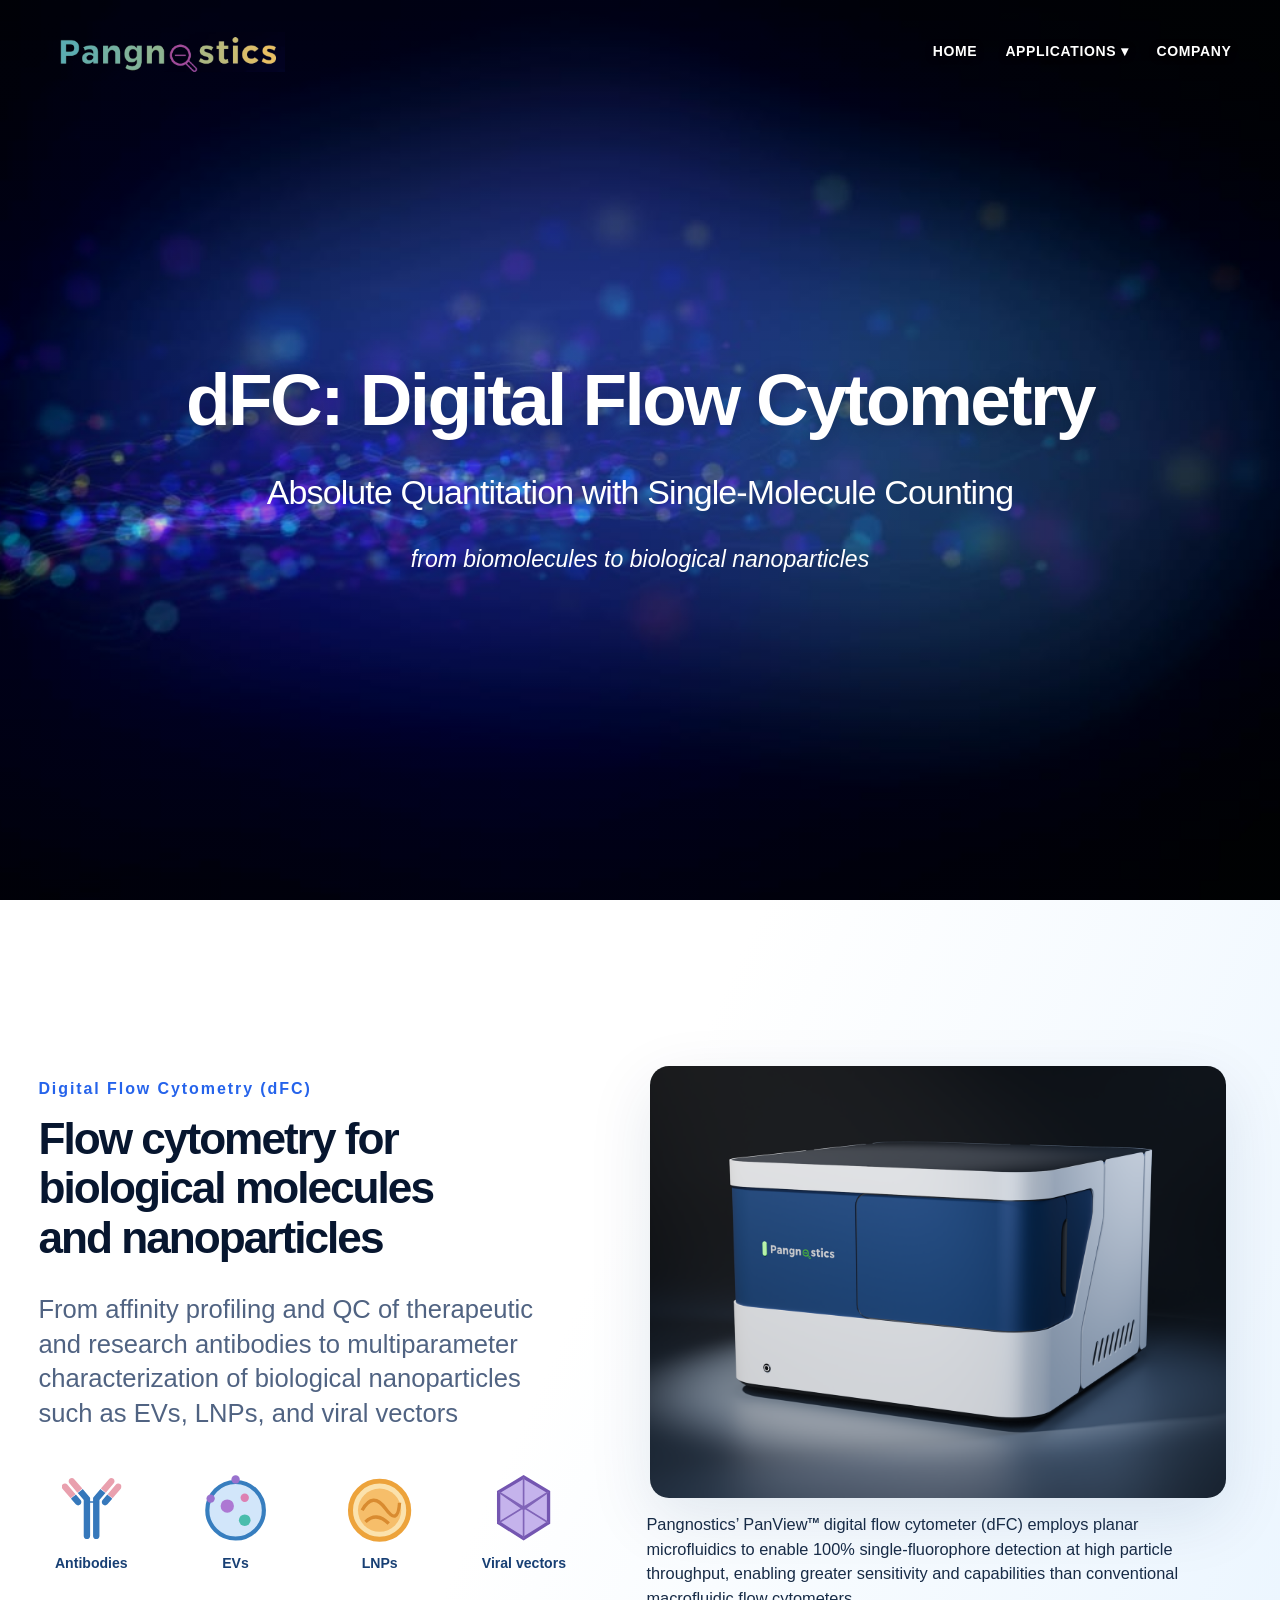
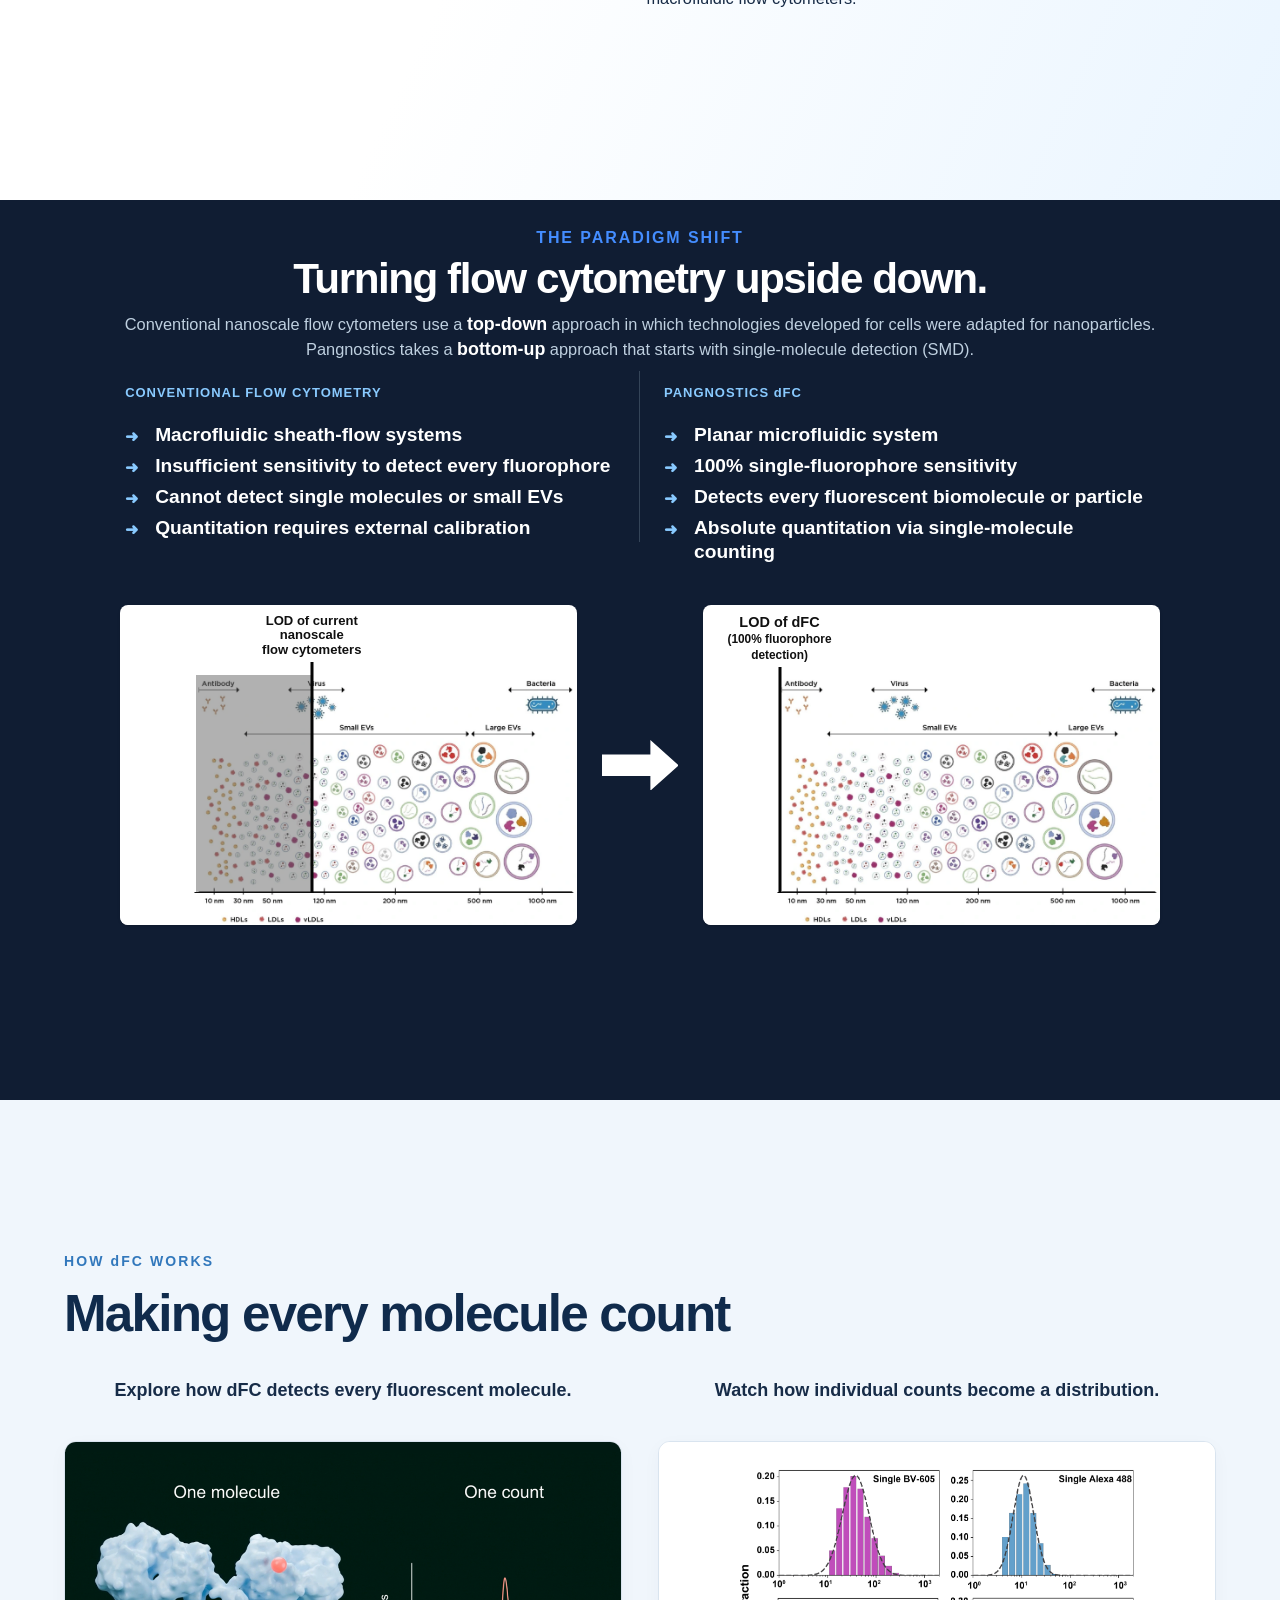
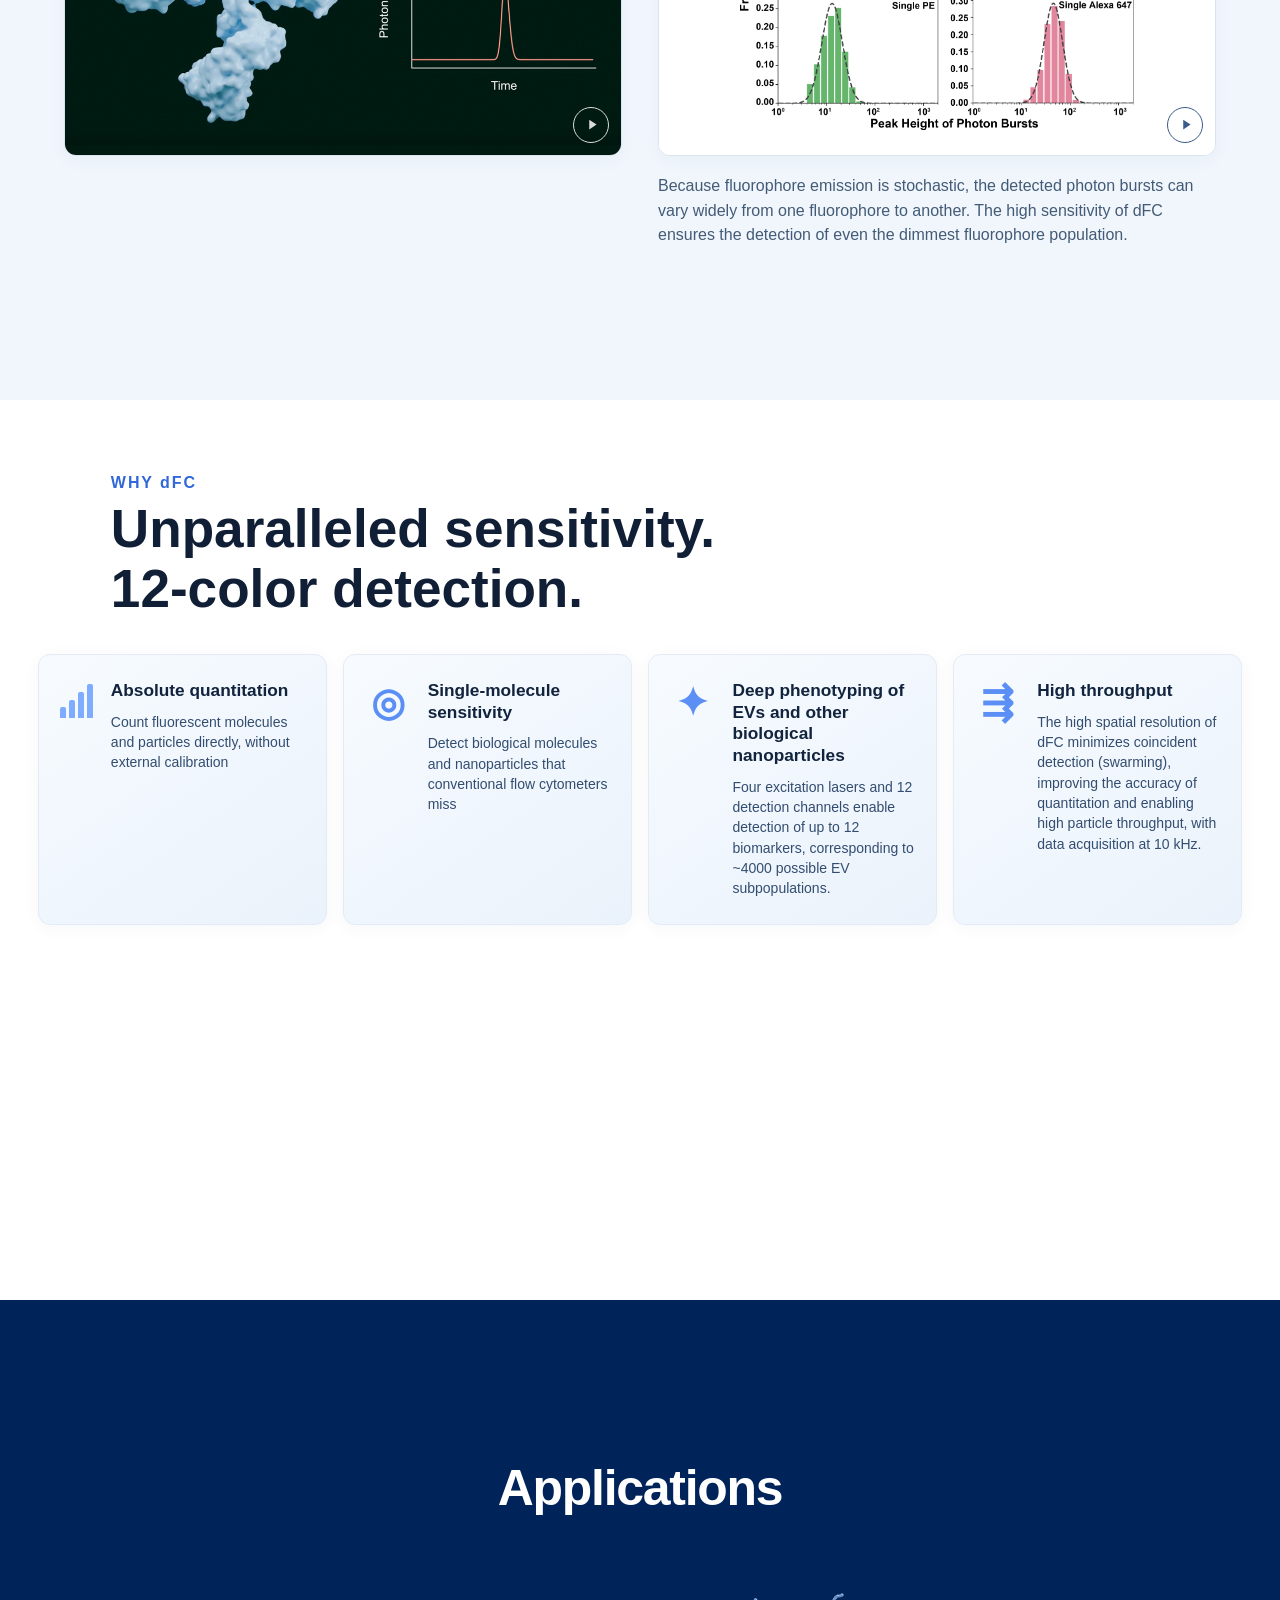
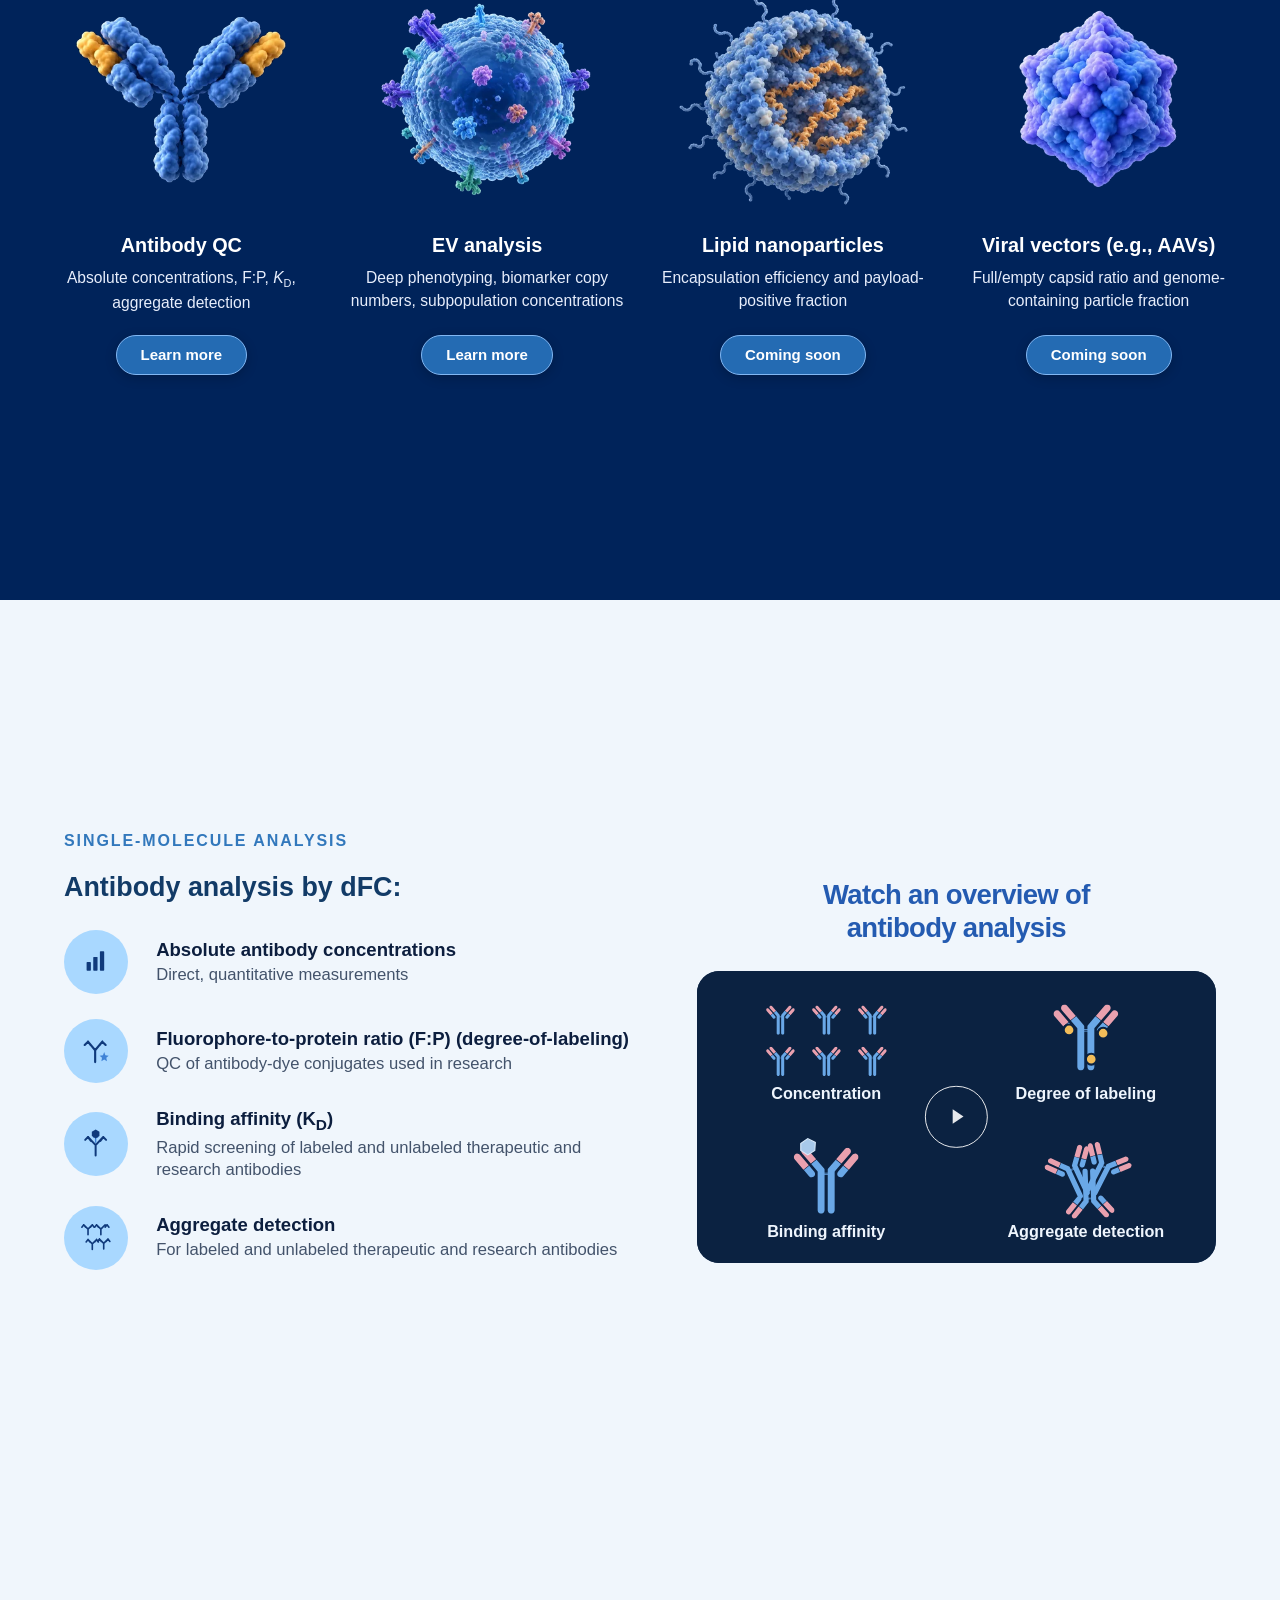
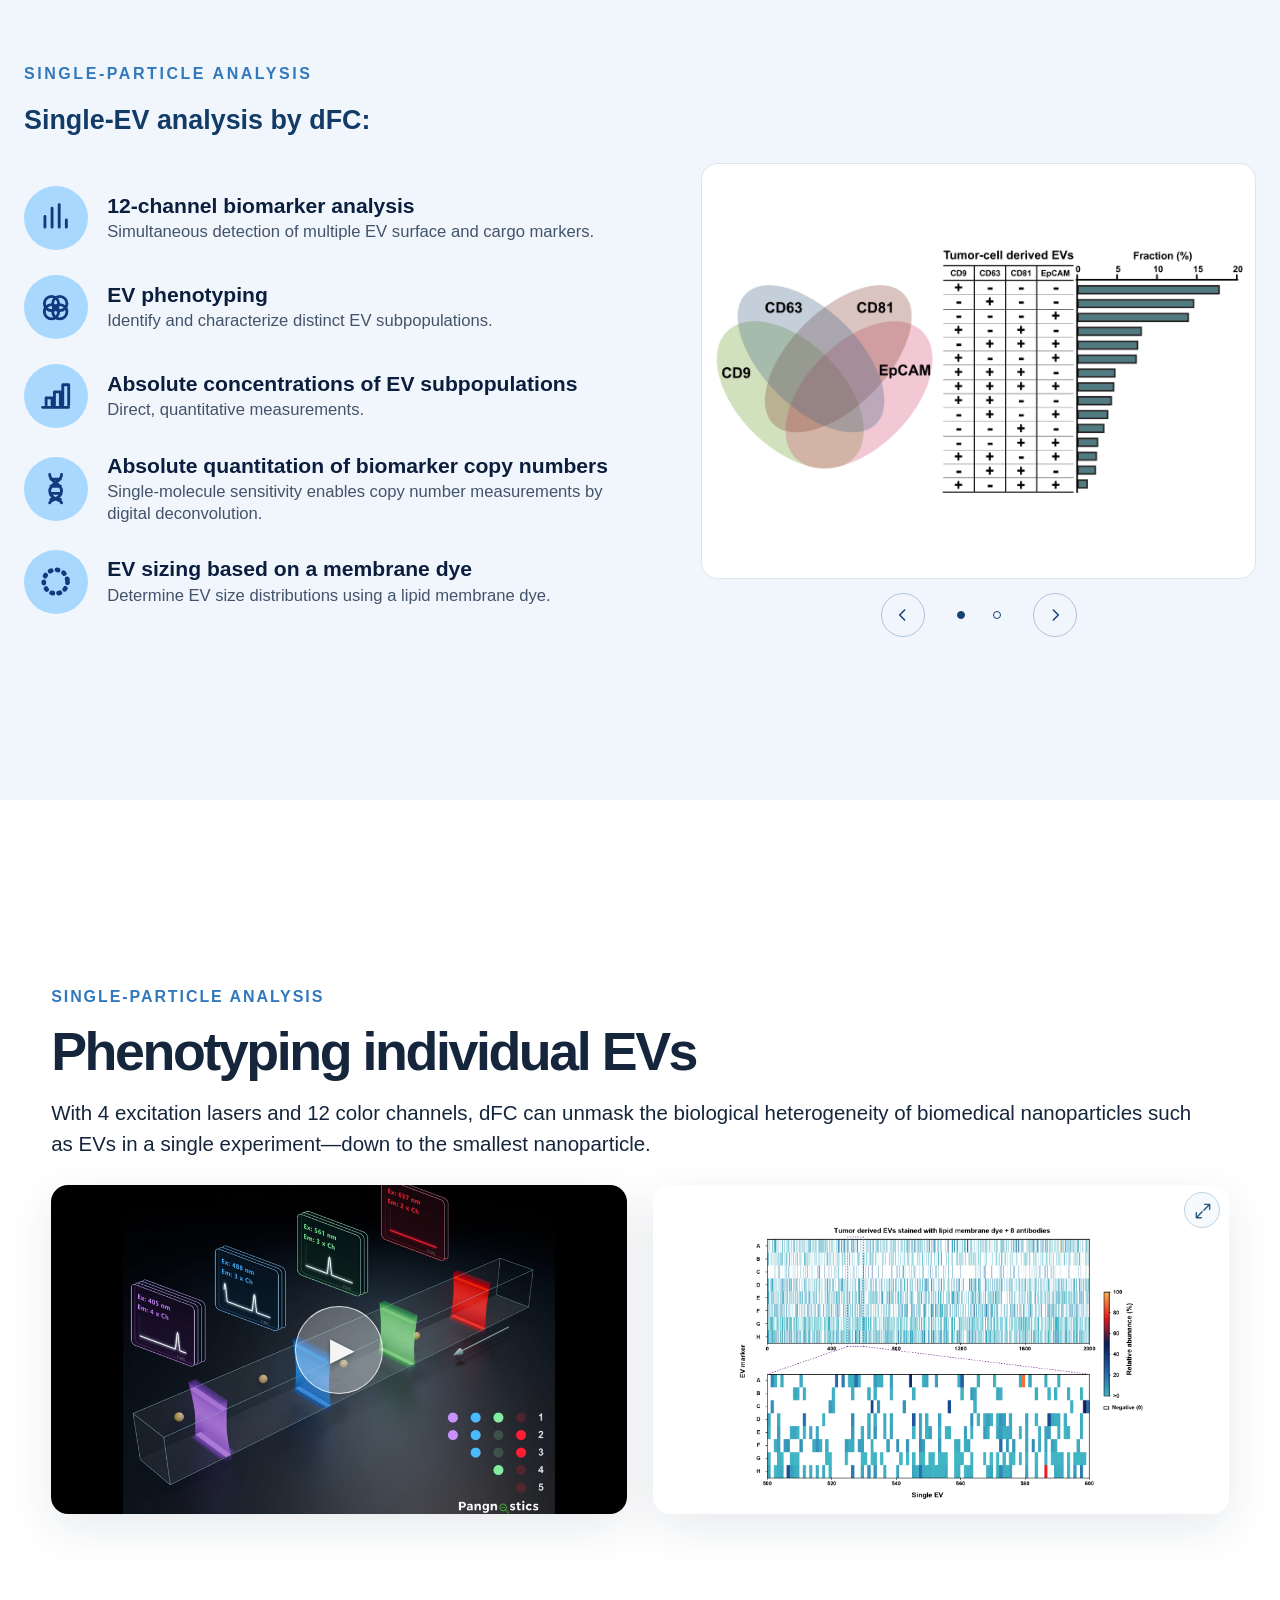
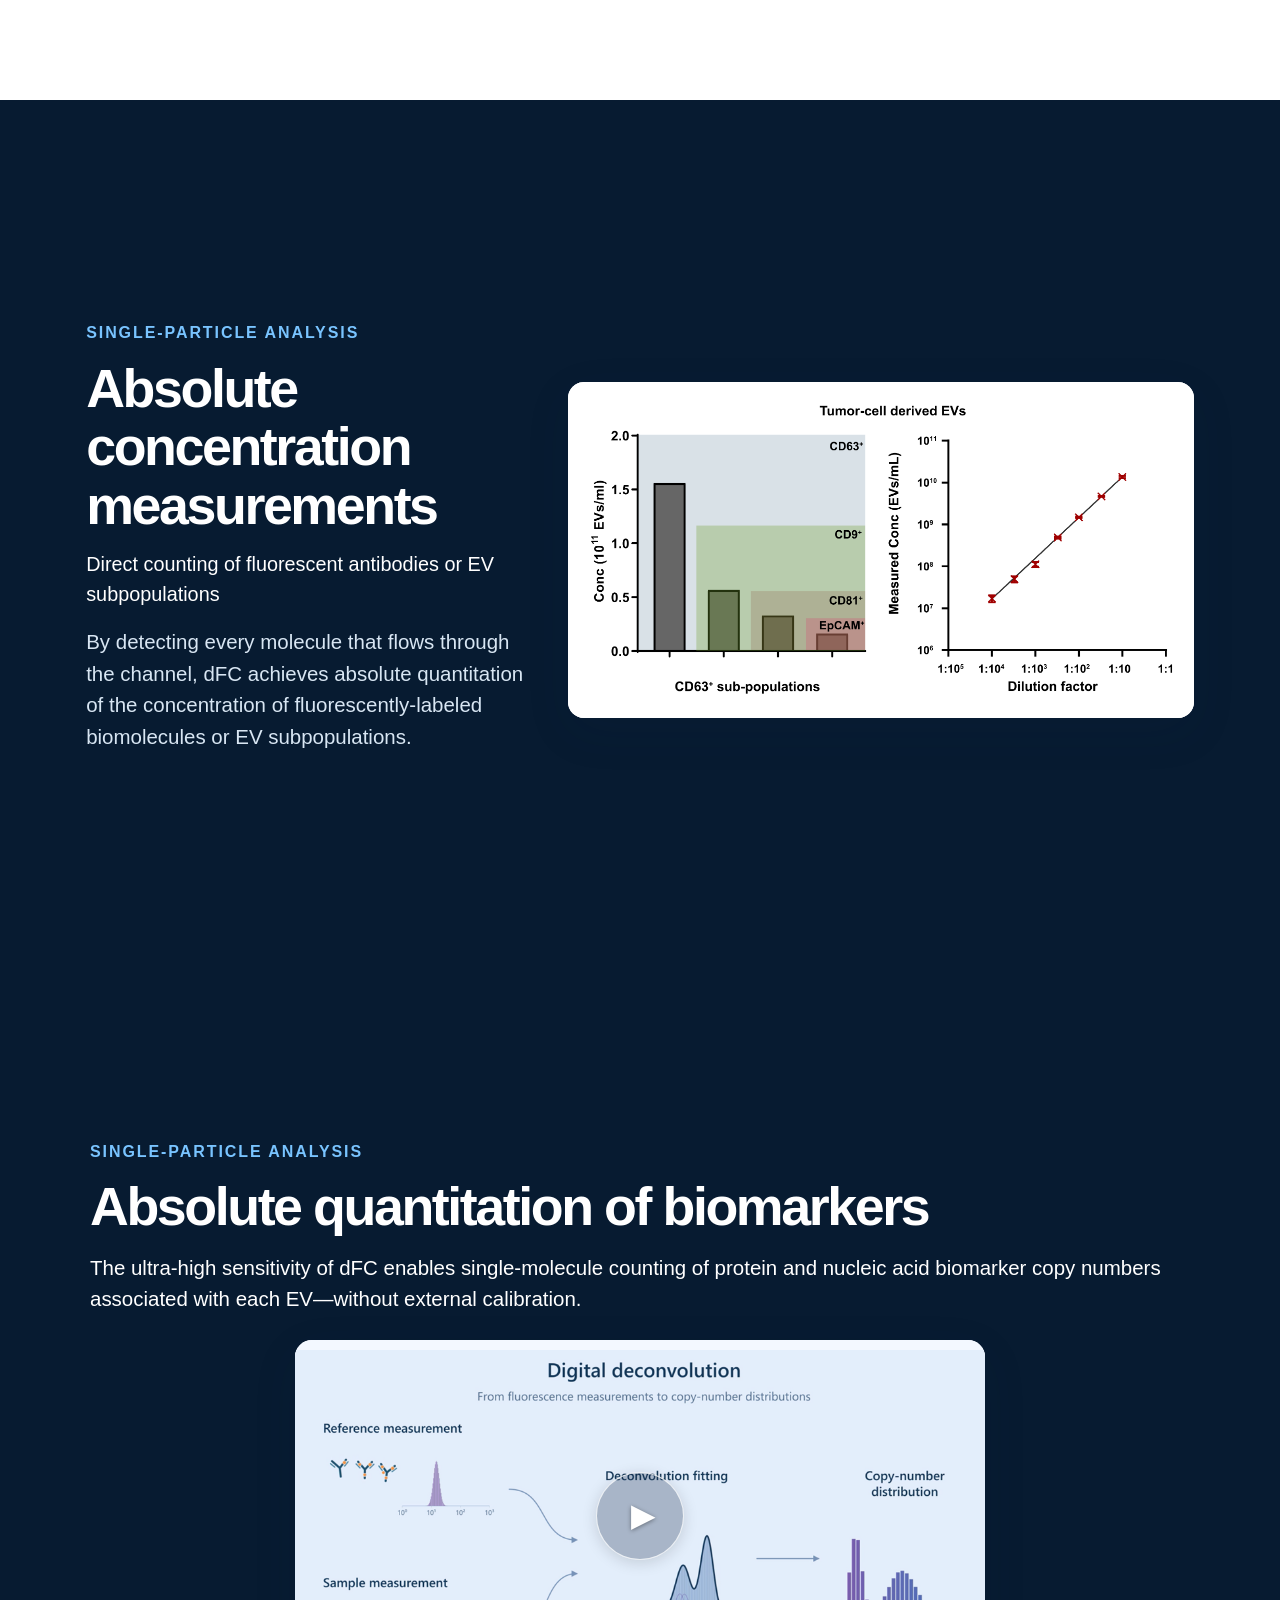
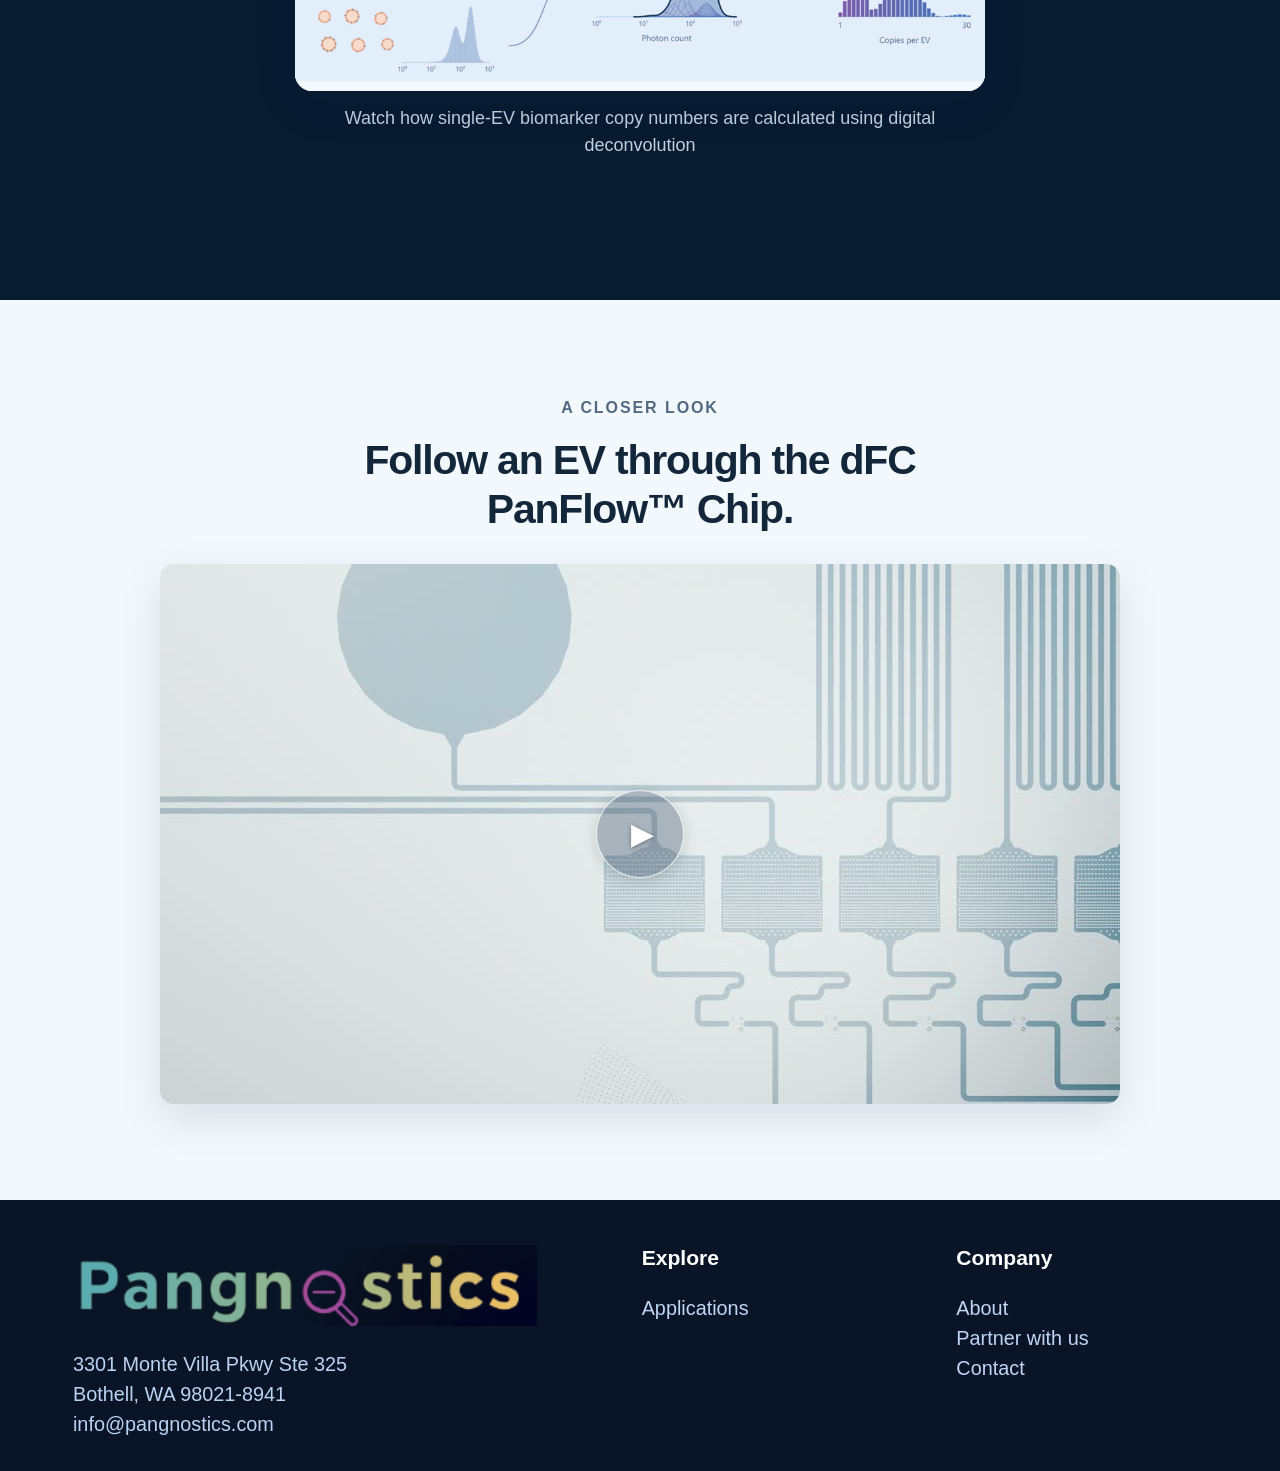
==== commit d8f816a9: "Center video controls and stack EV journey sections" ====
--- a/index.html
+++ b/index.html
@@ -23,8 +23,8 @@
 <link rel="stylesheet" href="assets/css/ev-heatmap.css">
 <script src="assets/js/ev-heatmap.js" defer></script>
 <link rel="stylesheet" href="assets/css/concentration-figure.css">
-<link rel="stylesheet" href="assets/css/closer-look.css">
-<link rel="stylesheet" href="assets/css/ev-page-consistency.css">
+<link rel="stylesheet" href="assets/css/closer-look.css?v=33">
+<link rel="stylesheet" href="assets/css/ev-page-consistency.css?v=33">
 <link rel="stylesheet" href="assets/css/review-fixes.css">
 <script src="assets/js/analytics-config.js" defer></script>
 <script src="assets/js/analytics.js" defer></script>
--- a/assets/css/closer-look.css
+++ b/assets/css/closer-look.css
@@ -1,13 +1,55 @@
-/* Center the complete text/video group and retain full-screen sections. */
+/* v33: stack the heading above a larger, centered EV journey preview. */
 :is(#home,#ev-analysis) > .closer-look-section {
-  min-height: 100svh !important;
-  height: auto !important;
-  max-height: none !important;
-  display: flex !important;
-  align-items: center !important;
-  justify-content: center !important;
-  padding-block: clamp(32px, 6svh, 88px) !important;
+  min-height:100svh !important;
+  height:auto !important;
+  max-height:none !important;
+  display:flex !important;
+  align-items:center !important;
+  justify-content:center !important;
+  padding:clamp(32px,6svh,64px) 24px !important;
 }
 :is(#home,#ev-analysis) > .closer-look-section > .wrap.feature {
-  margin: 0 auto !important;
+  display:grid !important;
+  grid-template-columns:minmax(0,1fr) !important;
+  gap:clamp(24px,3.5svh,36px) !important;
+  width:100% !important;
+  max-width:960px !important;
+  margin:0 auto !important;
+  padding:0 !important;
 }
+:is(#home,#ev-analysis) > .closer-look-section .feature-copy {
+  width:100%; min-width:0; text-align:center;
+  margin:0 !important; padding:0 !important;
+}
+:is(#home,#ev-analysis) > .closer-look-section .feature-copy .kicker {
+  margin:0 0 16px !important;
+}
+:is(#home,#ev-analysis) > .closer-look-section .feature-copy h2 {
+  max-width:26ch !important;
+  margin:0 auto !important;
+}
+:is(#home,#ev-analysis) > .closer-look-section .feature-media.closer-look-video {
+  width:100%; aspect-ratio:16 / 9;
+  margin:0 !important;
+}
+/* Match the translucent deconvolution control while preserving its hit target. */
+:is(#home,#ev-analysis) > .closer-look-section .closer-look-play {
+  left:50% !important; top:50% !important;
+  transform:translate(-50%,-50%) !important;
+  width:88px !important; height:88px !important;
+  border:1px solid rgba(255,255,255,.78) !important;
+  background:rgba(15,39,68,.28) !important;
+  color:#fff !important;
+  box-shadow:0 3px 15px rgba(0,0,0,.14) !important;
+  text-shadow:0 1px 4px rgba(0,0,0,.4);
+}
+:is(#home,#ev-analysis) > .closer-look-section .closer-look-play:hover,
+:is(#home,#ev-analysis) > .closer-look-section .closer-look-play:focus-visible {
+  background:rgba(15,39,68,.40) !important;
+}
+@media(max-width:767px) {
+  :is(#home,#ev-analysis) > .closer-look-section { padding-inline:20px !important; }
+  :is(#home,#ev-analysis) > .closer-look-section .closer-look-play {
+    width:64px !important; height:64px !important;
+  }
+}
--- a/assets/css/ev-page-consistency.css
+++ b/assets/css/ev-page-consistency.css
@@ -31,6 +31,8 @@
 
 /* Retain the central control while revealing the deconvolution diagram. */
 :is(#home,#ev-analysis) .ev-deconvolution-section [data-video="deconvolution"] .molecule-play-icon {
+  /* Center on the thumbnail; the inherited biomarker rule used 43%. */
+  top:50% !important;
   background: rgba(15,39,68,.28) !important;
   border: 1px solid rgba(255,255,255,.78) !important;
   color: #fff !important;
@@ -41,3 +43,9 @@
 :is(#home,#ev-analysis) .ev-deconvolution-section [data-video="deconvolution"]:focus-visible .molecule-play-icon {
   background: rgba(15,39,68,.40) !important;
 }
+/* Keep the diagram visible on phones; match the journey control's size. */
+@media(max-width:767px) {
+  :is(#home,#ev-analysis) .ev-deconvolution-section [data-video="deconvolution"] .molecule-play-icon {
+    width:64px; height:64px; font-size:26px;
+  }
+}
